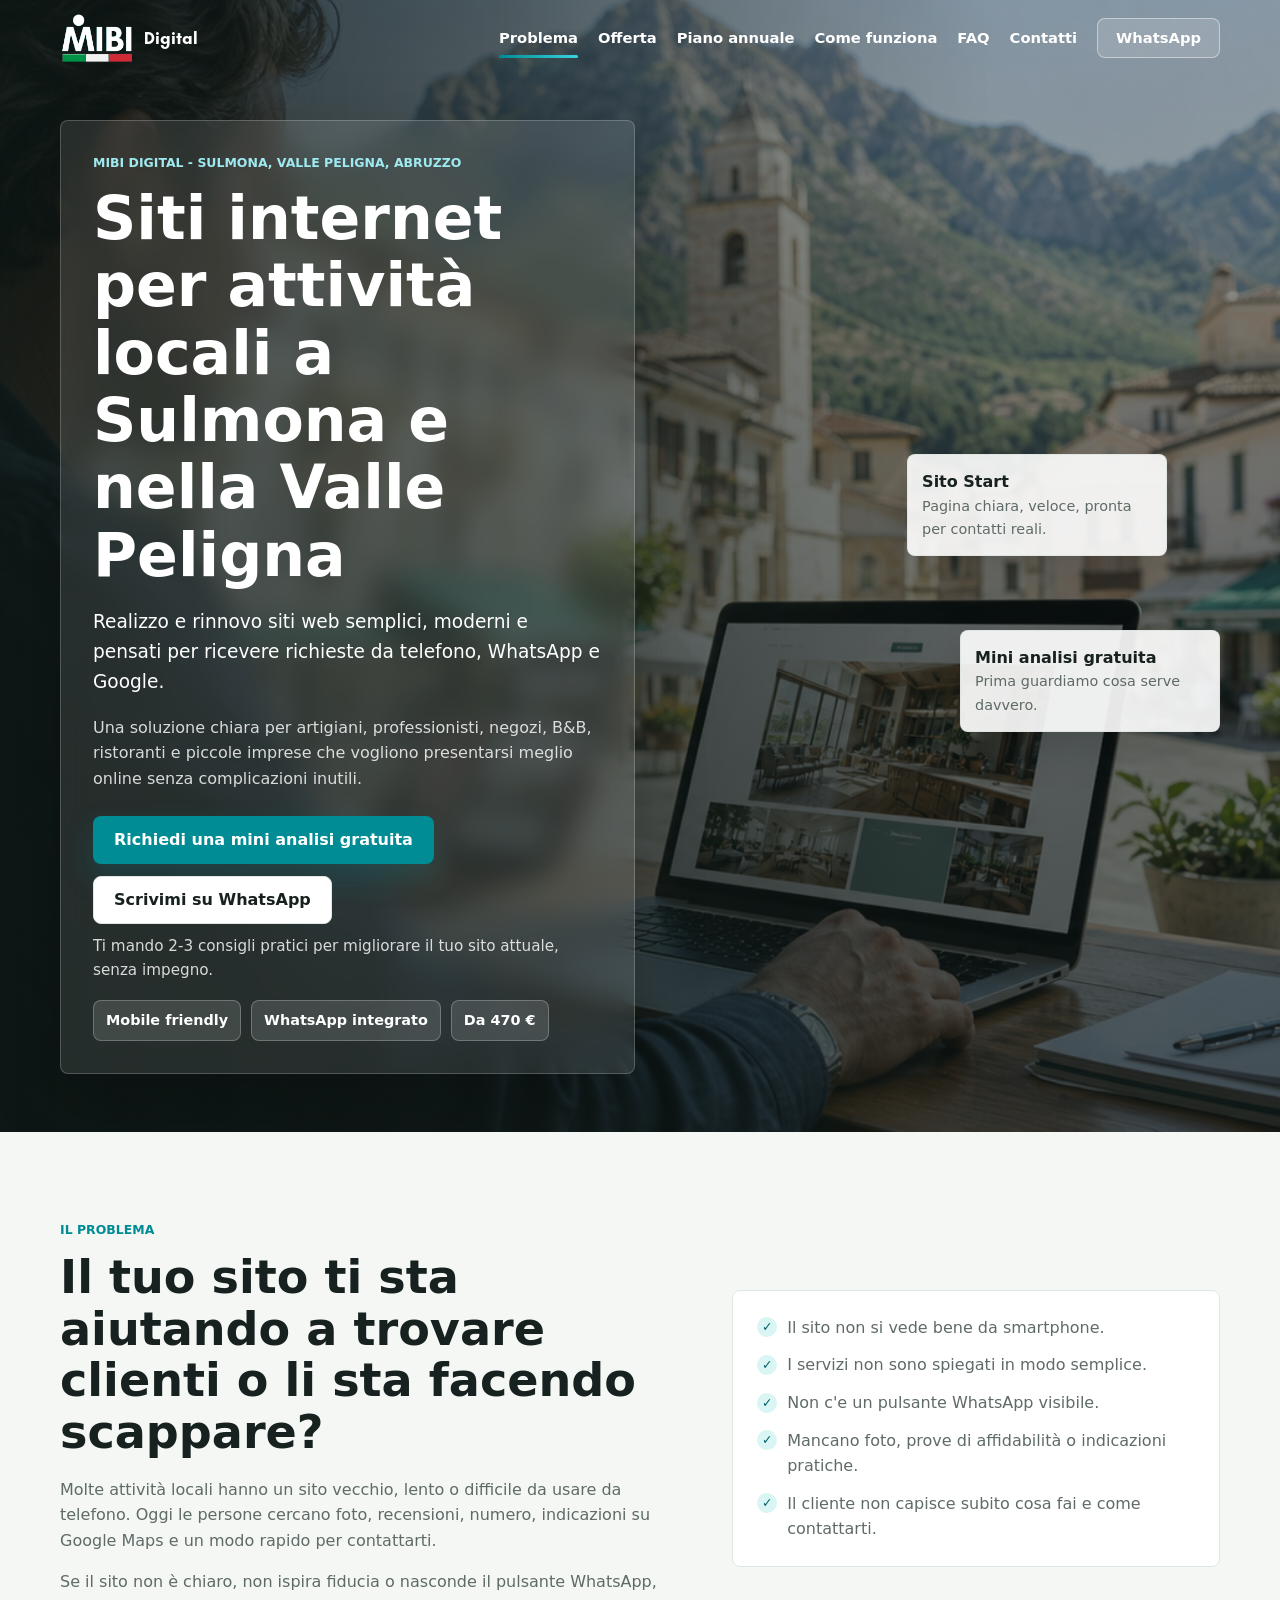
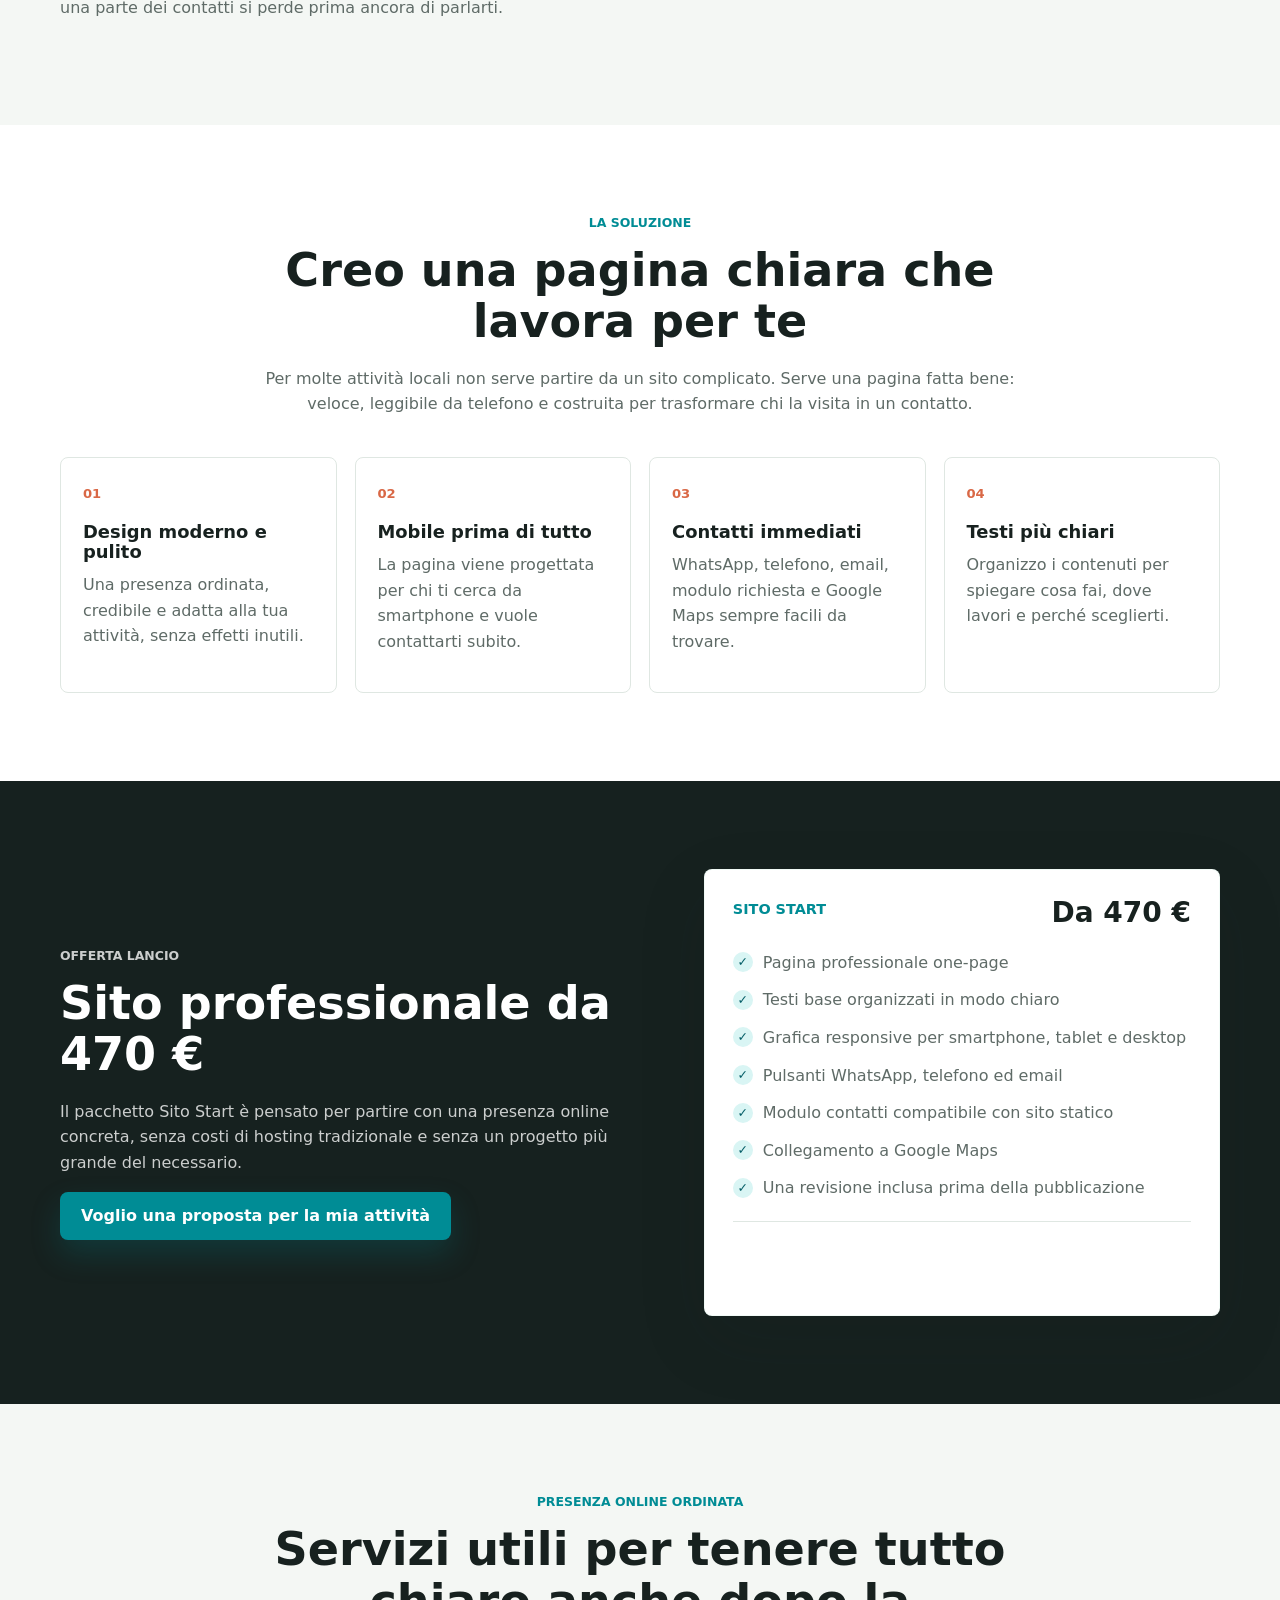
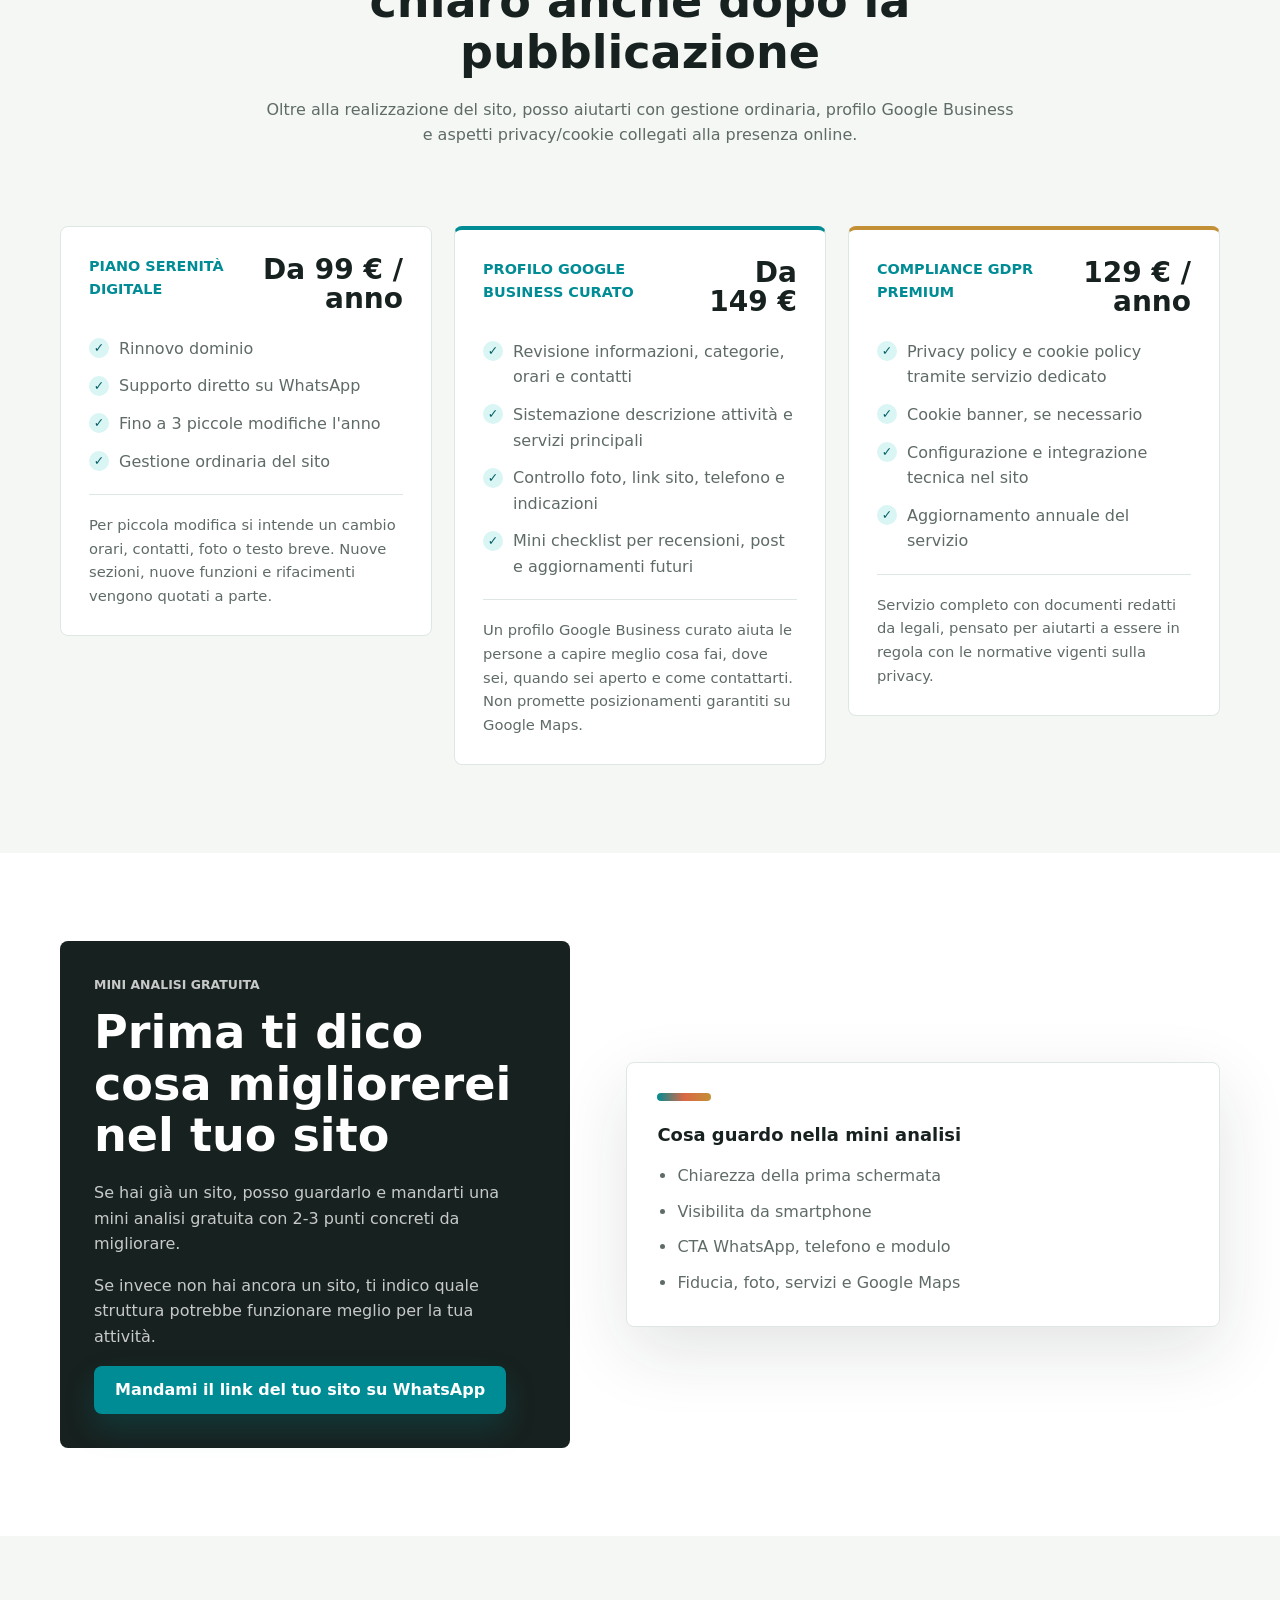
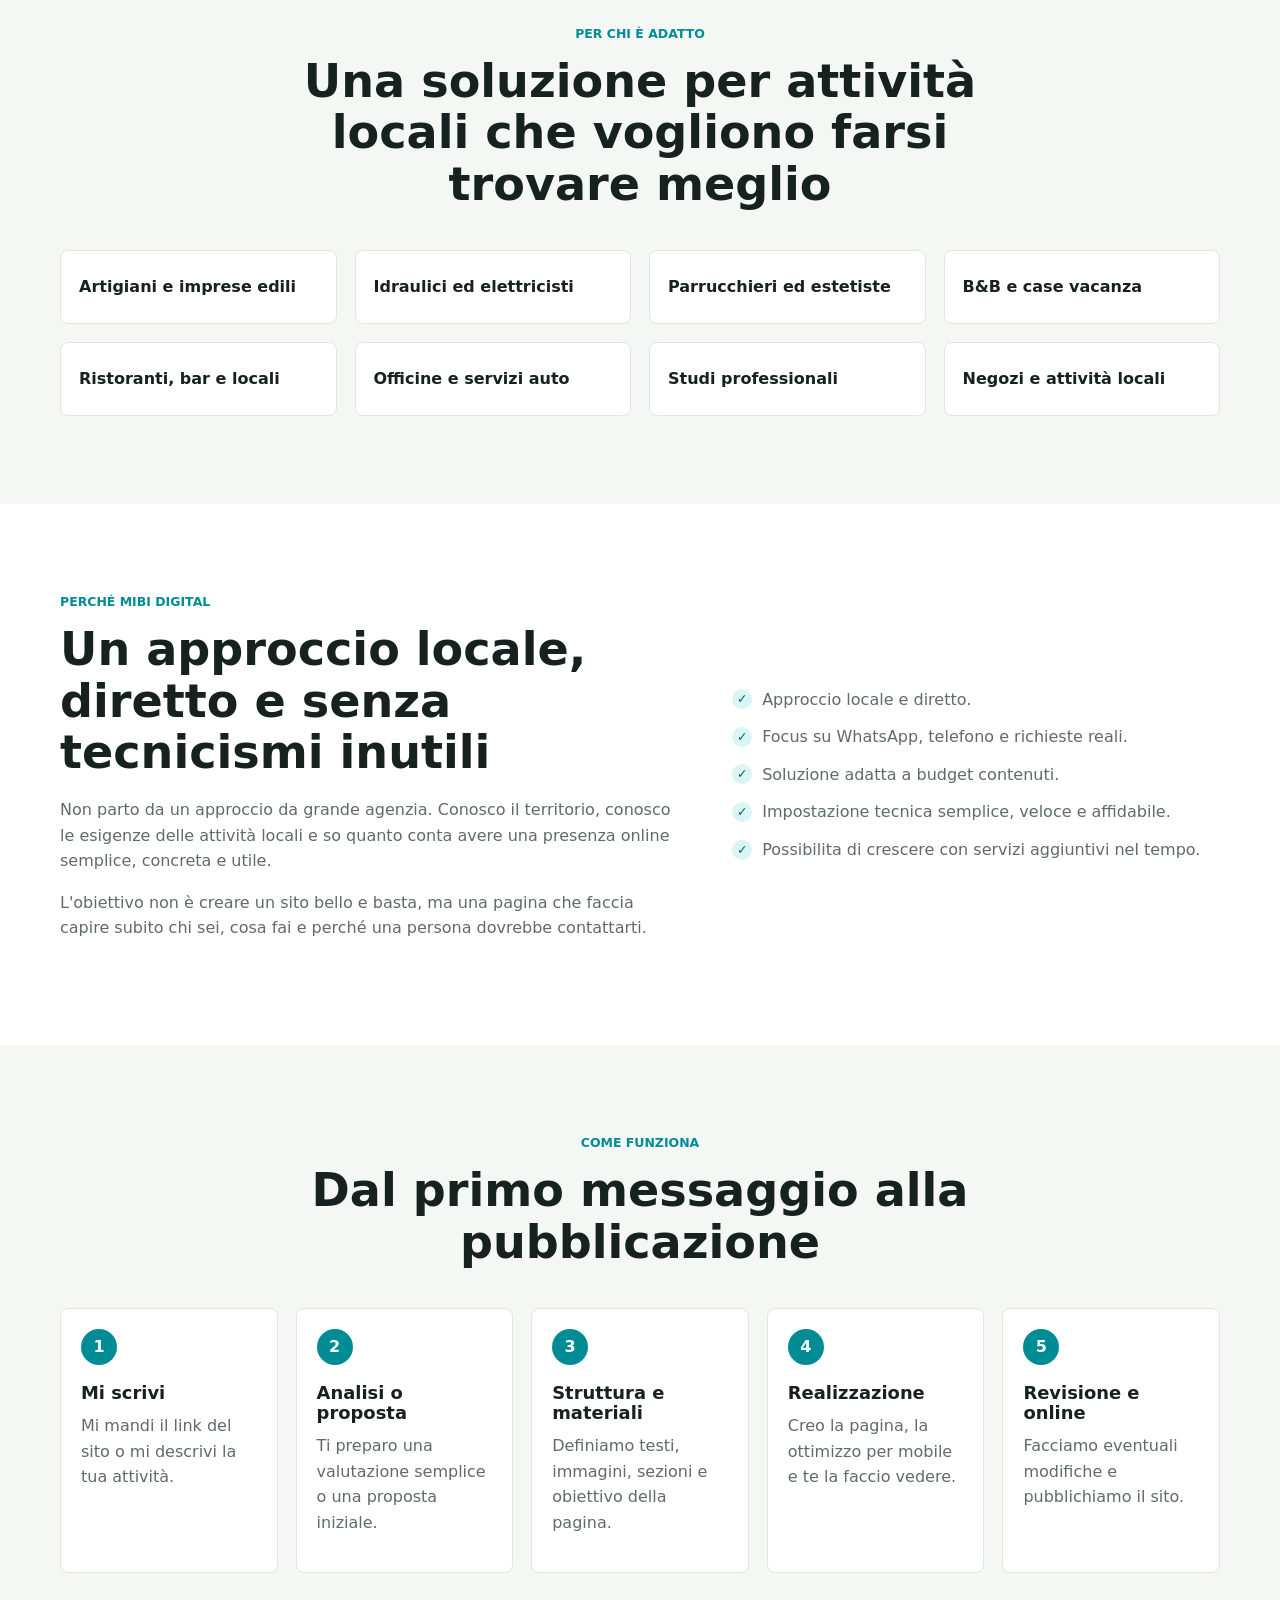
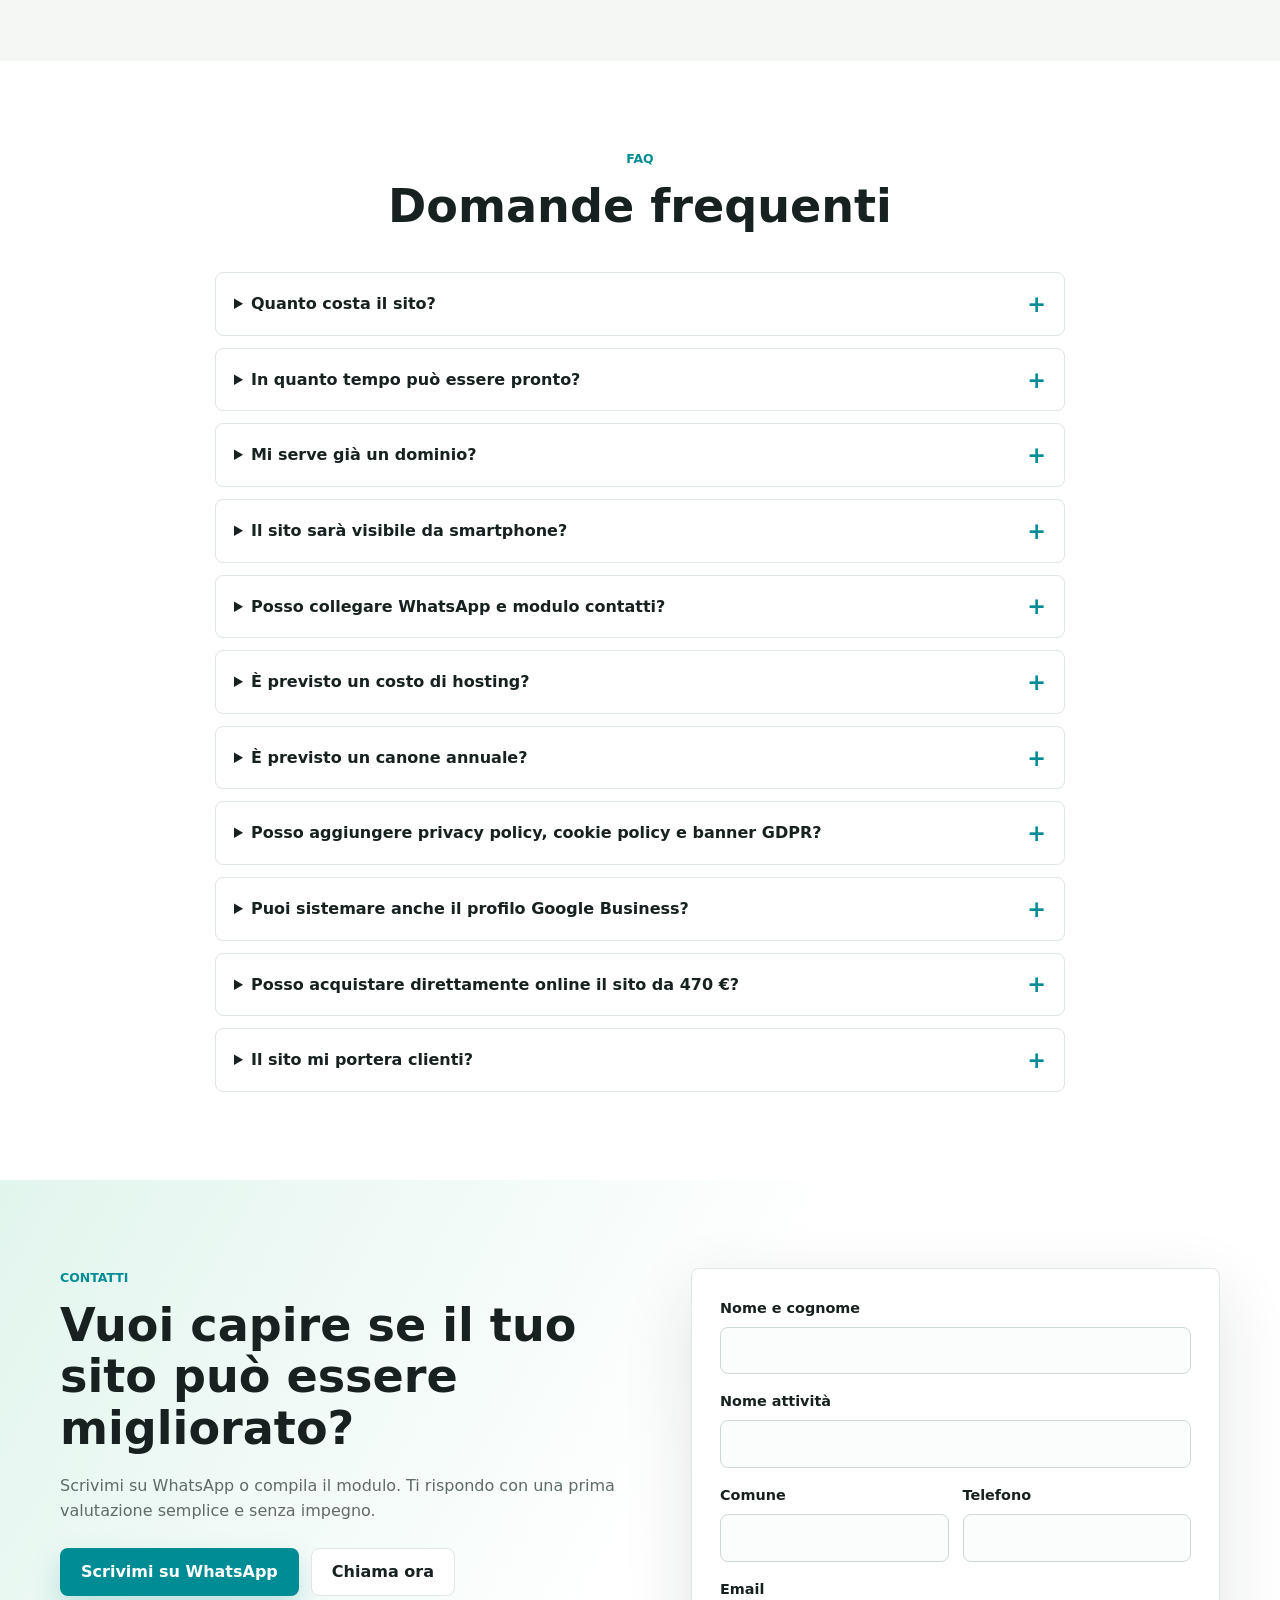
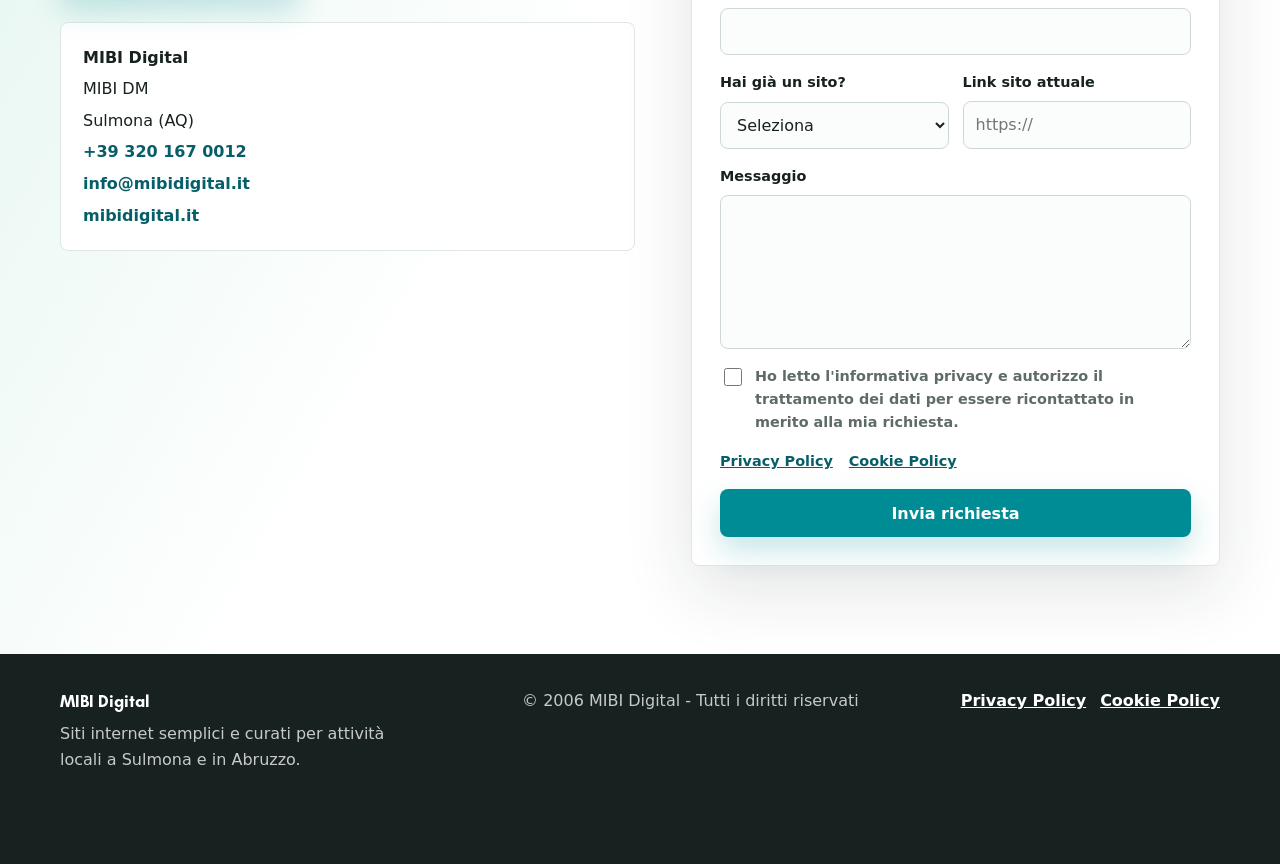
==== index.html @ d188ff08 "Initial MIBI Digital landing" ====
<!doctype html>
<html lang="it">
<head>
  <meta charset="utf-8">
  <meta name="viewport" content="width=device-width, initial-scale=1">
  <title>Siti Internet per Attività Locali a Sulmona | MIBI Digital</title>
  <meta name="description" content="Realizzazione e rinnovo siti internet per attività locali a Sulmona e nella Valle Peligna. Siti semplici, veloci, mobile friendly e pensati per ricevere contatti da WhatsApp e Google. Offerta da 470 €.">
  <link rel="icon" href="assets/img/favicon.ico" sizes="any">
  <link rel="icon" href="assets/img/favicon.png" type="image/png">
  <link rel="apple-touch-icon" href="assets/img/favicon.png">
  <link rel="preload" href="assets/img/hero-siti-locali-mibi.png" as="image">
  <link rel="stylesheet" href="assets/css/siti-locali.css">
  <script defer src="assets/js/siti-locali.js"></script>
  <script type="application/ld+json">
  {
    "@context": "https://schema.org",
    "@type": "LocalBusiness",
    "name": "MIBI Digital",
    "description": "Realizzazione e rinnovo siti internet per attività locali a Sulmona e nella Valle Peligna.",
    "address": {
      "@type": "PostalAddress",
      "streetAddress": "Via Padre Pio da Pietrelcina, 40A",
      "postalCode": "67039",
      "addressLocality": "Sulmona",
      "addressRegion": "AQ",
      "addressCountry": "IT"
    },
    "telephone": "+393201670012",
    "email": "info@mibidigital.it",
    "areaServed": ["Sulmona", "Valle Peligna", "Abruzzo"],
    "url": "https://www.mibidigital.it/"
  }
  </script>
</head>
<body class="landing-page">
  <header class="site-header" data-header>
    <a class="brand" href="#top" aria-label="MIBI Digital">
      <span class="brand-mark">
        <img class="brand-logo brand-logo-default" src="assets/img/mibi-digital-logo-navbar.png" alt="MIBI">
        <img class="brand-logo brand-logo-hero" src="assets/img/mibi-digital-logo-navbar-white.png" alt="">
      </span>
      <span class="brand-suffix">Digital</span>
    </a>

    <button class="menu-toggle hamburger" type="button" aria-label="Apri menu" aria-expanded="false" aria-controls="primary-nav" data-menu-toggle>
      <svg viewBox="0 0 32 32" aria-hidden="true" focusable="false">
        <path class="line line-top-bottom" d="M27 10H13C10.8 10 9 8.2 9 6S10.8 2 13 2 17 3.8 17 6V26C17 28.2 15.2 30 13 30S9 28.2 9 26 10.8 22 13 22H27"></path>
        <path class="line" d="M7 16H27"></path>
      </svg>
    </button>

    <nav class="primary-nav" id="primary-nav" data-nav>
      <span class="nav-indicator" aria-hidden="true" data-nav-indicator></span>
      <a href="#problema">Problema</a>
      <a href="#offerta">Offerta</a>
      <a href="#piano">Piano annuale</a>
      <a href="#processo">Come funziona</a>
      <a href="#faq">FAQ</a>
      <a href="#contatti">Contatti</a>
      <a class="nav-cta" href="https://wa.me/393201670012?text=Ciao%2C%20vorrei%20informazioni%20sull%27offerta%20per%20siti%20internet%20per%20attivit%C3%A0%20locali.">WhatsApp</a>
    </nav>
  </header>

  <main id="top">
    <section class="hero section">
      <div class="hero-visual" aria-label="Anteprima di un sito per attività locale su laptop e telefono">
        <img src="assets/img/hero-siti-locali-mibi.png" alt="Titolare di un'attività locale che controlla un sito moderno su laptop e smartphone" width="1536" height="1024">
      </div>

      <div class="container hero-grid">
        <div class="hero-copy">
          <p class="eyebrow">MIBI Digital - Sulmona, Valle Peligna, Abruzzo</p>
          <h1>Siti internet per attività locali a Sulmona e nella Valle Peligna</h1>
          <p class="lead">Realizzo e rinnovo siti web semplici, moderni e pensati per ricevere richieste da telefono, WhatsApp e Google.</p>
          <p>Una soluzione chiara per artigiani, professionisti, negozi, B&amp;B, ristoranti e piccole imprese che vogliono presentarsi meglio online senza complicazioni inutili.</p>

          <div class="hero-actions">
            <a class="button button-primary" href="#analisi">Richiedi una mini analisi gratuita</a>
            <a class="button button-secondary" href="https://wa.me/393201670012?text=Ciao%2C%20vorrei%20informazioni%20sull%27offerta%20per%20siti%20internet%20per%20attivit%C3%A0%20locali.">Scrivimi su WhatsApp</a>
          </div>

          <p class="microcopy">Ti mando 2-3 consigli pratici per migliorare il tuo sito attuale, senza impegno.</p>

          <div class="trust-row" aria-label="Punti chiave del servizio">
            <span>Mobile friendly</span>
            <span>WhatsApp integrato</span>
            <span>Da 470 €</span>
          </div>
        </div>

        <div class="hero-side-notes" aria-label="Punti di sintesi dell'offerta">
          <div class="floating-card floating-card-top">
            <strong>Sito Start</strong>
            <span>Pagina chiara, veloce, pronta per contatti reali.</span>
          </div>
          <div class="floating-card floating-card-bottom">
            <strong>Mini analisi gratuita</strong>
            <span>Prima guardiamo cosa serve davvero.</span>
          </div>
        </div>
      </div>
    </section>

    <section class="section section-muted" id="problema">
      <div class="container split">
        <div>
          <p class="eyebrow">Il problema</p>
          <h2>Il tuo sito ti sta aiutando a trovare clienti o li sta facendo scappare?</h2>
          <p>Molte attività locali hanno un sito vecchio, lento o difficile da usare da telefono. Oggi le persone cercano foto, recensioni, numero, indicazioni su Google Maps e un modo rapido per contattarti.</p>
          <p>Se il sito non è chiaro, non ispira fiducia o nasconde il pulsante WhatsApp, una parte dei contatti si perde prima ancora di parlarti.</p>
        </div>
        <ul class="check-list problem-list">
          <li>Il sito non si vede bene da smartphone.</li>
          <li>I servizi non sono spiegati in modo semplice.</li>
          <li>Non c'e un pulsante WhatsApp visibile.</li>
          <li>Mancano foto, prove di affidabilità o indicazioni pratiche.</li>
          <li>Il cliente non capisce subito cosa fai e come contattarti.</li>
        </ul>
      </div>
    </section>

    <section class="section" id="soluzione">
      <div class="container">
        <div class="section-heading">
          <p class="eyebrow">La soluzione</p>
          <h2>Creo una pagina chiara che lavora per te</h2>
          <p>Per molte attività locali non serve partire da un sito complicato. Serve una pagina fatta bene: veloce, leggibile da telefono e costruita per trasformare chi la visita in un contatto.</p>
        </div>

        <div class="feature-grid">
          <article class="feature-card">
            <span class="card-icon" aria-hidden="true">01</span>
            <h3>Design moderno e pulito</h3>
          <p>Una presenza ordinata, credibile e adatta alla tua attività, senza effetti inutili.</p>
          </article>
          <article class="feature-card">
            <span class="card-icon" aria-hidden="true">02</span>
            <h3>Mobile prima di tutto</h3>
            <p>La pagina viene progettata per chi ti cerca da smartphone e vuole contattarti subito.</p>
          </article>
          <article class="feature-card">
            <span class="card-icon" aria-hidden="true">03</span>
            <h3>Contatti immediati</h3>
            <p>WhatsApp, telefono, email, modulo richiesta e Google Maps sempre facili da trovare.</p>
          </article>
          <article class="feature-card">
            <span class="card-icon" aria-hidden="true">04</span>
            <h3>Testi più chiari</h3>
            <p>Organizzo i contenuti per spiegare cosa fai, dove lavori e perché sceglierti.</p>
          </article>
        </div>
      </div>
    </section>

    <section class="section price-band" id="offerta">
      <div class="container pricing-layout">
        <div>
          <p class="eyebrow">Offerta lancio</p>
          <h2>Sito professionale da 470 €</h2>
          <p>Il pacchetto Sito Start è pensato per partire con una presenza online concreta, senza costi di hosting tradizionale e senza un progetto più grande del necessario.</p>
          <a class="button button-primary" href="#contatti">Voglio una proposta per la mia attività</a>
        </div>

        <article class="price-card featured">
          <div class="price-card-head">
            <span>Sito Start</span>
            <strong>Da 470 €</strong>
          </div>
          <ul class="check-list">
            <li>Pagina professionale one-page</li>
            <li>Testi base organizzati in modo chiaro</li>
            <li>Grafica responsive per smartphone, tablet e desktop</li>
            <li>Pulsanti WhatsApp, telefono ed email</li>
            <li>Modulo contatti compatibile con sito statico</li>
            <li>Collegamento a Google Maps</li>
            <li>Una revisione inclusa prima della pubblicazione</li>
          </ul>
          <p class="note">Il prezzo può variare in base a numero di pagine, testi, foto, funzionalità, privacy/cookie, dominio e integrazioni richieste.</p>
        </article>
      </div>
    </section>

    <section class="section section-muted" id="piano">
      <div class="container service-pair">
        <div class="section-heading">
          <p class="eyebrow">Presenza online ordinata</p>
          <h2>Servizi utili per tenere tutto chiaro anche dopo la pubblicazione</h2>
          <p>Oltre alla realizzazione del sito, posso aiutarti con gestione ordinaria, profilo Google Business e aspetti privacy/cookie collegati alla presenza online.</p>
        </div>

        <article class="price-card">
          <div class="price-card-head">
            <span>Piano Serenità Digitale</span>
            <strong>Da 99 € / anno</strong>
          </div>
          <ul class="check-list">
            <li>Rinnovo dominio</li>
            <li>Supporto diretto su WhatsApp</li>
            <li>Fino a 3 piccole modifiche l'anno</li>
            <li>Gestione ordinaria del sito</li>
          </ul>
          <p class="note">Per piccola modifica si intende un cambio orari, contatti, foto o testo breve. Nuove sezioni, nuove funzioni e rifacimenti vengono quotati a parte.</p>
        </article>

        <article class="price-card local-service">
          <div class="price-card-head">
            <span>Profilo Google Business Curato</span>
            <strong>Da 149 €</strong>
          </div>
          <ul class="check-list">
            <li>Revisione informazioni, categorie, orari e contatti</li>
            <li>Sistemazione descrizione attività e servizi principali</li>
            <li>Controllo foto, link sito, telefono e indicazioni</li>
            <li>Mini checklist per recensioni, post e aggiornamenti futuri</li>
          </ul>
          <p class="note">Un profilo Google Business curato aiuta le persone a capire meglio cosa fai, dove sei, quando sei aperto e come contattarti. Non promette posizionamenti garantiti su Google Maps.</p>
        </article>

        <article class="price-card accent">
          <div class="price-card-head">
            <span>Compliance GDPR Premium</span>
            <strong>129 € / anno</strong>
          </div>
          <ul class="check-list">
            <li>Privacy policy e cookie policy tramite servizio dedicato</li>
            <li>Cookie banner, se necessario</li>
            <li>Configurazione e integrazione tecnica nel sito</li>
            <li>Aggiornamento annuale del servizio</li>
          </ul>
          <p class="note">Servizio completo con documenti redatti da legali, pensato per aiutarti a essere in regola con le normative vigenti sulla privacy.</p>
        </article>

      </div>
    </section>

    <section class="section" id="analisi">
      <div class="container split reverse">
        <div class="callout">
          <p class="eyebrow">Mini analisi gratuita</p>
          <h2>Prima ti dico cosa migliorerei nel tuo sito</h2>
          <p>Se hai già un sito, posso guardarlo e mandarti una mini analisi gratuita con 2-3 punti concreti da migliorare.</p>
          <p>Se invece non hai ancora un sito, ti indico quale struttura potrebbe funzionare meglio per la tua attività.</p>
          <a class="button button-primary" href="https://wa.me/393201670012?text=Ciao%2C%20ti%20mando%20il%20link%20del%20mio%20sito%20per%20una%20mini%20analisi%20gratuita.">Mandami il link del tuo sito su WhatsApp</a>
        </div>

        <div class="mini-report" aria-label="Esempio di mini analisi">
          <span class="report-dot"></span>
          <h3>Cosa guardo nella mini analisi</h3>
          <ul>
            <li>Chiarezza della prima schermata</li>
            <li>Visibilita da smartphone</li>
            <li>CTA WhatsApp, telefono e modulo</li>
            <li>Fiducia, foto, servizi e Google Maps</li>
          </ul>
        </div>
      </div>
    </section>

    <section class="section section-muted" id="attivita">
      <div class="container">
        <div class="section-heading">
          <p class="eyebrow">Per chi è adatto</p>
          <h2>Una soluzione per attività locali che vogliono farsi trovare meglio</h2>
        </div>
        <div class="category-grid">
          <span>Artigiani e imprese edili</span>
          <span>Idraulici ed elettricisti</span>
          <span>Parrucchieri ed estetiste</span>
          <span>B&amp;B e case vacanza</span>
          <span>Ristoranti, bar e locali</span>
          <span>Officine e servizi auto</span>
          <span>Studi professionali</span>
          <span>Negozi e attività locali</span>
        </div>
      </div>
    </section>

    <section class="section">
      <div class="container split">
        <div>
          <p class="eyebrow">Perché MIBI Digital</p>
          <h2>Un approccio locale, diretto e senza tecnicismi inutili</h2>
          <p>Non parto da un approccio da grande agenzia. Conosco il territorio, conosco le esigenze delle attività locali e so quanto conta avere una presenza online semplice, concreta e utile.</p>
          <p>L'obiettivo non è creare un sito bello e basta, ma una pagina che faccia capire subito chi sei, cosa fai e perché una persona dovrebbe contattarti.</p>
        </div>
        <ul class="check-list">
          <li>Approccio locale e diretto.</li>
          <li>Focus su WhatsApp, telefono e richieste reali.</li>
          <li>Soluzione adatta a budget contenuti.</li>
          <li>Impostazione tecnica semplice, veloce e affidabile.</li>
          <li>Possibilita di crescere con servizi aggiuntivi nel tempo.</li>
        </ul>
      </div>
    </section>

    <section class="section section-muted" id="processo">
      <div class="container">
        <div class="section-heading">
          <p class="eyebrow">Come funziona</p>
          <h2>Dal primo messaggio alla pubblicazione</h2>
        </div>
        <div class="steps">
          <article>
            <span>1</span>
            <h3>Mi scrivi</h3>
            <p>Mi mandi il link del sito o mi descrivi la tua attività.</p>
          </article>
          <article>
            <span>2</span>
            <h3>Analisi o proposta</h3>
            <p>Ti preparo una valutazione semplice o una proposta iniziale.</p>
          </article>
          <article>
            <span>3</span>
            <h3>Struttura e materiali</h3>
            <p>Definiamo testi, immagini, sezioni e obiettivo della pagina.</p>
          </article>
          <article>
            <span>4</span>
            <h3>Realizzazione</h3>
            <p>Creo la pagina, la ottimizzo per mobile e te la faccio vedere.</p>
          </article>
          <article>
            <span>5</span>
            <h3>Revisione e online</h3>
            <p>Facciamo eventuali modifiche e pubblichiamo il sito.</p>
          </article>
        </div>
      </div>
    </section>

    <section class="section" id="faq">
      <div class="container narrow">
        <div class="section-heading">
          <p class="eyebrow">FAQ</p>
          <h2>Domande frequenti</h2>
        </div>

        <div class="faq-list">
          <details>
            <summary>Quanto costa il sito?</summary>
            <p>Il pacchetto base parte da 470 €. Il prezzo finale dipende da numero di pagine, contenuti, foto, funzionalità e servizi extra richiesti.</p>
          </details>
          <details>
            <summary>In quanto tempo può essere pronto?</summary>
            <p>Per una pagina semplice, se testi e materiali sono disponibili, il lavoro può essere completato in pochi giorni lavorativi.</p>
          </details>
          <details>
            <summary>Mi serve già un dominio?</summary>
            <p>No. Se hai già un dominio posso lavorare su quello. Se non ce l'hai, posso aiutarti a capire cosa serve.</p>
          </details>
          <details>
            <summary>Il sito sarà visibile da smartphone?</summary>
            <p>Sì. La pagina viene progettata prima di tutto per smartphone.</p>
          </details>
          <details>
            <summary>Posso collegare WhatsApp e modulo contatti?</summary>
            <p>Sì. Il sito può avere pulsanti WhatsApp, telefono, email e un modulo contatti collegato a un servizio compatibile con siti statici.</p>
          </details>
          <details>
            <summary>È previsto un costo di hosting?</summary>
            <p>Per il pacchetto base no. Il sito viene pubblicato su infrastruttura leggera e moderna, senza costi di hosting tradizionale. L'unico costo ricorrente è il dominio.</p>
          </details>
          <details>
            <summary>È previsto un canone annuale?</summary>
            <p>È opzionale. Il Piano Serenità Digitale da 99 €/anno include dominio, supporto e 3 piccole modifiche l'anno.</p>
          </details>
          <details>
            <summary>Posso aggiungere privacy policy, cookie policy e banner GDPR?</summary>
            <p>Sì. È disponibile come servizio aggiuntivo annuale con configurazione dedicata, servizio professionale e integrazione tecnica nel sito.</p>
          </details>
          <details>
            <summary>Puoi sistemare anche il profilo Google Business?</summary>
            <p>Sì. Posso rivedere e ottimizzare le informazioni principali del profilo, come orari, contatti, categorie, descrizione, servizi, foto e collegamento al sito. Senza promesse di posizionamento garantito.</p>
          </details>
          <details>
            <summary>Posso acquistare direttamente online il sito da 470 €?</summary>
            <p>No. Il servizio viene attivato dopo contatto diretto e proposta semplice, perché va adattato alla situazione reale dell'attività.</p>
          </details>
          <details>
            <summary>Il sito mi portera clienti?</summary>
            <p>Un sito fatto bene aiuta a presentarti meglio e a rendere più facile il contatto. I risultati dipendono anche da settore, zona, concorrenza, reputazione e promozione.</p>
          </details>
        </div>
      </div>
    </section>

    <section class="section contact-section" id="contatti">
      <div class="container contact-grid">
        <div>
          <p class="eyebrow">Contatti</p>
          <h2>Vuoi capire se il tuo sito può essere migliorato?</h2>
          <p>Scrivimi su WhatsApp o compila il modulo. Ti rispondo con una prima valutazione semplice e senza impegno.</p>

          <div class="contact-actions">
            <a class="button button-primary" href="https://wa.me/393201670012?text=Ciao%2C%20vorrei%20informazioni%20sull%27offerta%20per%20siti%20internet%20per%20attivit%C3%A0%20locali.">Scrivimi su WhatsApp</a>
            <a class="button button-secondary" href="tel:+393201670012">Chiama ora</a>
          </div>

          <address class="business-card">
            <strong>MIBI Digital</strong>
            <span>MIBI DM</span>
            <span>Sulmona (AQ)</span>
            <a href="tel:+393201670012">+39 320 167 0012</a>
            <a href="mailto:info@mibidigital.it">info@mibidigital.it</a>
            <a href="https://www.mibidigital.it">mibidigital.it</a>
          </address>
        </div>

        <form class="contact-form" action="#" method="post">
          <!-- TODO: collegare action e access key a Web3Forms o Formspree prima della pubblicazione. -->
          <!-- Form collegato a servizio esterno compatibile con sito statico (Web3Forms / Formspree). Nessun backend necessario. -->
          <div class="form-row">
            <label for="nome">Nome e cognome</label>
            <input id="nome" name="nome" type="text" autocomplete="name" required>
          </div>
          <div class="form-row">
            <label for="attivita">Nome attività</label>
            <input id="attivita" name="attivita" type="text" required>
          </div>
          <div class="form-two">
            <div class="form-row">
              <label for="comune">Comune</label>
              <input id="comune" name="comune" type="text" autocomplete="address-level2" required>
            </div>
            <div class="form-row">
              <label for="telefono">Telefono</label>
              <input id="telefono" name="telefono" type="tel" autocomplete="tel" required>
            </div>
          </div>
          <div class="form-row">
            <label for="email">Email</label>
            <input id="email" name="email" type="email" autocomplete="email" required>
          </div>
          <div class="form-two">
            <div class="form-row">
              <label for="sito-esistente">Hai già un sito?</label>
              <select id="sito-esistente" name="sito_esistente" required>
                <option value="">Seleziona</option>
                <option value="si">Sì</option>
                <option value="no">No</option>
              </select>
            </div>
            <div class="form-row">
              <label for="link-sito">Link sito attuale</label>
              <input id="link-sito" name="link_sito" type="url" placeholder="https://">
            </div>
          </div>
          <div class="form-row">
            <label for="messaggio">Messaggio</label>
            <textarea id="messaggio" name="messaggio" rows="5" required></textarea>
          </div>
          <label class="privacy-check">
            <input type="checkbox" name="privacy" required>
            <span>Ho letto l'informativa privacy e autorizzo il trattamento dei dati per essere ricontattato in merito alla mia richiesta.</span>
          </label>
          <p class="privacy-links">
            <a href="privacy-policy.html">Privacy Policy</a>
            <a href="cookie-policy.html">Cookie Policy</a>
          </p>
          <button class="button button-primary form-submit" type="submit">Invia richiesta</button>
        </form>
      </div>
    </section>
  </main>

  <footer class="site-footer">
    <div class="container footer-inner">
      <div class="footer-brand">
        <strong>MIBI Digital</strong>
        <p>Siti internet semplici e curati per attività locali a Sulmona e in Abruzzo.</p>
      </div>
      <p>&copy; 2006 MIBI Digital - Tutti i diritti riservati</p>
      <div class="footer-links">
        <a href="privacy-policy.html">Privacy Policy</a>
        <a href="cookie-policy.html">Cookie Policy</a>
      </div>
    </div>
  </footer>

  <a class="mobile-sticky-cta" href="https://wa.me/393201670012?text=Ciao%2C%20vorrei%20informazioni%20sull%27offerta%20per%20siti%20internet%20per%20attivit%C3%A0%20locali.">Scrivimi su WhatsApp</a>
</body>
</html>
---- assets/css/siti-locali.css ----
@font-face {
  font-family: "Glacial Indifference";
  src: url("../fonts/glacial-indifference/GlacialIndifference-Bold.otf") format("opentype");
  font-weight: 700;
  font-style: normal;
  font-display: swap;
}

:root {
  --ink: #17211f;
  --muted: #5f6b67;
  --line: #dfe7e2;
  --paper: #ffffff;
  --soft: #f4f7f4;
  --teal: #008c95;
  --teal-dark: #065f68;
  --mint: #d9f5f4;
  --coral: #d96846;
  --gold: #c49035;
  --shadow: 0 24px 70px rgba(23, 33, 31, 0.12);
  --radius: 8px;
  --container: 1160px;
  --header-offset: 76px;
  --header-current-height: 76px;
}

* {
  box-sizing: border-box;
}

html {
  scroll-behavior: smooth;
  scroll-padding-top: var(--header-offset);
}

body {
  margin: 0;
  background: var(--paper);
  color: var(--ink);
  font-family: Inter, ui-sans-serif, system-ui, -apple-system, BlinkMacSystemFont, "Segoe UI", sans-serif;
  line-height: 1.6;
}

body.nav-open {
  overflow: hidden;
}

img {
  display: block;
  max-width: 100%;
}

a {
  color: inherit;
}

button,
input,
select,
textarea {
  font: inherit;
}

.container {
  width: min(100% - 40px, var(--container));
  margin: 0 auto;
}

.narrow {
  width: min(100% - 40px, 850px);
}

.section {
  padding: 88px 0;
}

.section-muted {
  background: var(--soft);
}

.site-header {
  position: sticky;
  top: 0;
  z-index: 20;
  display: flex;
  align-items: center;
  justify-content: space-between;
  gap: 24px;
  min-height: 76px;
  padding: 14px max(20px, calc((100vw - var(--container)) / 2));
  background: rgba(255, 255, 255, var(--header-bg-alpha, 0.78));
  border-bottom: 1px solid rgba(255, 255, 255, var(--header-border-alpha, 0.46));
  box-shadow: 0 12px 34px rgba(23, 33, 31, var(--header-shadow-alpha, 0.06));
  backdrop-filter: blur(var(--header-blur, 22px)) saturate(var(--header-saturate, 150%));
  -webkit-backdrop-filter: blur(var(--header-blur, 22px)) saturate(var(--header-saturate, 150%));
  transition: background 180ms ease, border-color 180ms ease, box-shadow 180ms ease, backdrop-filter 180ms ease;
}

.landing-page .site-header {
  position: fixed;
  right: 0;
  left: 0;
}

.brand {
  display: inline-flex;
  align-items: center;
  gap: 10px;
  text-decoration: none;
}

.brand-mark {
  display: grid;
  align-items: center;
}

.brand-logo {
  grid-area: 1 / 1;
  width: auto;
  height: 48px;
  transition: opacity 180ms ease;
}

.brand-logo-default {
  opacity: var(--default-logo-opacity, 1);
}

.brand-logo-hero {
  opacity: var(--hero-logo-opacity, 0);
}

.brand-suffix {
  color: var(--brand-suffix-color, var(--teal));
  font-family: "Glacial Indifference", Inter, ui-sans-serif, system-ui, sans-serif;
  font-size: 1.08rem;
  font-weight: 700;
  line-height: 1;
  transform: translateY(1px);
  transition: color 180ms ease;
}

.primary-nav {
  position: relative;
  display: flex;
  align-items: center;
  gap: 20px;
  color: var(--nav-link-color, var(--muted));
  font-size: 0.92rem;
  font-weight: 700;
  transition: color 180ms ease;
}

.primary-nav a {
  position: relative;
  z-index: 1;
  padding: 8px 0;
  text-decoration: none;
  transition: color 180ms ease;
}

.primary-nav a:hover,
.primary-nav a.is-active {
  color: var(--nav-link-active-color, var(--teal));
}

.nav-indicator {
  position: absolute;
  left: 0;
  bottom: 0;
  z-index: 0;
  width: var(--nav-indicator-width, 0);
  height: 3px;
  border-radius: 999px;
  background: linear-gradient(90deg, var(--teal), #38d4df);
  opacity: var(--nav-indicator-opacity, 0);
  transform: translateX(var(--nav-indicator-x, 0));
  transition: transform 420ms cubic-bezier(0.22, 1, 0.36, 1), width 420ms cubic-bezier(0.22, 1, 0.36, 1), opacity 180ms ease;
  box-shadow: 0 7px 18px rgba(0, 140, 149, 0.28);
  pointer-events: none;
}

.nav-cta {
  display: inline-flex;
  align-items: center;
  justify-content: center;
  min-height: 40px;
  padding: 10px 18px !important;
  border-radius: var(--radius);
  background: var(--nav-cta-bg, var(--teal));
  border: 1px solid var(--nav-cta-border, transparent);
  color: var(--paper) !important;
  line-height: 1.1;
  white-space: nowrap;
  transition: background 180ms ease, border-color 180ms ease, color 180ms ease;
}

.menu-toggle {
  display: none;
  width: 42px;
  height: 42px;
  border: 0;
  border-radius: 0;
  background: transparent;
  cursor: pointer;
  padding: 0;
}

.menu-toggle svg {
  display: block;
  width: 38px;
  height: 38px;
  transition: transform 600ms cubic-bezier(0.4, 0, 0.2, 1);
}

.line {
  fill: none;
  stroke: var(--menu-line-color, var(--teal));
  stroke-linecap: round;
  stroke-linejoin: round;
  stroke-width: 3px;
  transition: stroke 220ms ease, stroke-dasharray 600ms cubic-bezier(0.4, 0, 0.2, 1), stroke-dashoffset 600ms cubic-bezier(0.4, 0, 0.2, 1);
}

.line-top-bottom {
  stroke-dasharray: 12 63;
}

body.nav-open .menu-toggle svg {
  transform: rotate(-45deg);
}

body.nav-open .menu-toggle .line {
  stroke: var(--teal-dark);
}

body.nav-open .site-header {
  background: rgba(255, 255, 255, 0.96);
  border-bottom-color: var(--line);
  box-shadow: 0 22px 44px rgba(23, 33, 31, 0.12);
  backdrop-filter: blur(22px) saturate(150%);
  -webkit-backdrop-filter: blur(22px) saturate(150%);
}

body.nav-open .brand-logo-default {
  opacity: 1;
}

body.nav-open .brand-logo-hero {
  opacity: 0;
}

body.nav-open .brand-suffix {
  color: var(--teal);
}

body.nav-open .primary-nav {
  color: var(--muted);
}

body.nav-open .menu-toggle .line-top-bottom {
  stroke-dasharray: 20 300;
  stroke-dashoffset: -32.42;
}

.hero {
  position: relative;
  overflow: hidden;
  min-height: 100svh;
  padding: calc(76px + clamp(18px, 4vw, 44px)) 0 clamp(24px, 5vw, 58px);
  background: #16211f;
}

.hero::after {
  position: absolute;
  inset: 0;
  z-index: 1;
  background:
    linear-gradient(90deg, rgba(14, 24, 22, 0.82) 0%, rgba(14, 24, 22, 0.58) 40%, rgba(14, 24, 22, 0.18) 78%),
    linear-gradient(180deg, rgba(14, 24, 22, 0.2) 0%, rgba(14, 24, 22, 0.62) 100%);
  content: "";
  pointer-events: none;
}

.hero-grid,
.split,
.pricing-layout,
.contact-grid {
  display: grid;
  grid-template-columns: minmax(0, 1fr) minmax(320px, 0.92fr);
  gap: 56px;
  align-items: center;
}

.hero-grid {
  position: relative;
  z-index: 2;
  min-height: calc(100svh - 76px - clamp(18px, 4vw, 44px) - clamp(24px, 5vw, 58px));
}

.hero-copy {
  padding: clamp(22px, 3vw, 32px);
  border: 1px solid rgba(255, 255, 255, 0.2);
  border-radius: var(--radius);
  background: rgba(255, 255, 255, 0.1);
  box-shadow: 0 24px 70px rgba(0, 0, 0, 0.22);
  backdrop-filter: blur(14px);
  max-width: 610px;
}

.hero-copy h1,
.hero-copy .lead,
.hero-copy p {
  color: var(--paper);
}

.hero-copy p {
  color: rgba(255, 255, 255, 0.82);
}

.hero-copy .eyebrow {
  color: #9eeaf0;
}

.eyebrow {
  margin: 0 0 12px;
  color: var(--teal);
  font-size: 0.78rem;
  font-weight: 800;
  letter-spacing: 0;
  text-transform: uppercase;
}

h1,
h2,
h3,
p {
  margin-top: 0;
}

h1,
h2,
h3 {
  line-height: 1.12;
  letter-spacing: 0;
}

h1 {
  max-width: 680px;
  margin-bottom: 22px;
  font-size: clamp(2.45rem, 6vw, 4.8rem);
}

.hero h1 {
  margin-bottom: 18px;
  font-size: clamp(2.25rem, 4.7vw, 4.15rem);
}

h2 {
  margin-bottom: 18px;
  font-size: clamp(2rem, 3.6vw, 3.25rem);
}

h3 {
  margin-bottom: 10px;
  font-size: 1.12rem;
}

p {
  color: var(--muted);
}

.lead {
  color: var(--ink);
  font-size: 1.25rem;
}

.hero .lead {
  font-size: clamp(1.05rem, 1.45vw, 1.18rem);
}

.hero-actions,
.contact-actions {
  display: flex;
  flex-wrap: wrap;
  gap: 12px;
  margin: 24px 0 10px;
}

.button {
  display: inline-flex;
  align-items: center;
  justify-content: center;
  min-height: 48px;
  padding: 13px 20px;
  border: 1px solid transparent;
  border-radius: var(--radius);
  font-weight: 800;
  line-height: 1.2;
  text-align: center;
  text-decoration: none;
  cursor: pointer;
  transition: transform 180ms ease, box-shadow 180ms ease, background 180ms ease;
}

.button:hover {
  transform: translateY(-1px);
}

.button:focus-visible,
a:focus-visible,
summary:focus-visible,
input:focus-visible,
select:focus-visible,
textarea:focus-visible {
  outline: 3px solid rgba(0, 140, 149, 0.28);
  outline-offset: 3px;
}

.button-primary {
  background: var(--teal);
  color: var(--paper);
  box-shadow: 0 14px 30px rgba(0, 140, 149, 0.22);
}

.button-primary:hover {
  background: var(--teal-dark);
}

.button-secondary {
  border-color: var(--line);
  background: var(--paper);
  color: var(--ink);
}

.microcopy {
  margin-bottom: 18px;
  font-size: 0.95rem;
}

.trust-row {
  display: flex;
  flex-wrap: wrap;
  gap: 10px;
}

.trust-row span {
  padding: 8px 12px;
  border: 1px solid rgba(255, 255, 255, 0.24);
  border-radius: var(--radius);
  background: rgba(255, 255, 255, 0.13);
  color: var(--paper);
  font-size: 0.9rem;
  font-weight: 800;
}

.hero-visual {
  position: absolute;
  inset: 0;
  z-index: 0;
}

.hero-visual img {
  width: 100%;
  height: 100%;
  object-fit: cover;
  object-position: center top;
}

.hero-side-notes {
  position: relative;
  min-height: min(420px, 48vh);
}

.floating-card {
  position: absolute;
  width: min(260px, 72%);
  padding: 14px;
  border: 1px solid rgba(223, 231, 226, 0.9);
  border-radius: var(--radius);
  background: rgba(255, 255, 255, 0.9);
  box-shadow: 0 16px 42px rgba(0, 0, 0, 0.18);
}

.floating-card strong,
.floating-card span {
  display: block;
}

.floating-card span {
  color: var(--muted);
  font-size: 0.9rem;
}

.floating-card-top {
  top: 16%;
  right: 10%;
  left: auto;
}

.floating-card-bottom {
  right: 0;
  bottom: 18%;
}

.section-heading {
  max-width: 760px;
  margin: 0 auto 40px;
  text-align: center;
}

.section-heading.align-left {
  margin-left: 0;
  text-align: left;
}

.split {
  grid-template-columns: minmax(0, 0.96fr) minmax(300px, 0.76fr);
}

.split.reverse {
  grid-template-columns: minmax(300px, 0.86fr) minmax(0, 1fr);
}

.check-list {
  display: grid;
  gap: 12px;
  margin: 0;
  padding: 0;
  list-style: none;
}

.check-list li {
  position: relative;
  padding-left: 30px;
  color: var(--muted);
}

.check-list li::before {
  position: absolute;
  left: 0;
  top: 0.2em;
  display: grid;
  place-items: center;
  width: 20px;
  height: 20px;
  border-radius: 50%;
  background: var(--mint);
  color: var(--teal-dark);
  content: "✓";
  font-size: 0.78rem;
  font-weight: 900;
}

.problem-list {
  padding: 24px;
  border: 1px solid var(--line);
  border-radius: var(--radius);
  background: var(--paper);
}

.feature-grid,
.category-grid,
.steps {
  display: grid;
  gap: 18px;
}

.feature-grid {
  grid-template-columns: repeat(4, minmax(0, 1fr));
}

.feature-card,
.price-card,
.mini-report,
.steps article,
.contact-form,
.business-card {
  border: 1px solid var(--line);
  border-radius: var(--radius);
  background: var(--paper);
}

.feature-card {
  padding: 22px;
}

.card-icon {
  display: inline-block;
  margin-bottom: 18px;
  color: var(--coral);
  font-size: 0.82rem;
  font-weight: 900;
}

.price-band {
  background: #16211f;
  color: var(--paper);
}

.price-band p {
  color: rgba(255, 255, 255, 0.78);
}

.pricing-layout {
  grid-template-columns: minmax(0, 0.82fr) minmax(320px, 0.72fr);
}

.price-card {
  padding: 28px;
}

.price-card.featured {
  border-color: rgba(217, 242, 232, 0.38);
  background: var(--paper);
  color: var(--ink);
  box-shadow: var(--shadow);
}

.price-card.accent {
  border-top: 4px solid var(--gold);
}

.price-card.local-service {
  border-top: 4px solid var(--teal);
}

.price-card-head {
  display: flex;
  align-items: flex-start;
  justify-content: space-between;
  gap: 18px;
  margin-bottom: 22px;
}

.price-card-head span {
  color: var(--teal);
  font-size: 0.9rem;
  font-weight: 900;
  text-transform: uppercase;
}

.price-card-head strong {
  max-width: 190px;
  font-size: 1.75rem;
  line-height: 1.05;
  text-align: right;
}

.note {
  margin: 20px 0 0;
  padding-top: 18px;
  border-top: 1px solid var(--line);
  font-size: 0.92rem;
}

.service-pair {
  display: grid;
  grid-template-columns: repeat(3, minmax(0, 1fr));
  gap: 22px;
  align-items: start;
}

.service-pair .section-heading {
  grid-column: 1 / -1;
}

.callout {
  padding: 34px;
  border-radius: var(--radius);
  background: var(--ink);
}

.callout h2,
.callout p {
  color: var(--paper);
}

.callout p {
  color: rgba(255, 255, 255, 0.76);
}

.mini-report {
  position: relative;
  padding: 30px;
  box-shadow: var(--shadow);
}

.mini-report ul {
  display: grid;
  gap: 10px;
  margin: 18px 0 0;
  padding-left: 20px;
  color: var(--muted);
}

.report-dot {
  display: block;
  width: 54px;
  height: 8px;
  margin-bottom: 24px;
  border-radius: 999px;
  background: linear-gradient(90deg, var(--teal), var(--coral), var(--gold));
}

.category-grid {
  grid-template-columns: repeat(4, minmax(0, 1fr));
}

.category-grid span {
  min-height: 74px;
  display: flex;
  align-items: center;
  padding: 18px;
  border: 1px solid var(--line);
  border-radius: var(--radius);
  background: var(--paper);
  font-weight: 800;
}

.steps {
  grid-template-columns: repeat(5, minmax(0, 1fr));
}

.steps article {
  padding: 20px;
}

.steps span {
  display: grid;
  place-items: center;
  width: 36px;
  height: 36px;
  margin-bottom: 18px;
  border-radius: 50%;
  background: var(--teal);
  color: var(--paper);
  font-weight: 900;
}

.faq-list {
  display: grid;
  gap: 12px;
}

details {
  border: 1px solid var(--line);
  border-radius: var(--radius);
  background: var(--paper);
}

summary {
  position: relative;
  padding: 18px 48px 18px 18px;
  font-weight: 900;
  cursor: pointer;
}

summary::after {
  position: absolute;
  right: 18px;
  top: 50%;
  color: var(--teal);
  content: "+";
  font-size: 1.4rem;
  line-height: 1;
  transform: translateY(-50%);
}

details[open] summary::after {
  content: "−";
}

details p {
  margin: 0;
  padding: 0 18px 20px;
}

.contact-section {
  background:
    linear-gradient(120deg, rgba(217, 242, 232, 0.78), rgba(255, 255, 255, 0) 45%),
    var(--paper);
}

.contact-grid {
  align-items: start;
}

.business-card {
  display: grid;
  gap: 6px;
  margin-top: 26px;
  padding: 22px;
  font-style: normal;
}

.business-card a {
  color: var(--teal-dark);
  font-weight: 800;
  text-decoration: none;
}

.contact-form {
  display: grid;
  gap: 16px;
  padding: 28px;
  box-shadow: var(--shadow);
}

.form-two {
  display: grid;
  grid-template-columns: repeat(2, minmax(0, 1fr));
  gap: 14px;
}

.form-row {
  display: grid;
  gap: 7px;
}

label {
  color: var(--ink);
  font-size: 0.9rem;
  font-weight: 800;
}

input,
select,
textarea {
  width: 100%;
  border: 1px solid #cfd9d3;
  border-radius: var(--radius);
  background: #fbfdfc;
  color: var(--ink);
}

input,
select {
  min-height: 46px;
  padding: 10px 12px;
}

textarea {
  resize: vertical;
  padding: 12px;
}

.privacy-check {
  display: flex;
  gap: 10px;
  align-items: flex-start;
  color: var(--muted);
  font-weight: 600;
}

.privacy-check input {
  width: 18px;
  min-width: 18px;
  height: 18px;
  min-height: 18px;
  margin-top: 3px;
}

.privacy-links {
  display: flex;
  gap: 16px;
  margin: 0;
  font-size: 0.9rem;
}

.privacy-links a,
.site-footer a {
  color: var(--teal-dark);
  font-weight: 800;
}

.form-submit {
  width: 100%;
}

.site-footer {
  padding: 34px 0 92px;
  background: var(--ink);
  color: var(--paper);
}

.footer-inner {
  display: flex;
  align-items: flex-start;
  justify-content: space-between;
  gap: 24px;
}

.footer-inner p {
  margin: 0;
  color: rgba(255, 255, 255, 0.76);
}

.footer-brand {
  max-width: 360px;
}

.footer-brand strong {
  display: block;
  margin-bottom: 6px;
  color: var(--paper);
  font-family: "Glacial Indifference", Inter, ui-sans-serif, system-ui, sans-serif;
  font-size: 1.05rem;
}

.footer-links {
  display: flex;
  gap: 14px;
}

.site-footer a {
  color: var(--paper);
}

.legal-hero {
  padding: 86px 0 58px;
  background: var(--soft);
}

.legal-hero h1 {
  margin-bottom: 16px;
}

.legal-updated {
  margin: 22px 0 0;
  color: var(--muted);
  font-size: 0.95rem;
  font-weight: 700;
}

.legal-section {
  padding-top: 58px;
}

.legal-content {
  color: var(--muted);
}

.legal-content h2 {
  margin: 42px 0 12px;
  color: var(--ink);
  font-size: 1.45rem;
}

.legal-content h2:first-child {
  margin-top: 0;
}

.legal-content p,
.legal-content li {
  font-size: 1rem;
}

.legal-content ul {
  margin: 14px 0 0;
  padding-left: 20px;
}

.legal-content a {
  color: var(--teal-dark);
  font-weight: 800;
}

.mobile-sticky-cta {
  position: fixed;
  right: 16px;
  bottom: 16px;
  z-index: 25;
  display: none;
  min-height: 50px;
  align-items: center;
  justify-content: center;
  padding: 12px 18px;
  border-radius: var(--radius);
  background: var(--teal);
  color: var(--paper);
  font-weight: 900;
  text-decoration: none;
  box-shadow: 0 18px 38px rgba(0, 140, 149, 0.32);
  opacity: 0;
  pointer-events: none;
  transform: translateY(14px);
  transition: opacity 180ms ease, transform 180ms ease;
}

body.show-mobile-cta .mobile-sticky-cta {
  opacity: 1;
  pointer-events: auto;
  transform: translateY(0);
}

@media (max-width: 1040px) {
  .primary-nav {
    gap: 12px;
    font-size: 0.84rem;
  }

  .feature-grid,
  .category-grid {
    grid-template-columns: repeat(2, minmax(0, 1fr));
  }

  .steps {
    grid-template-columns: repeat(3, minmax(0, 1fr));
  }

  .service-pair {
    grid-template-columns: repeat(2, minmax(0, 1fr));
  }

}

@media (max-width: 820px) {
  :root {
    --header-offset: 68px;
  }

  .site-header {
    min-height: 68px;
  }

  .menu-toggle {
    display: block;
  }

  .primary-nav {
    position: fixed;
    inset: var(--header-current-height) 0 auto 0;
    display: none;
    flex-direction: column;
    align-items: stretch;
    gap: 0;
    padding: 18px 20px 24px;
    background: var(--paper);
    border-bottom: 1px solid var(--line);
    box-shadow: 0 22px 44px rgba(23, 33, 31, 0.12);
  }

  body.nav-open .primary-nav {
    display: flex;
  }

  .primary-nav a {
    padding: 12px 0;
  }

  .primary-nav a.is-active {
    color: var(--teal-dark);
  }

  .nav-indicator {
    display: none;
  }

  .nav-cta {
    display: none;
  }

  .hero-grid,
  .split,
  .split.reverse,
  .pricing-layout,
  .contact-grid {
    grid-template-columns: 1fr;
  }

  .section {
    padding: 66px 0;
  }

  .hero {
    min-height: 100svh;
    padding: calc(68px + 24px) 0 58px;
  }

  .hero-grid {
    min-height: auto;
  }

  .hero-copy {
    max-width: none;
  }

  .hero-visual {
    opacity: 0.95;
  }

  .hero-visual img {
    object-fit: cover;
  }

  .hero-side-notes {
    display: none;
  }

  .service-pair,
  .steps {
    grid-template-columns: 1fr;
  }

  .price-card-head {
    display: block;
  }

  .price-card-head strong {
    display: block;
    max-width: none;
    margin-top: 8px;
    text-align: left;
  }

  .mobile-sticky-cta {
    display: flex;
    left: 16px;
  }
}

@media (max-width: 560px) {
  .container,
  .narrow {
    width: min(100% - 28px, var(--container));
  }

  h1 {
    font-size: 2.35rem;
  }

  .hero h1 {
    font-size: clamp(2rem, 12vw, 2.7rem);
  }

  .hero-copy {
    padding: 20px;
  }

  .hero .lead {
    font-size: 1rem;
  }

  .hero-actions,
  .contact-actions {
    margin-top: 18px;
  }

  h2 {
    font-size: 1.85rem;
  }

  .lead {
    font-size: 1.08rem;
  }

  .hero-actions,
  .contact-actions {
    display: grid;
  }

  .button {
    width: 100%;
  }

  .feature-grid,
  .category-grid,
  .form-two {
    grid-template-columns: 1fr;
  }

  .price-card,
  .contact-form,
  .callout {
    padding: 22px;
  }

  .footer-inner {
    flex-direction: column;
  }
}
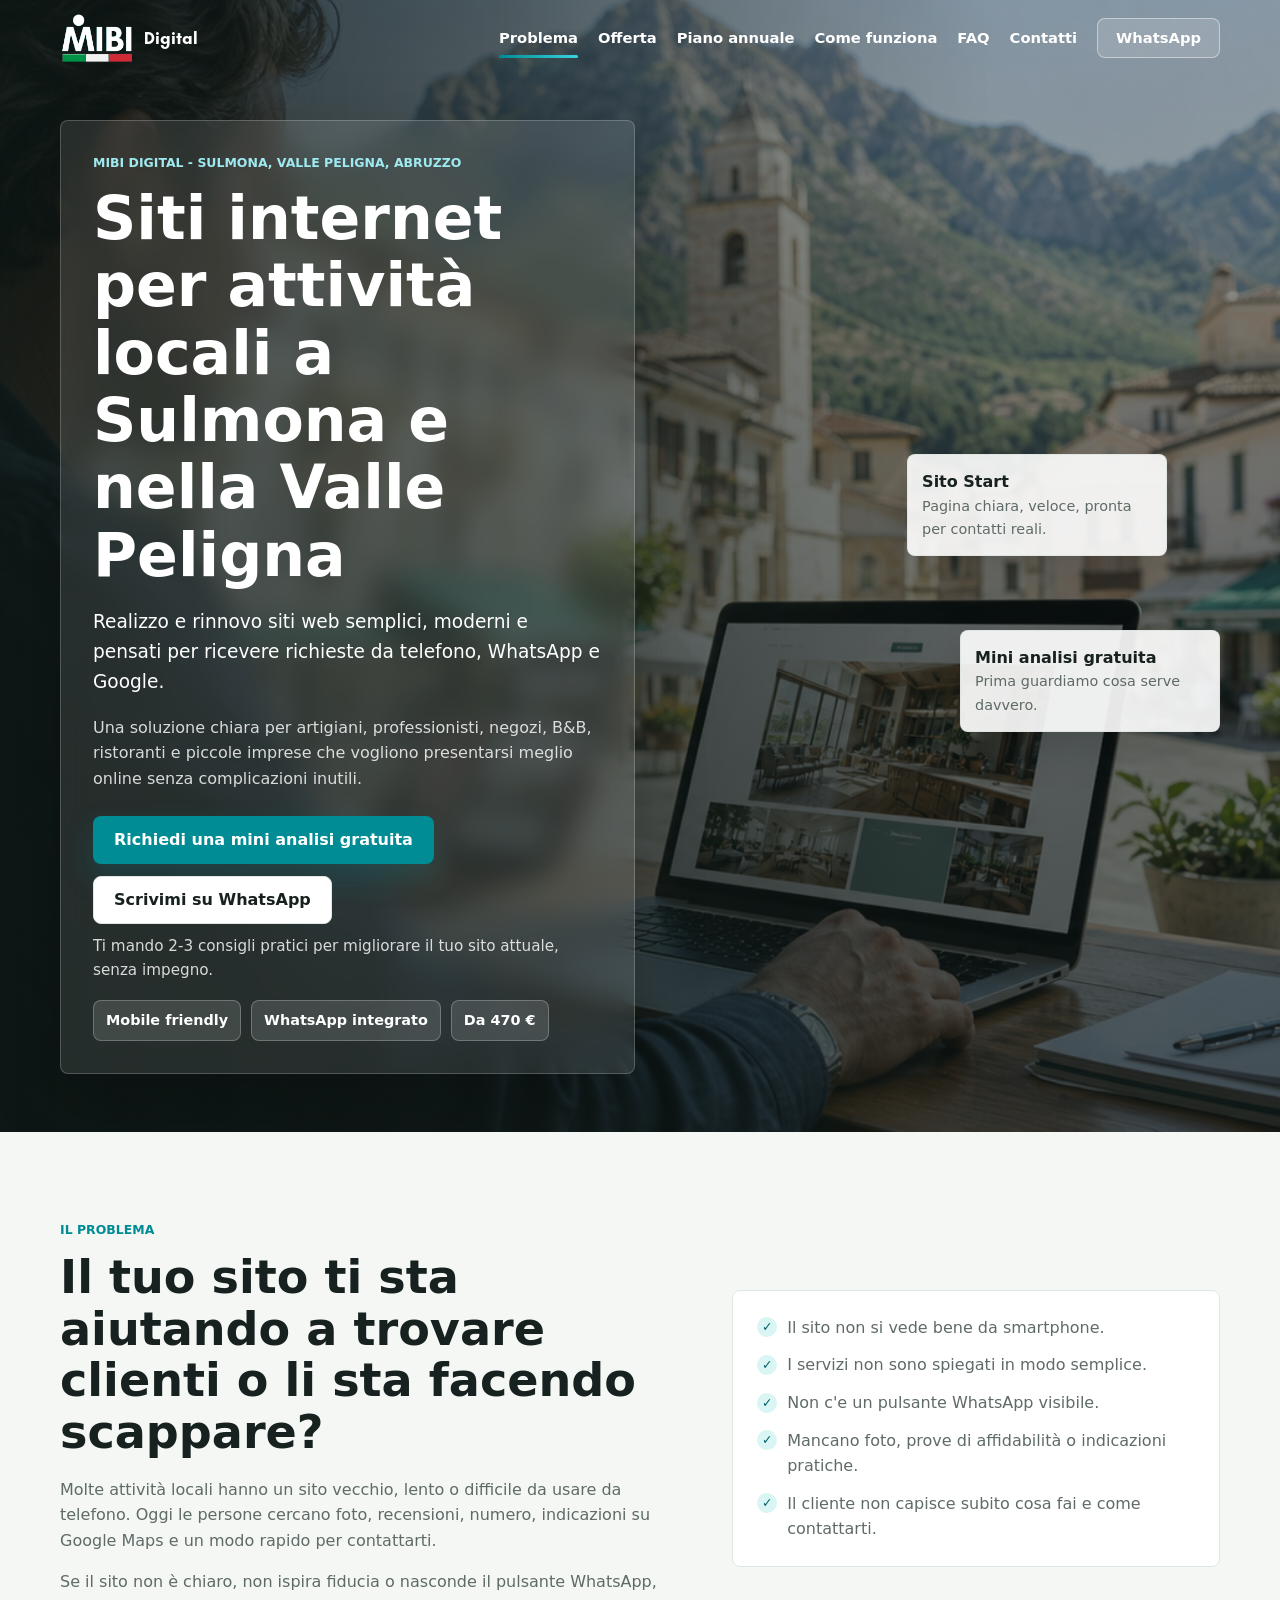
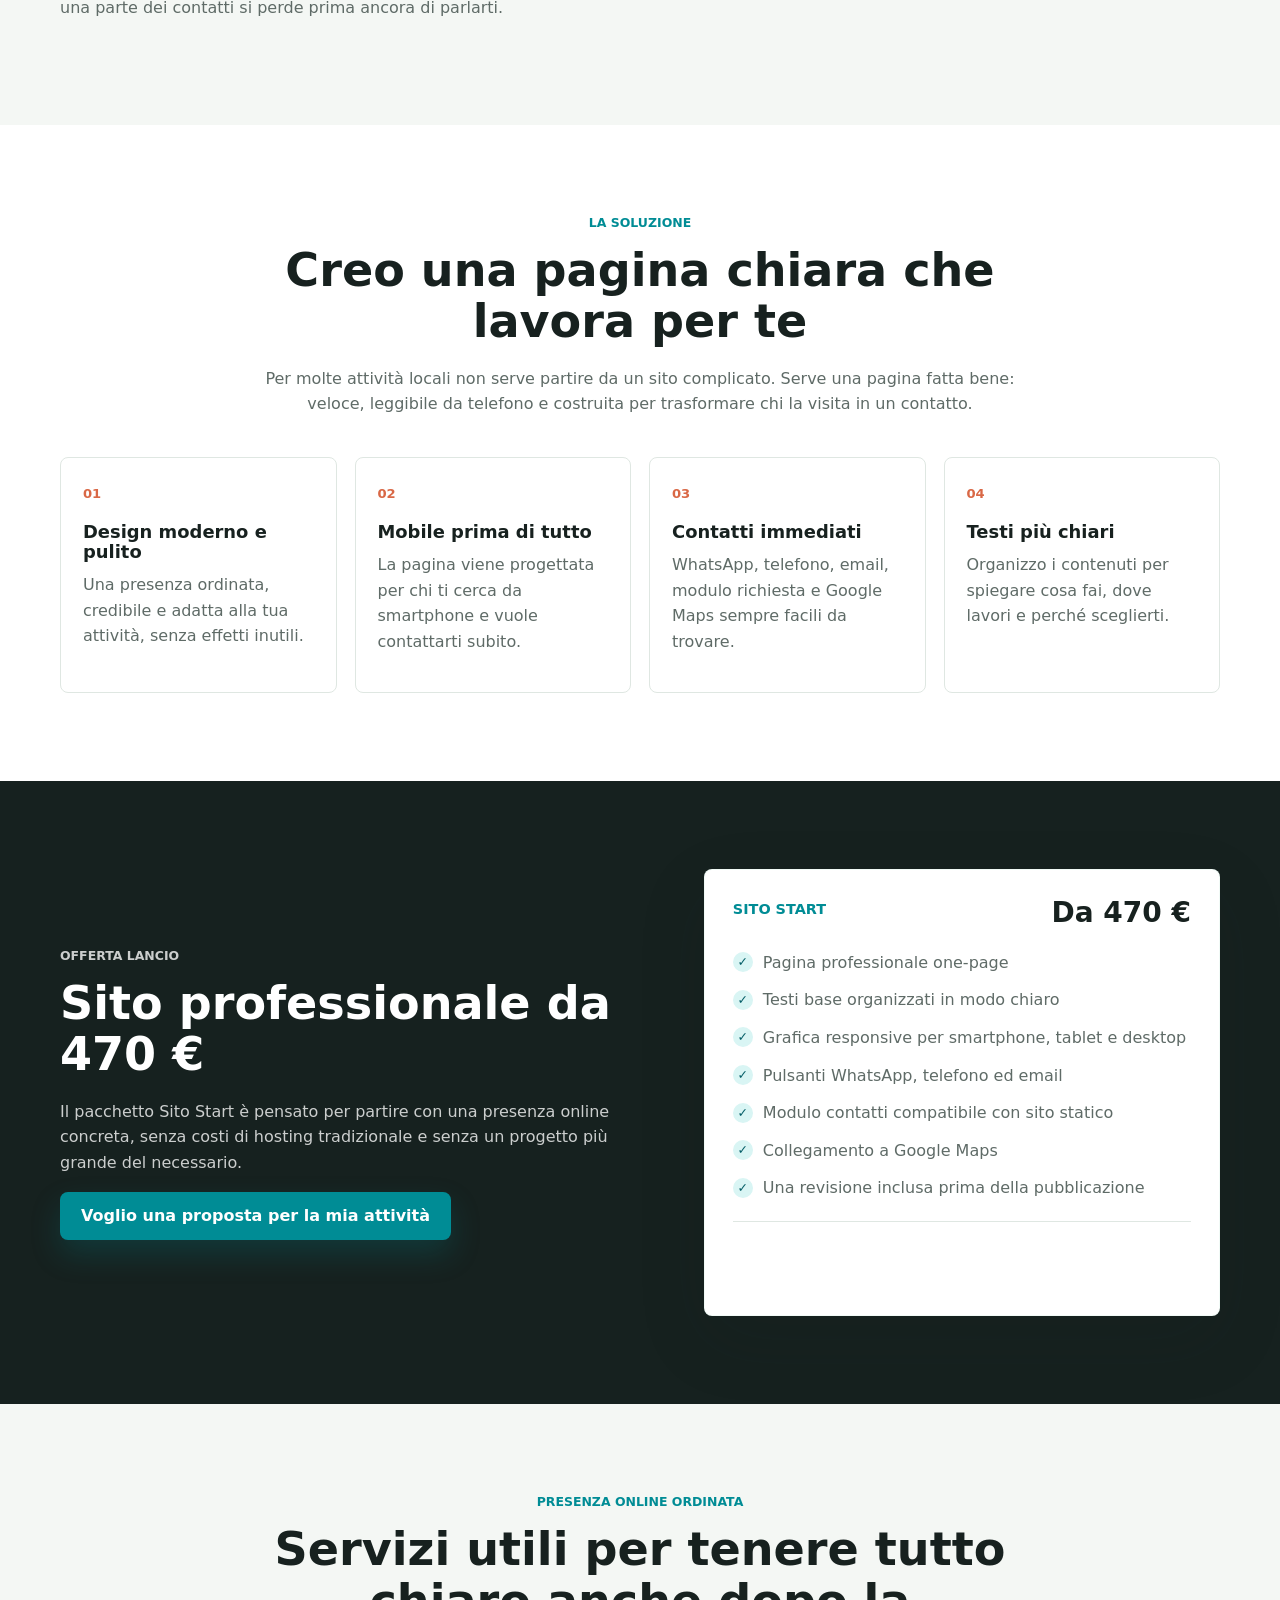
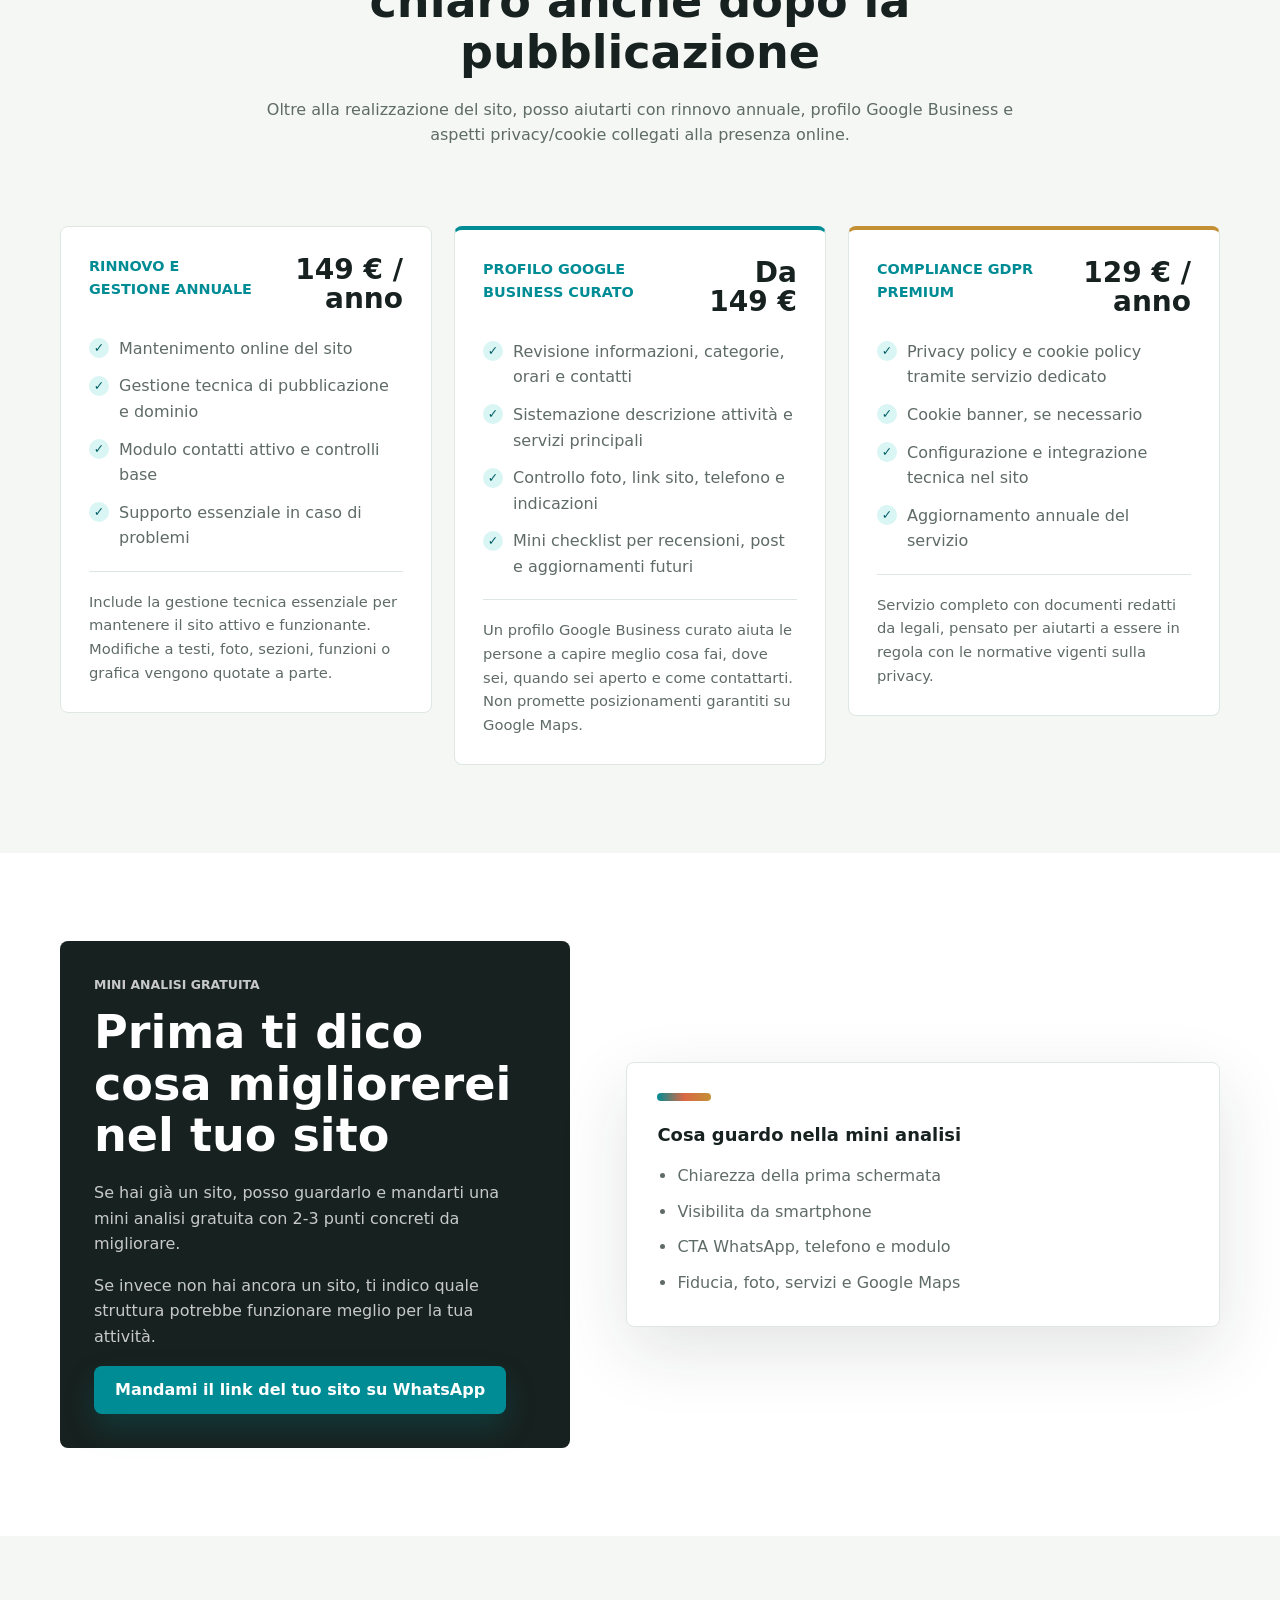
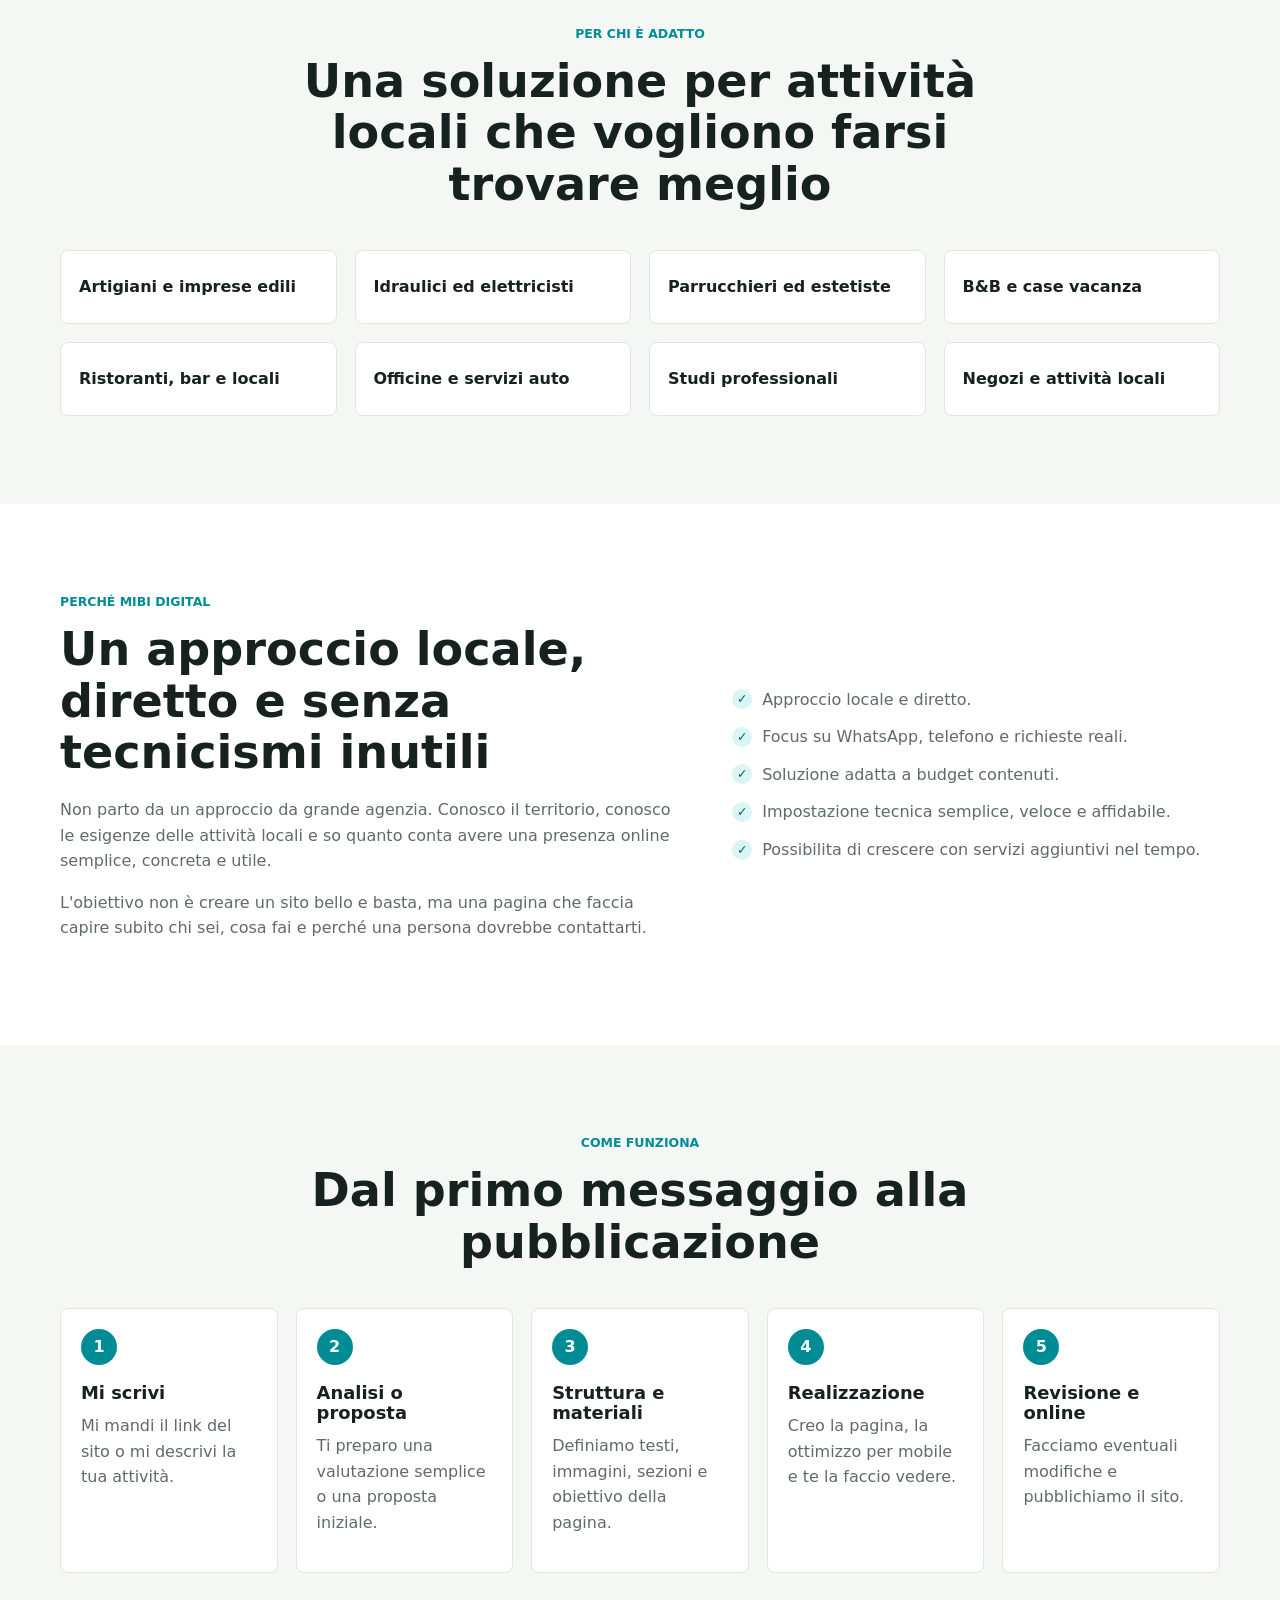
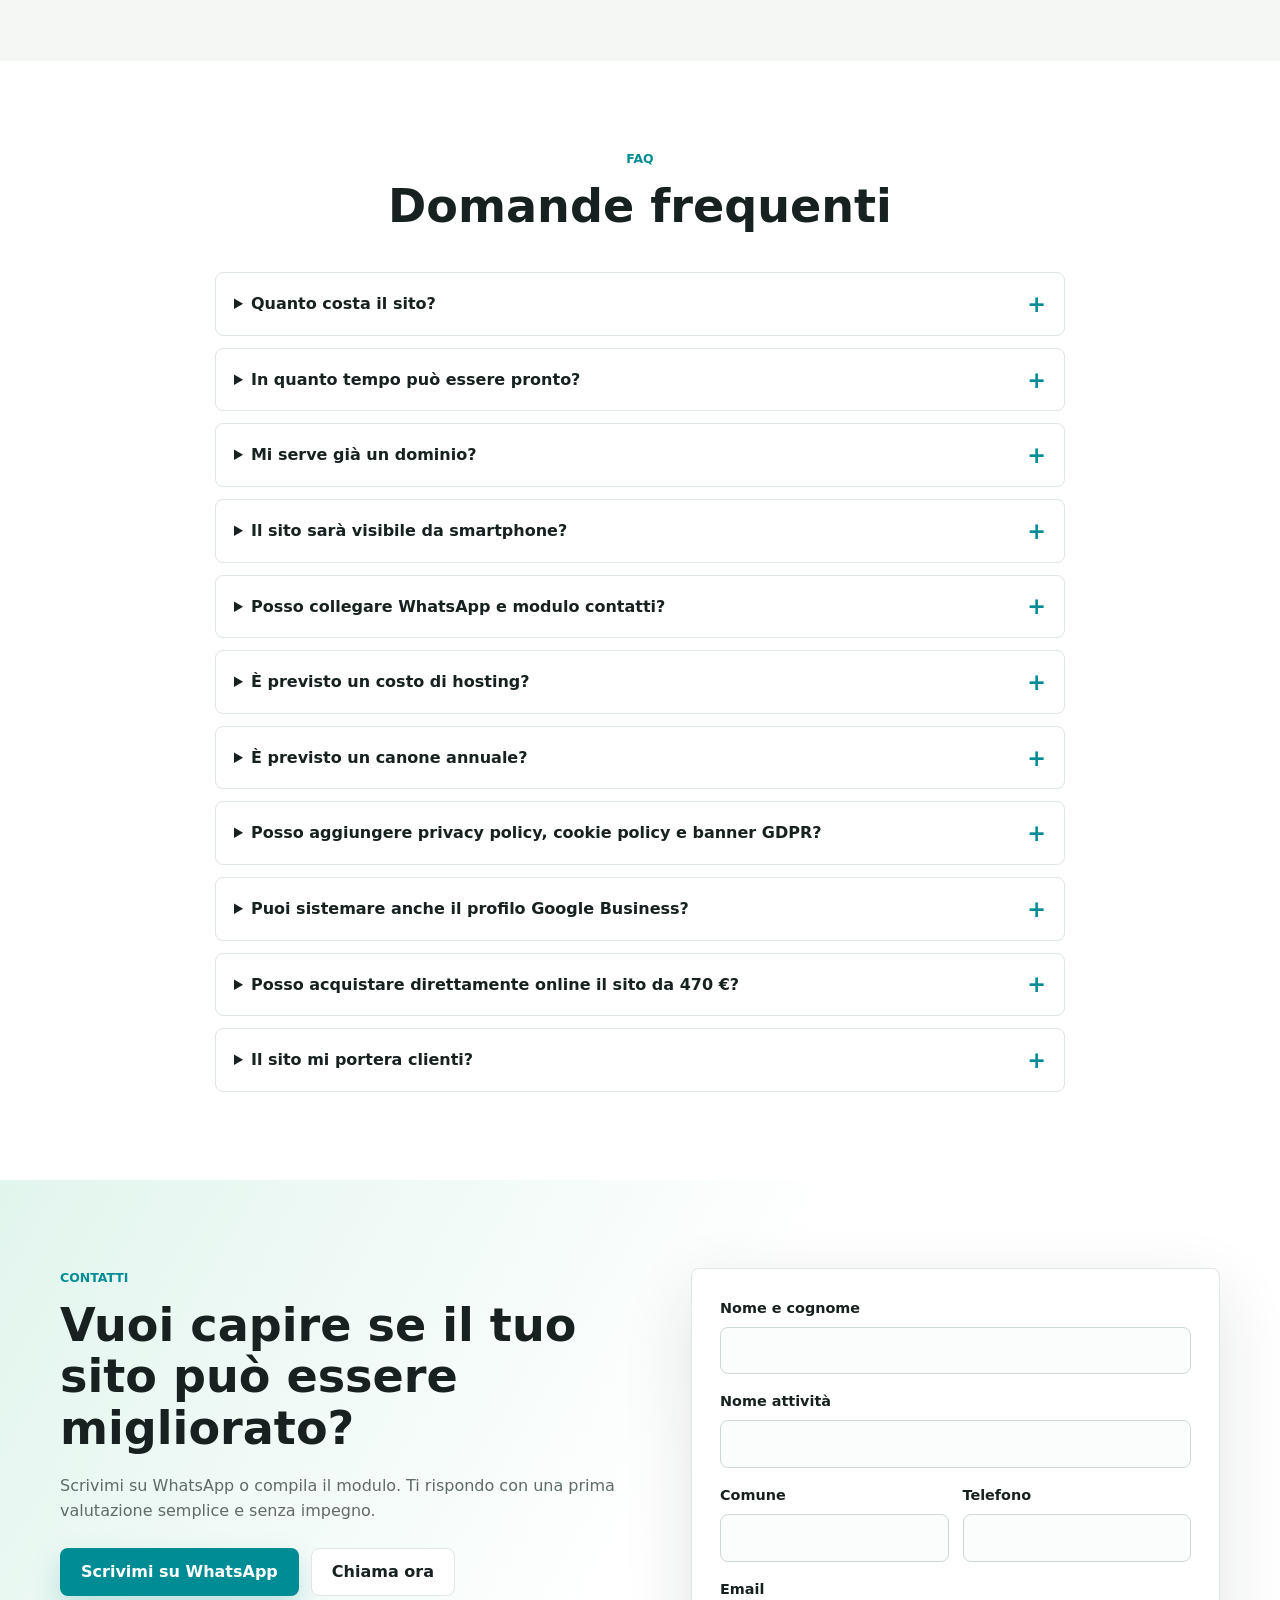
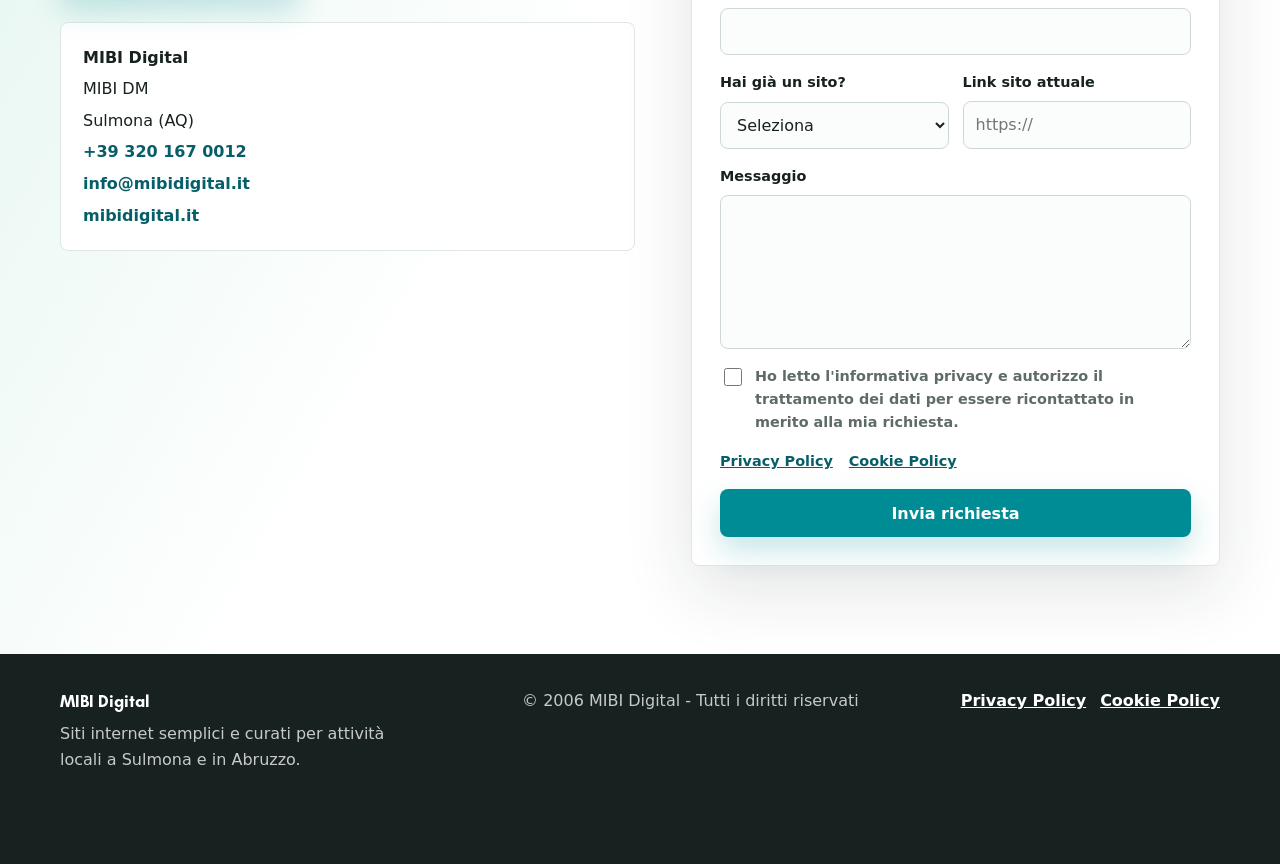
==== commit 33a33fb8: "Update annual renewal pricing" ====
--- a/index.html
+++ b/index.html
@@ -185,21 +185,21 @@
         <div class="section-heading">
           <p class="eyebrow">Presenza online ordinata</p>
           <h2>Servizi utili per tenere tutto chiaro anche dopo la pubblicazione</h2>
-          <p>Oltre alla realizzazione del sito, posso aiutarti con gestione ordinaria, profilo Google Business e aspetti privacy/cookie collegati alla presenza online.</p>
+          <p>Oltre alla realizzazione del sito, posso aiutarti con rinnovo annuale, profilo Google Business e aspetti privacy/cookie collegati alla presenza online.</p>
         </div>
 
         <article class="price-card">
           <div class="price-card-head">
-            <span>Piano Serenità Digitale</span>
-            <strong>Da 99 € / anno</strong>
+            <span>Rinnovo e gestione annuale</span>
+            <strong>149 € / anno</strong>
           </div>
           <ul class="check-list">
-            <li>Rinnovo dominio</li>
-            <li>Supporto diretto su WhatsApp</li>
-            <li>Fino a 3 piccole modifiche l'anno</li>
-            <li>Gestione ordinaria del sito</li>
+            <li>Mantenimento online del sito</li>
+            <li>Gestione tecnica di pubblicazione e dominio</li>
+            <li>Modulo contatti attivo e controlli base</li>
+            <li>Supporto essenziale in caso di problemi</li>
           </ul>
-          <p class="note">Per piccola modifica si intende un cambio orari, contatti, foto o testo breve. Nuove sezioni, nuove funzioni e rifacimenti vengono quotati a parte.</p>
+          <p class="note">Include la gestione tecnica essenziale per mantenere il sito attivo e funzionante. Modifiche a testi, foto, sezioni, funzioni o grafica vengono quotate a parte.</p>
         </article>
 
         <article class="price-card local-service">
@@ -359,11 +359,11 @@
           </details>
           <details>
             <summary>È previsto un costo di hosting?</summary>
-            <p>Per il pacchetto base no. Il sito viene pubblicato su infrastruttura leggera e moderna, senza costi di hosting tradizionale. L'unico costo ricorrente è il dominio.</p>
+            <p>Non è previsto un hosting tradizionale separato. Il sito viene pubblicato su infrastruttura leggera e moderna; la gestione tecnica ordinaria rientra nel rinnovo annuale.</p>
           </details>
           <details>
             <summary>È previsto un canone annuale?</summary>
-            <p>È opzionale. Il Piano Serenità Digitale da 99 €/anno include dominio, supporto e 3 piccole modifiche l'anno.</p>
+            <p>Sì. Il rinnovo e gestione annuale costa 149 €/anno e include mantenimento online del sito, gestione tecnica di pubblicazione e dominio, modulo contatti attivo e supporto essenziale in caso di problemi.</p>
           </details>
           <details>
             <summary>Posso aggiungere privacy policy, cookie policy e banner GDPR?</summary>
@@ -407,9 +407,11 @@
           </address>
         </div>
 
-        <form class="contact-form" action="#" method="post">
-          <!-- TODO: collegare action e access key a Web3Forms o Formspree prima della pubblicazione. -->
-          <!-- Form collegato a servizio esterno compatibile con sito statico (Web3Forms / Formspree). Nessun backend necessario. -->
+        <form class="contact-form" action="https://api.web3forms.com/submit" method="POST">
+          <input type="hidden" name="access_key" value="01fb163b-0ac2-4b77-aae0-7cc3e7b38410">
+          <input type="hidden" name="subject" value="Nuova richiesta dal sito MIBI Digital">
+          <input type="hidden" name="from_name" value="MIBI Digital">
+          <input type="checkbox" name="botcheck" tabindex="-1" autocomplete="off" hidden>
           <div class="form-row">
             <label for="nome">Nome e cognome</label>
             <input id="nome" name="nome" type="text" autocomplete="name" required>
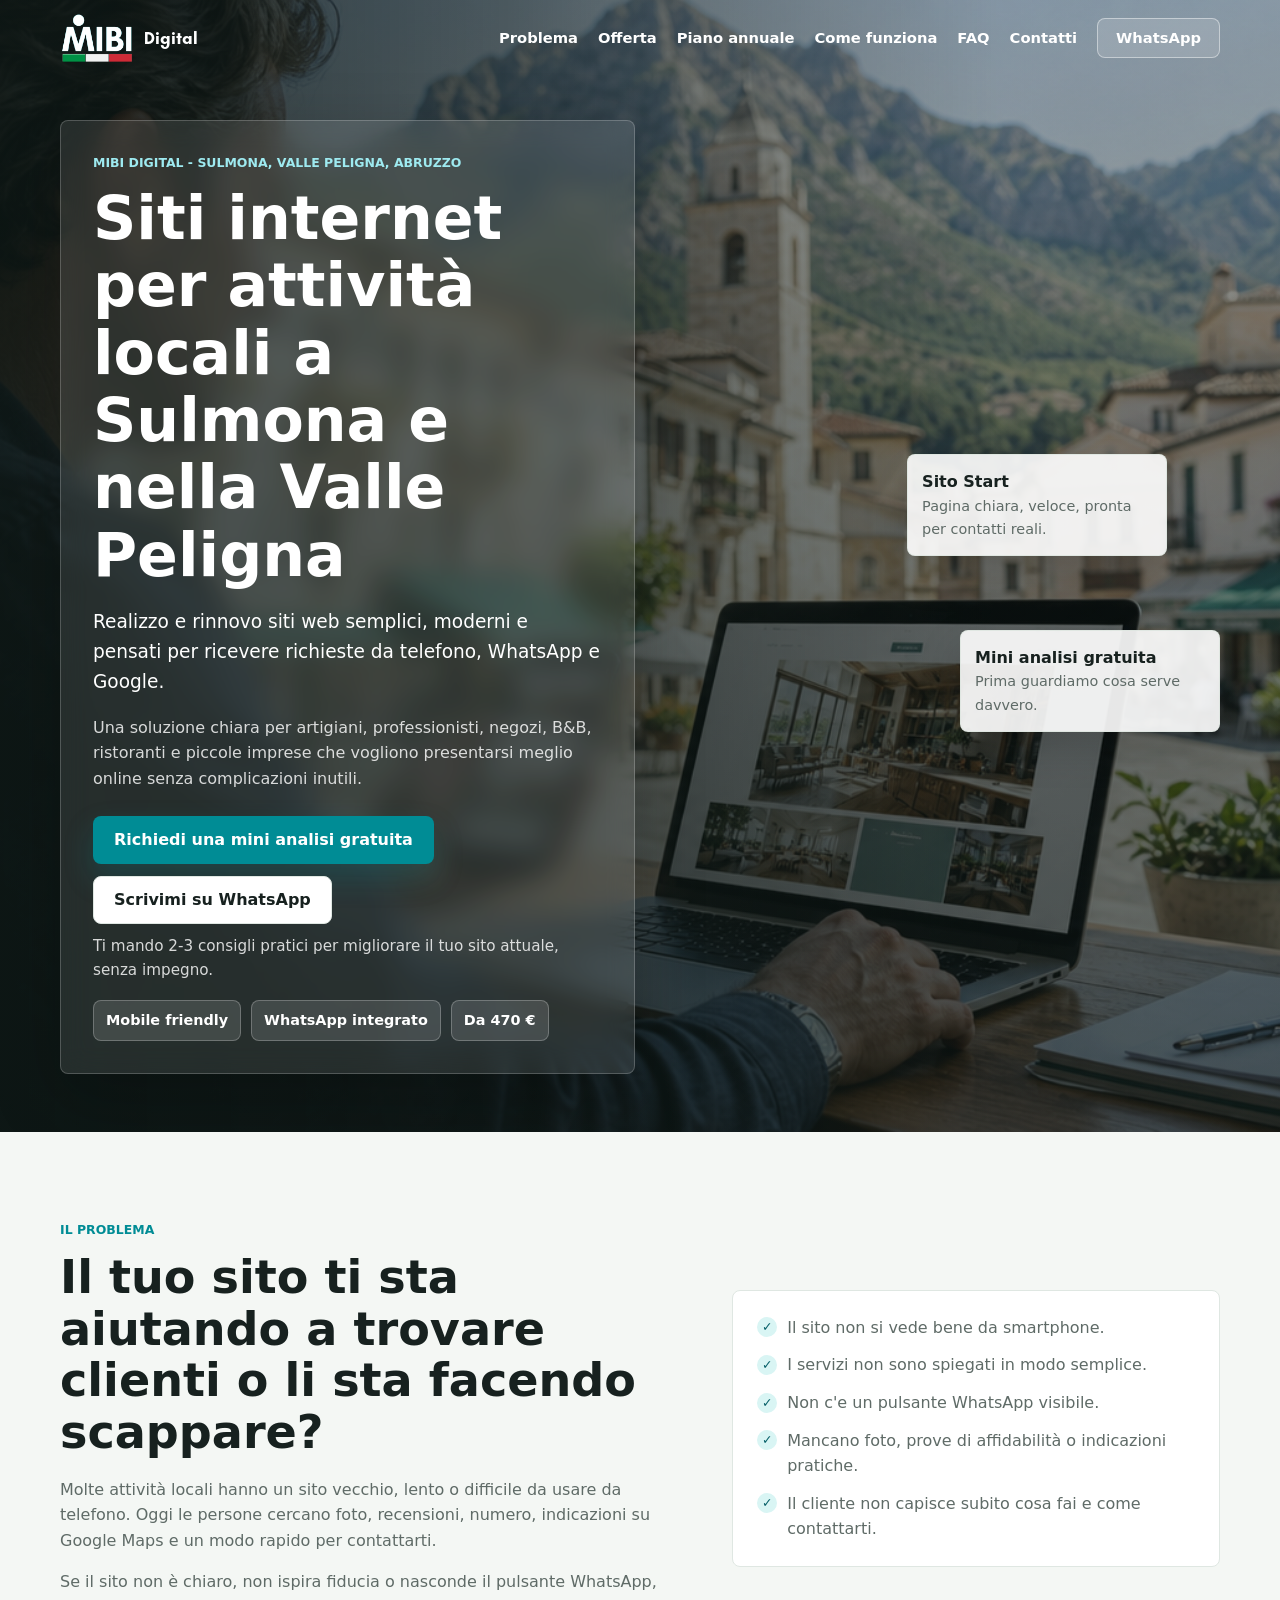
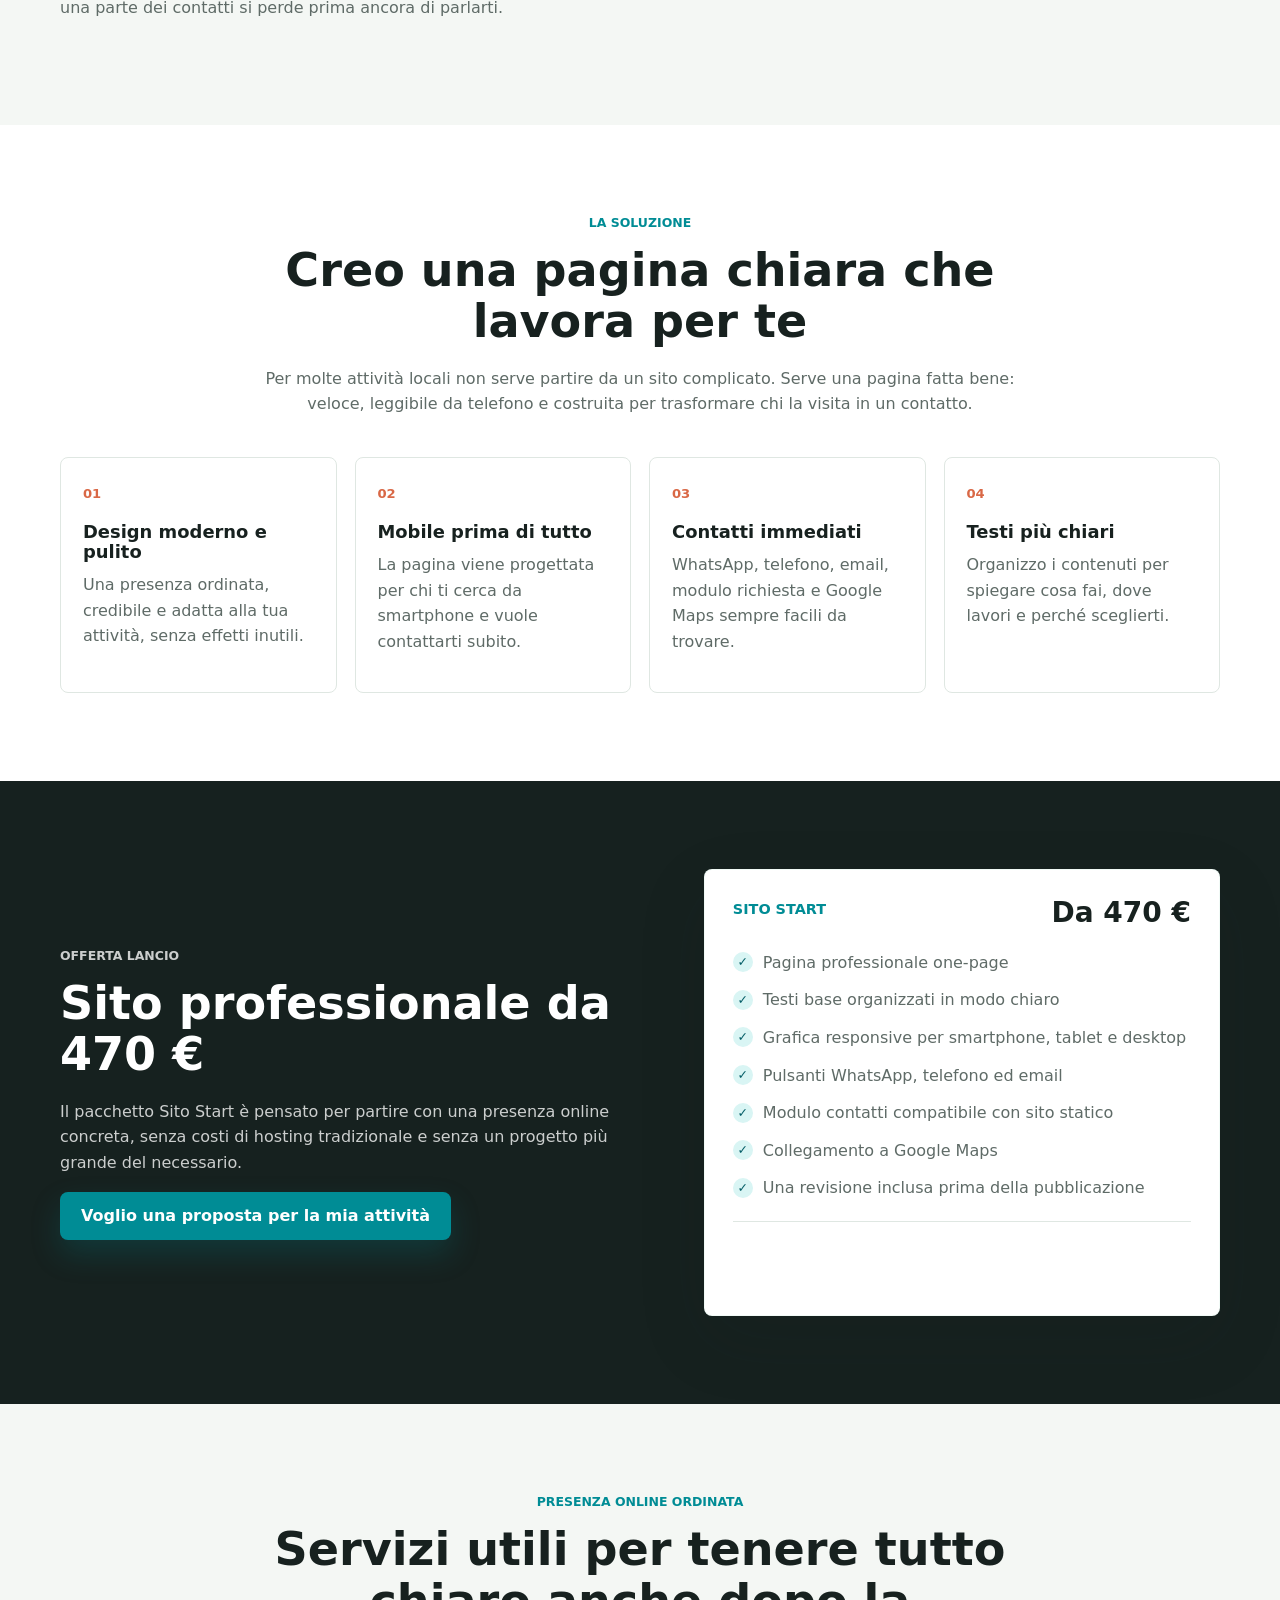
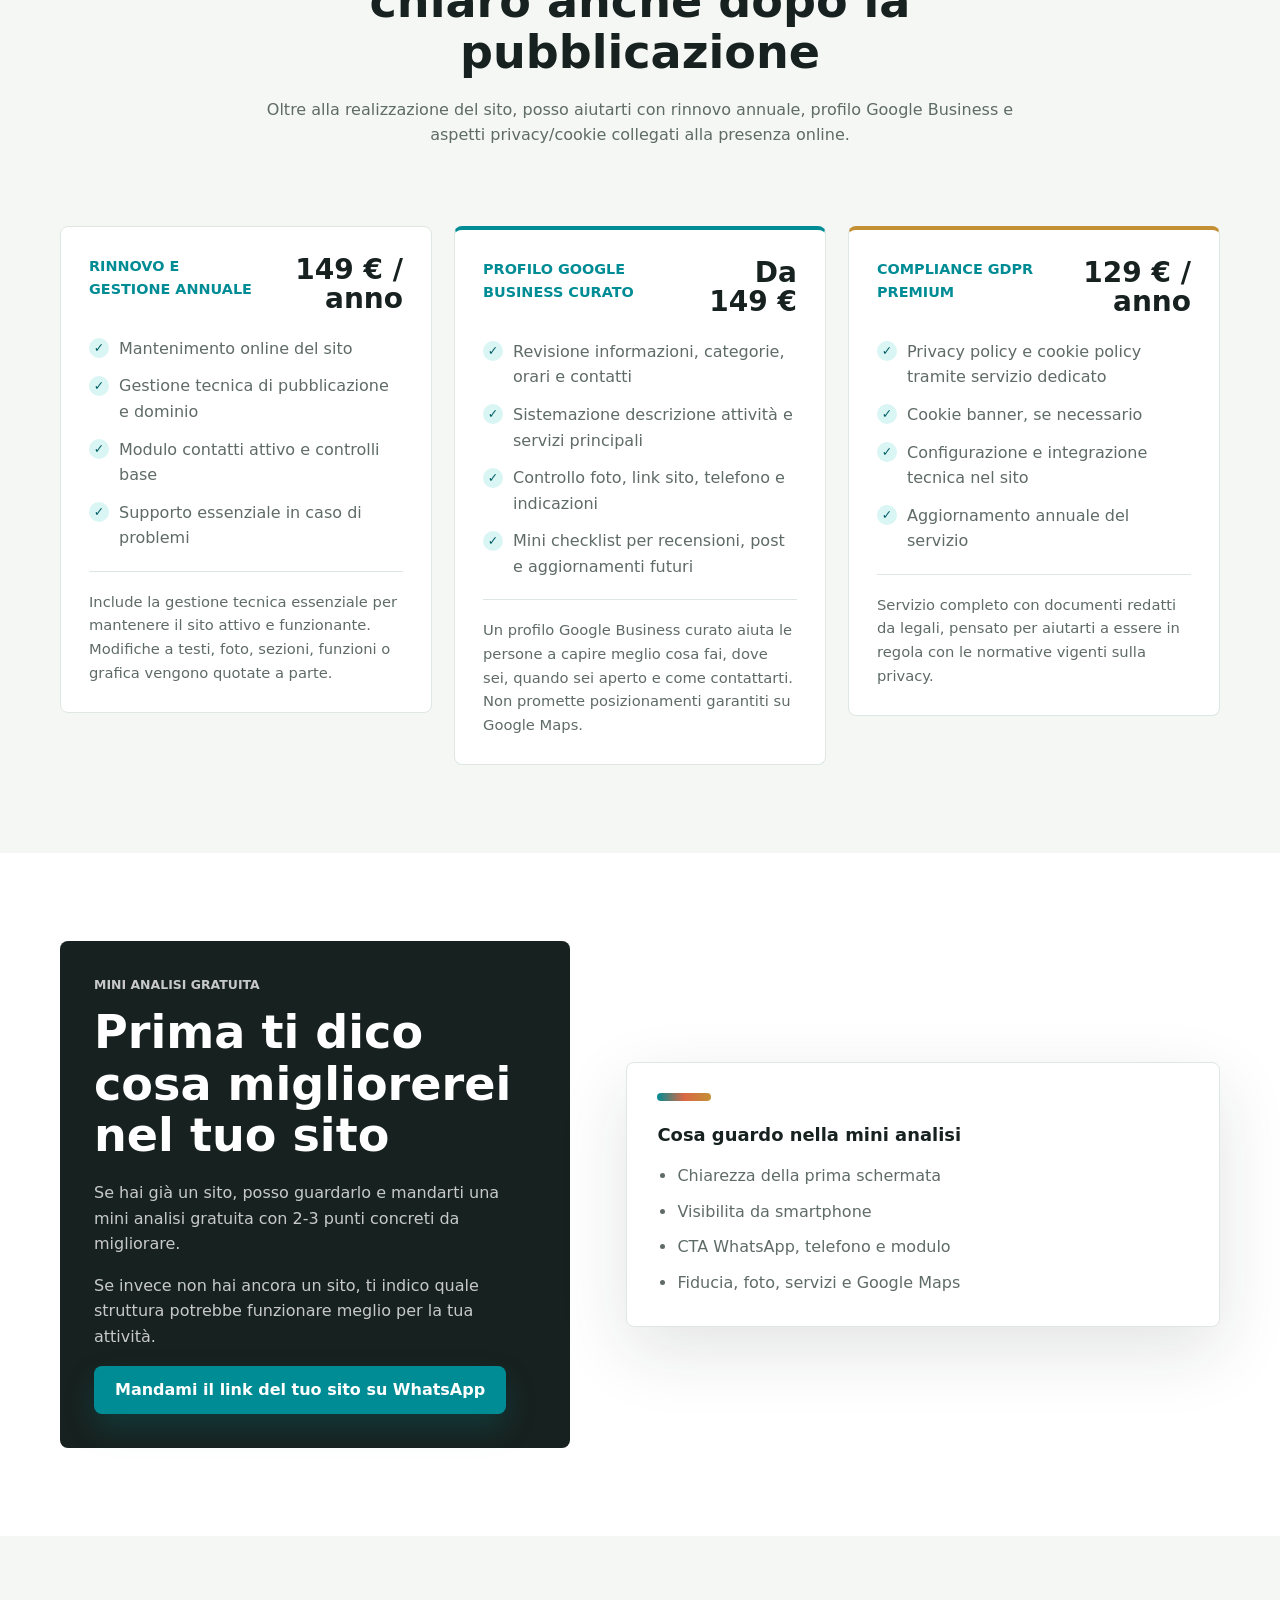
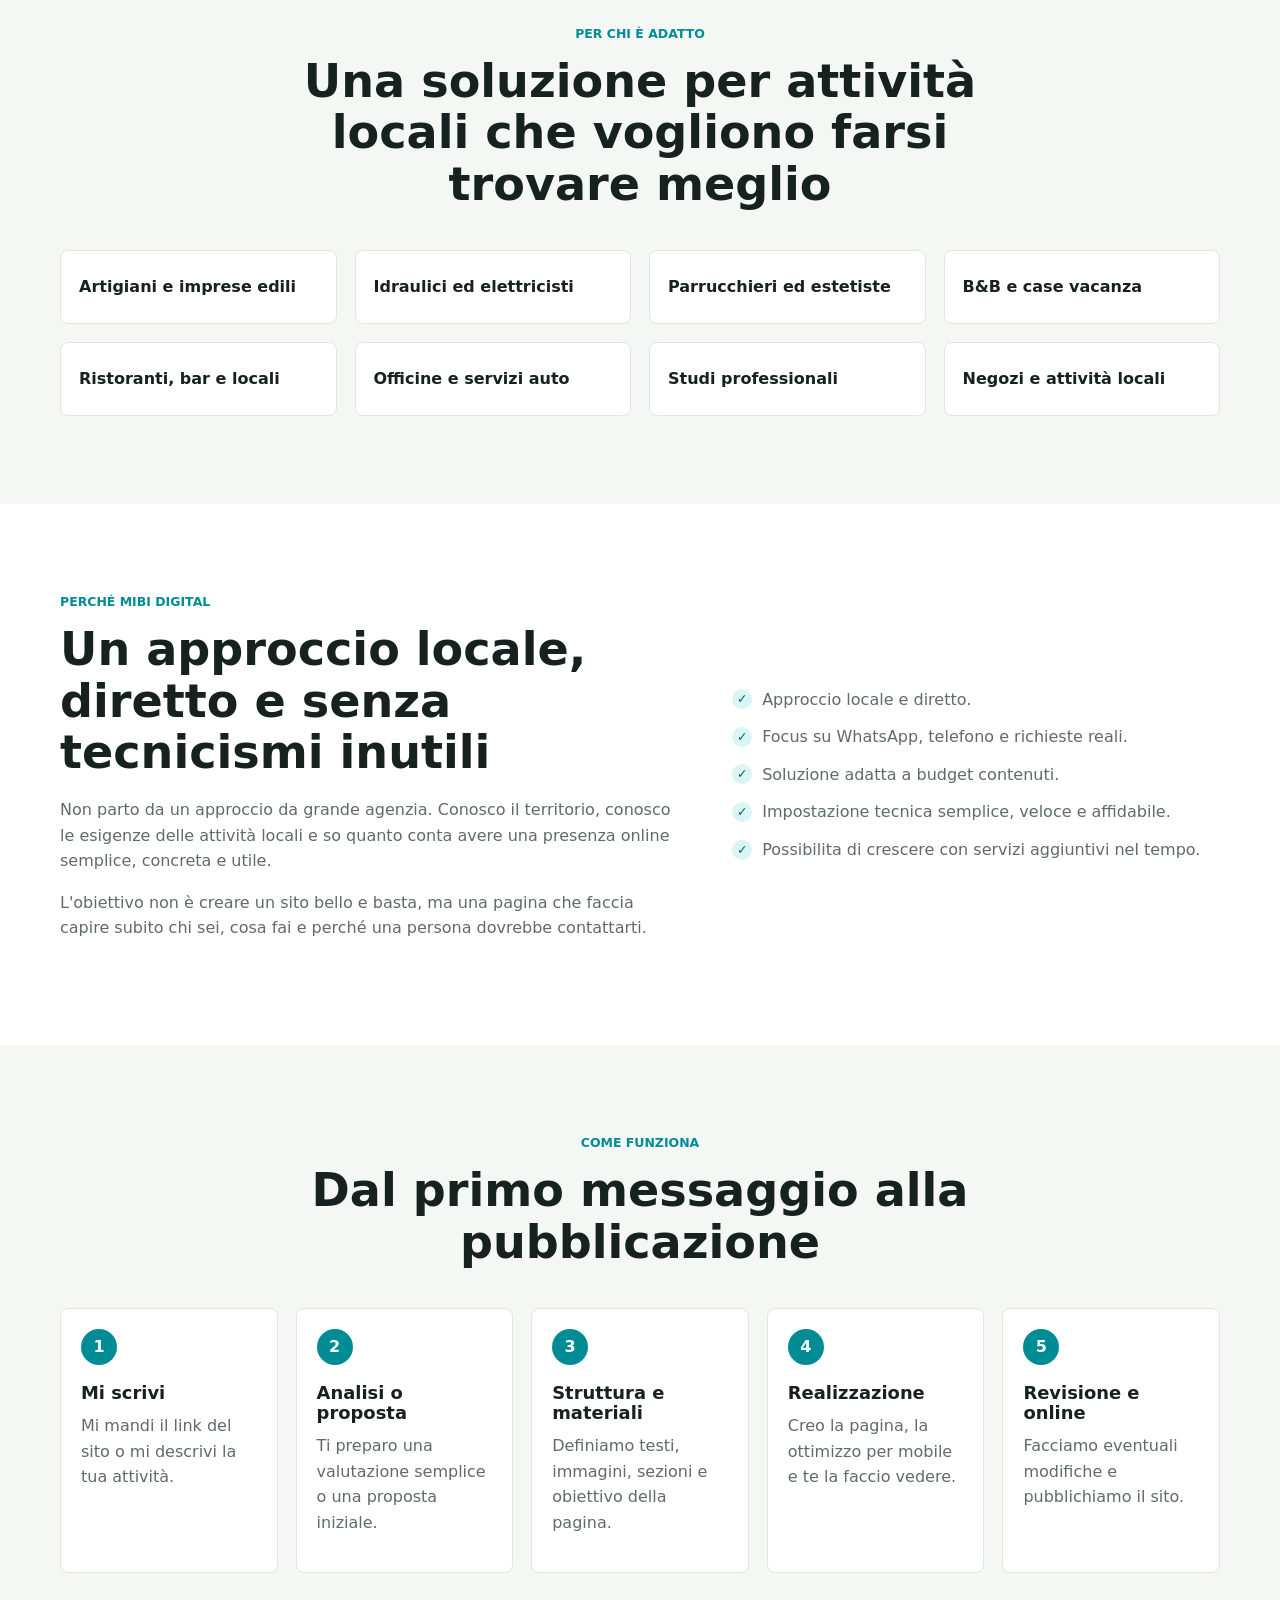
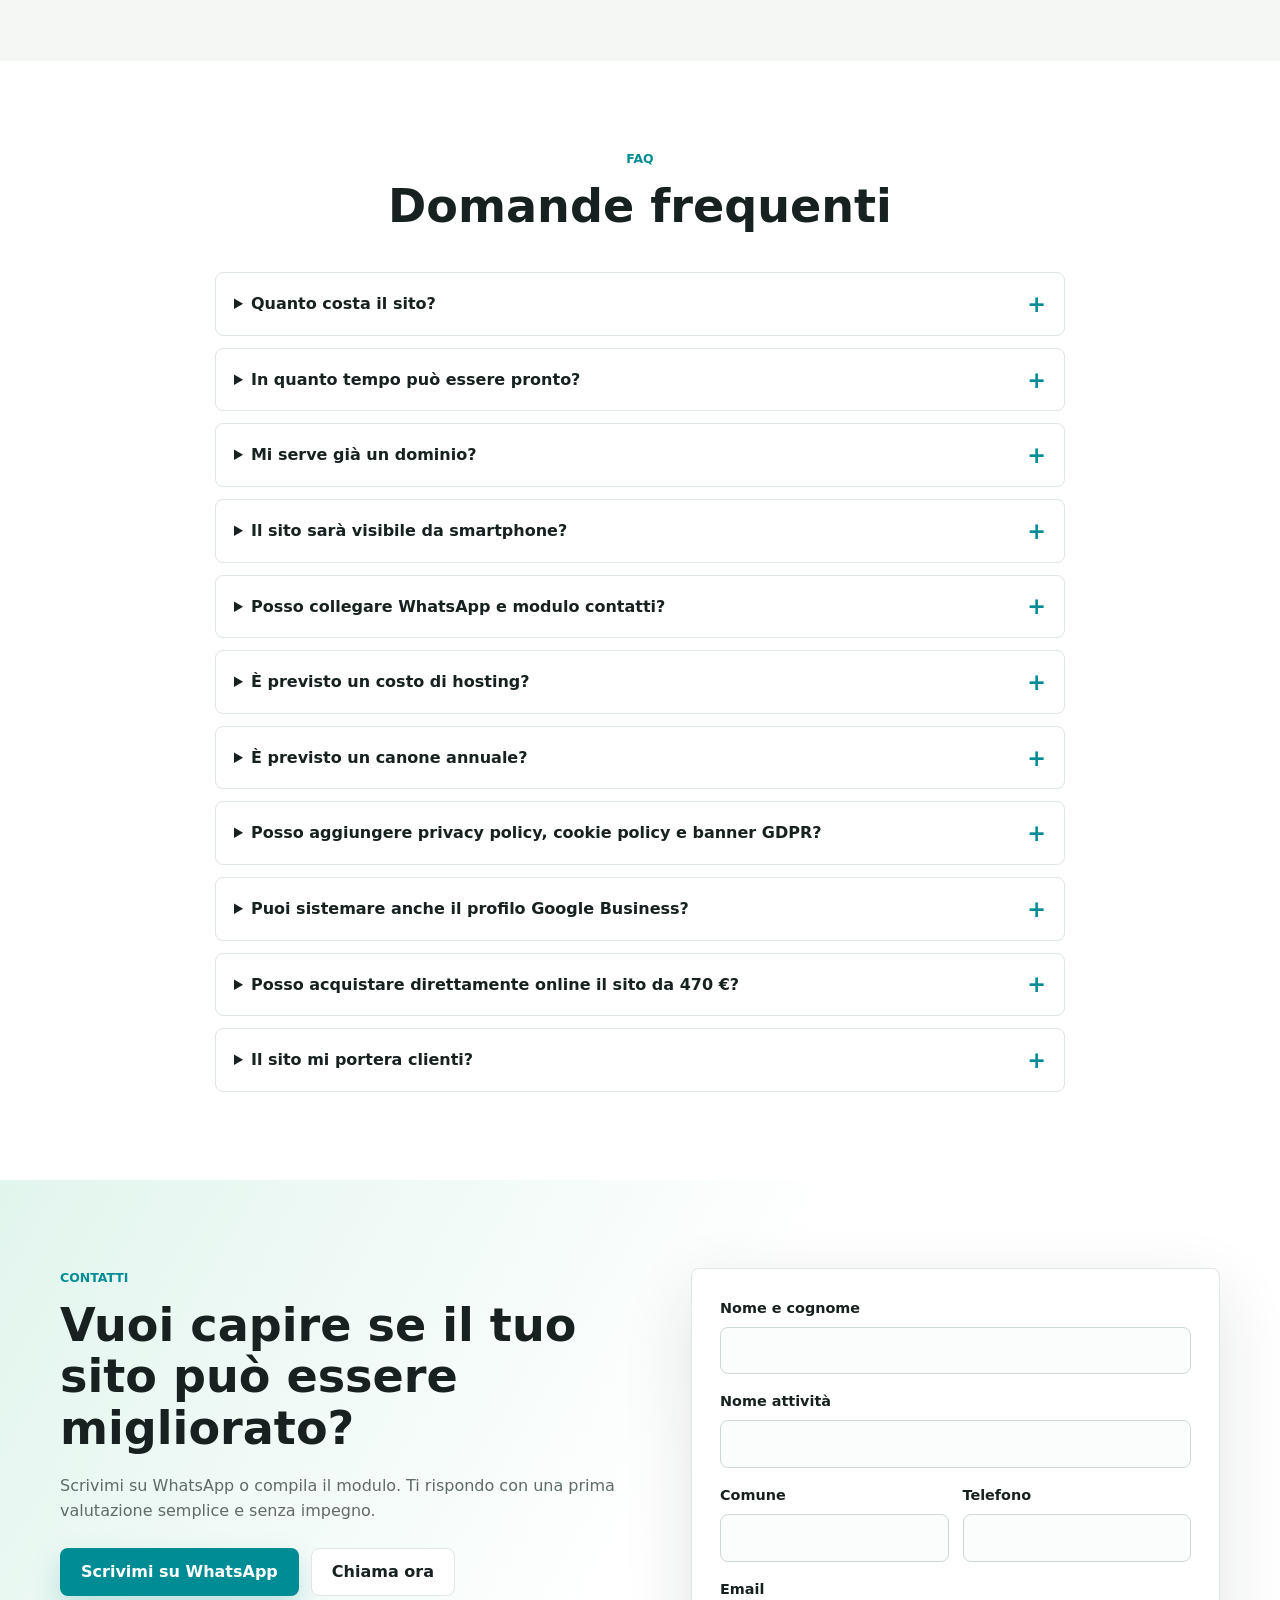
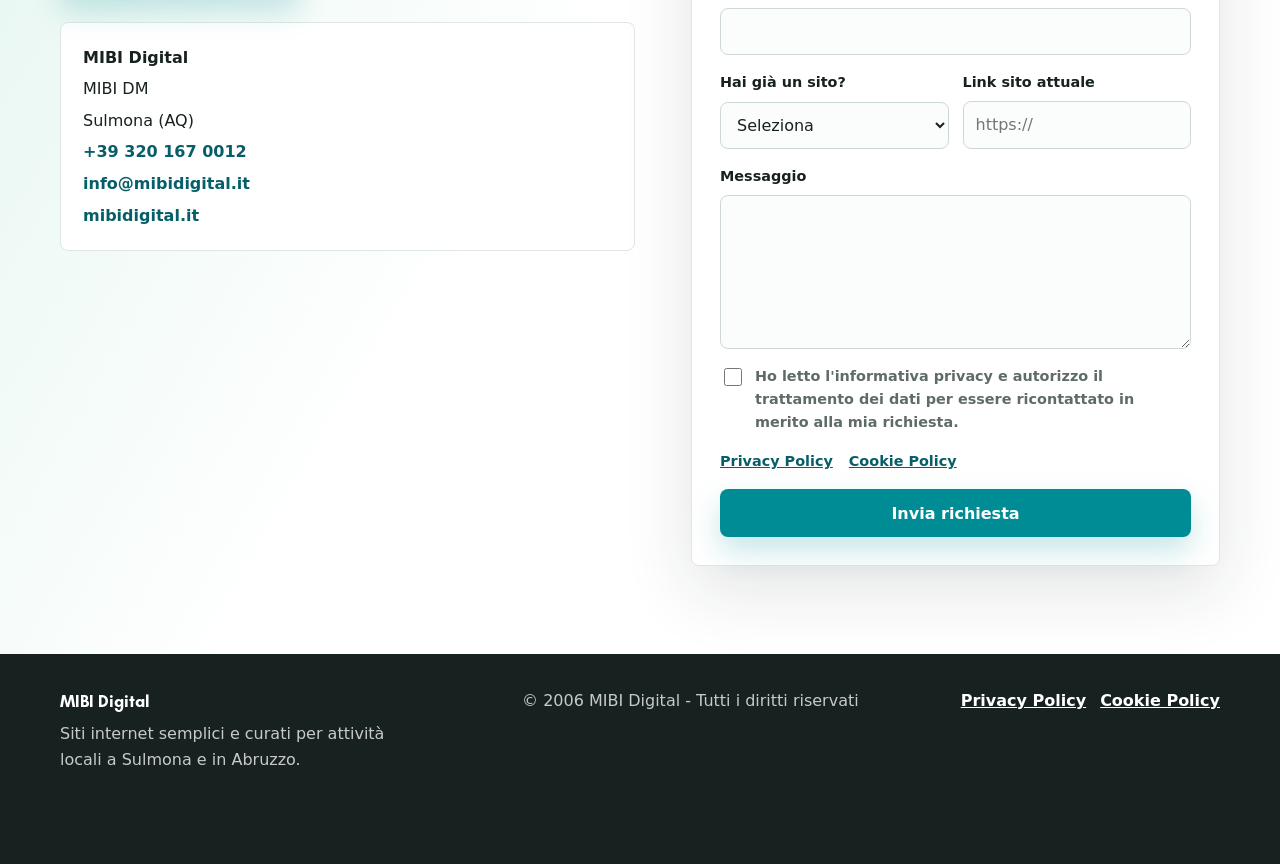
==== commit f885e813: "Bust cached frontend assets" ====
--- a/index.html
+++ b/index.html
@@ -9,8 +9,8 @@
   <link rel="icon" href="assets/img/favicon.png" type="image/png">
   <link rel="apple-touch-icon" href="assets/img/favicon.png">
   <link rel="preload" href="assets/img/hero-siti-locali-mibi.png" as="image">
-  <link rel="stylesheet" href="assets/css/siti-locali.css">
-  <script defer src="assets/js/siti-locali.js"></script>
+  <link rel="stylesheet" href="assets/css/siti-locali.css?v=672b26d">
+  <script defer src="assets/js/siti-locali.js?v=672b26d"></script>
   <script type="application/ld+json">
   {
     "@context": "https://schema.org",
--- a/assets/css/siti-locali.css
+++ b/assets/css/siti-locali.css
@@ -183,6 +183,7 @@
   display: inline-flex;
   align-items: center;
   justify-content: center;
+  overflow: hidden;
   min-height: 40px;
   padding: 10px 18px !important;
   border-radius: var(--radius);
@@ -191,7 +192,16 @@
   color: var(--paper) !important;
   line-height: 1.1;
   white-space: nowrap;
-  transition: background 180ms ease, border-color 180ms ease, color 180ms ease;
+  box-shadow: 0 0 0 rgba(0, 140, 149, 0);
+  transition: transform 180ms ease, background 180ms ease, border-color 180ms ease, color 180ms ease, box-shadow 180ms ease;
+}
+
+.nav-cta:hover {
+  transform: translateY(-1px);
+  background: var(--nav-cta-hover-bg, var(--teal-dark));
+  border-color: var(--nav-cta-hover-border, transparent);
+  color: var(--paper) !important;
+  box-shadow: 0 12px 26px var(--nav-cta-shadow-color, rgba(0, 140, 149, 0.22));
 }
 
 .menu-toggle {
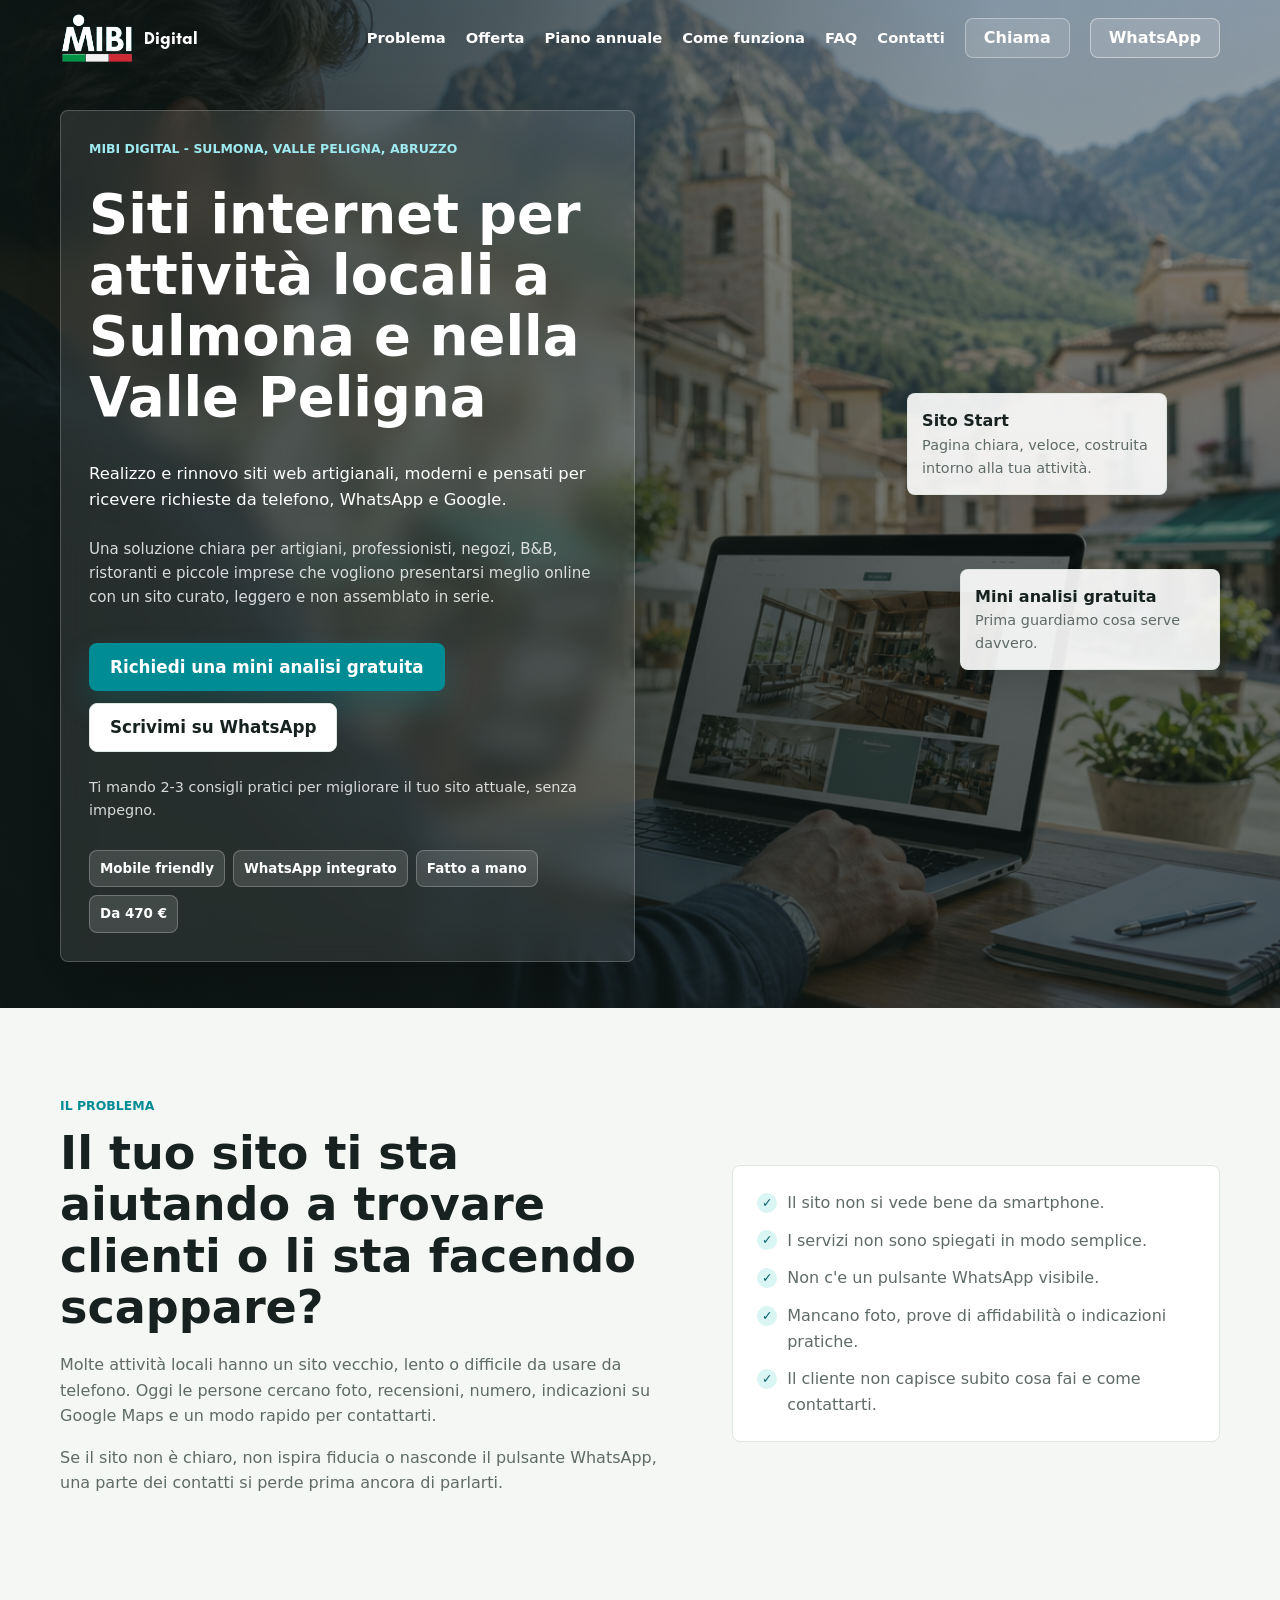
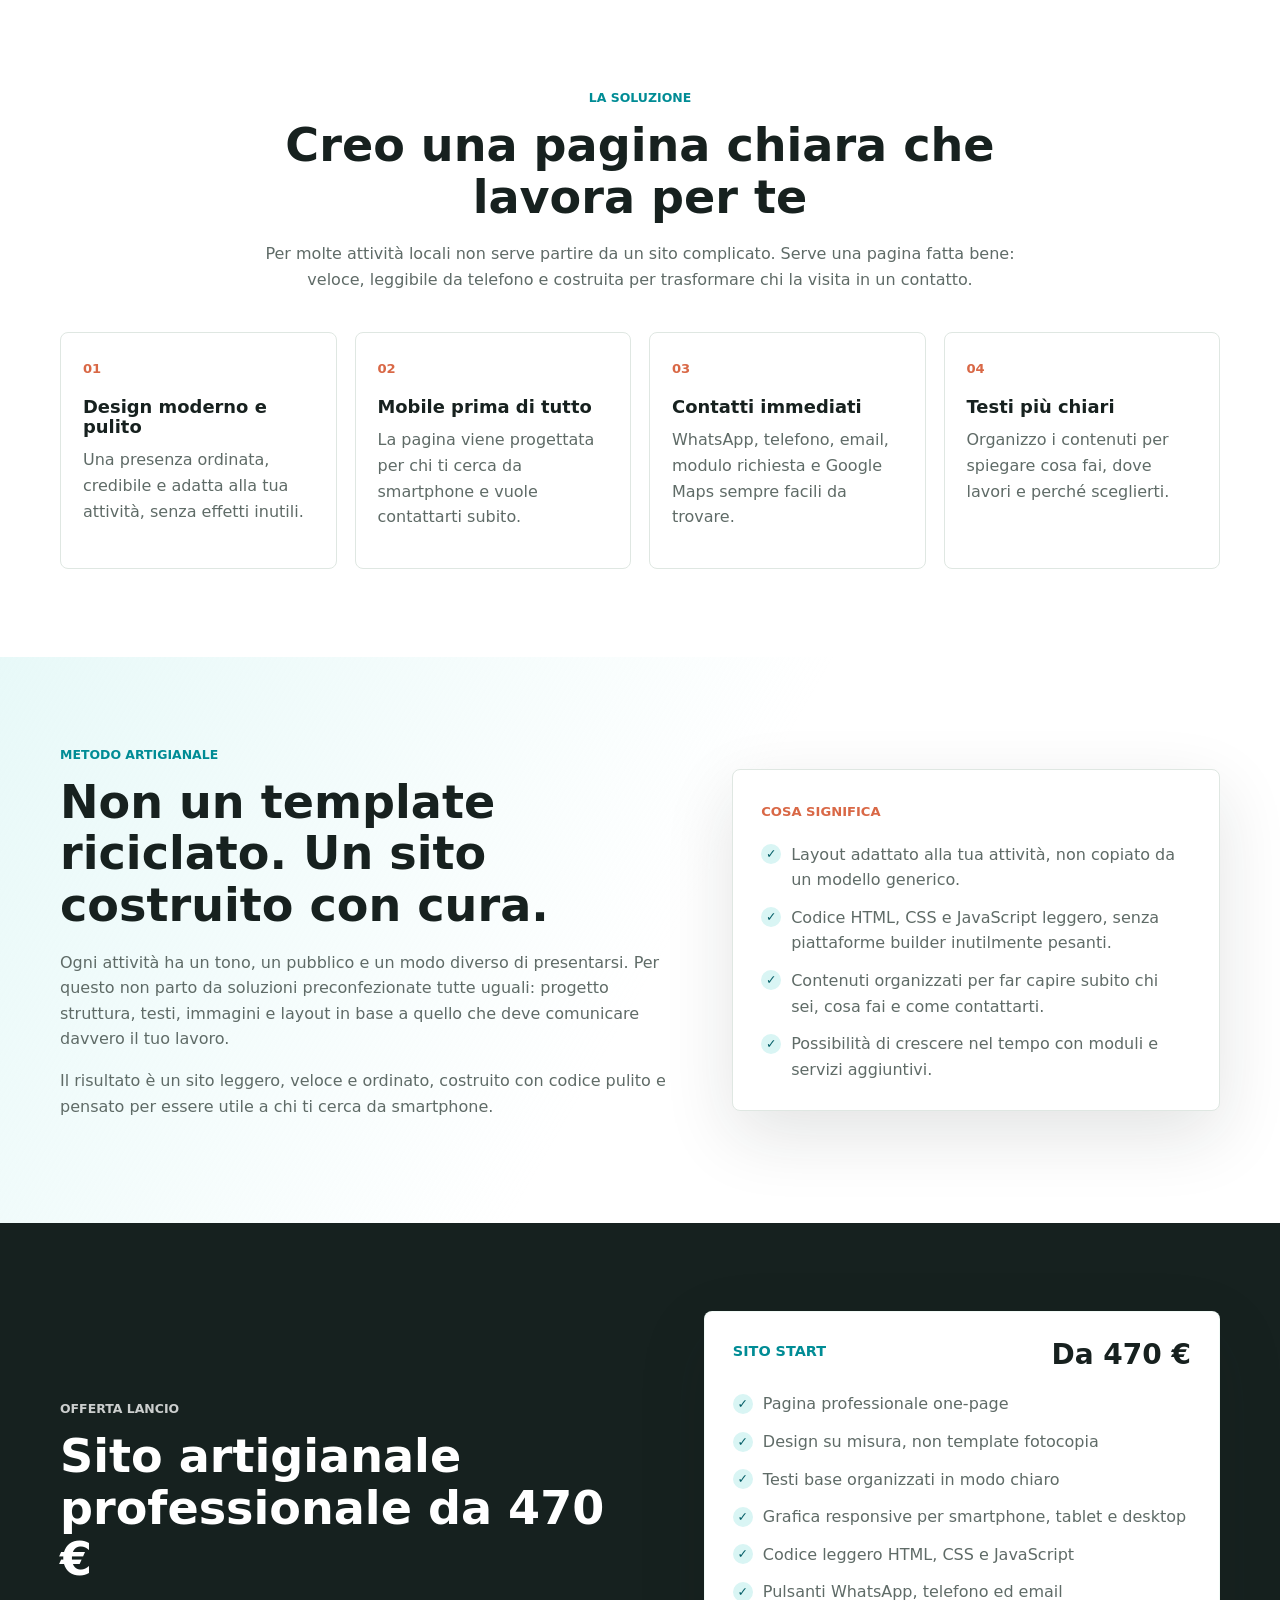
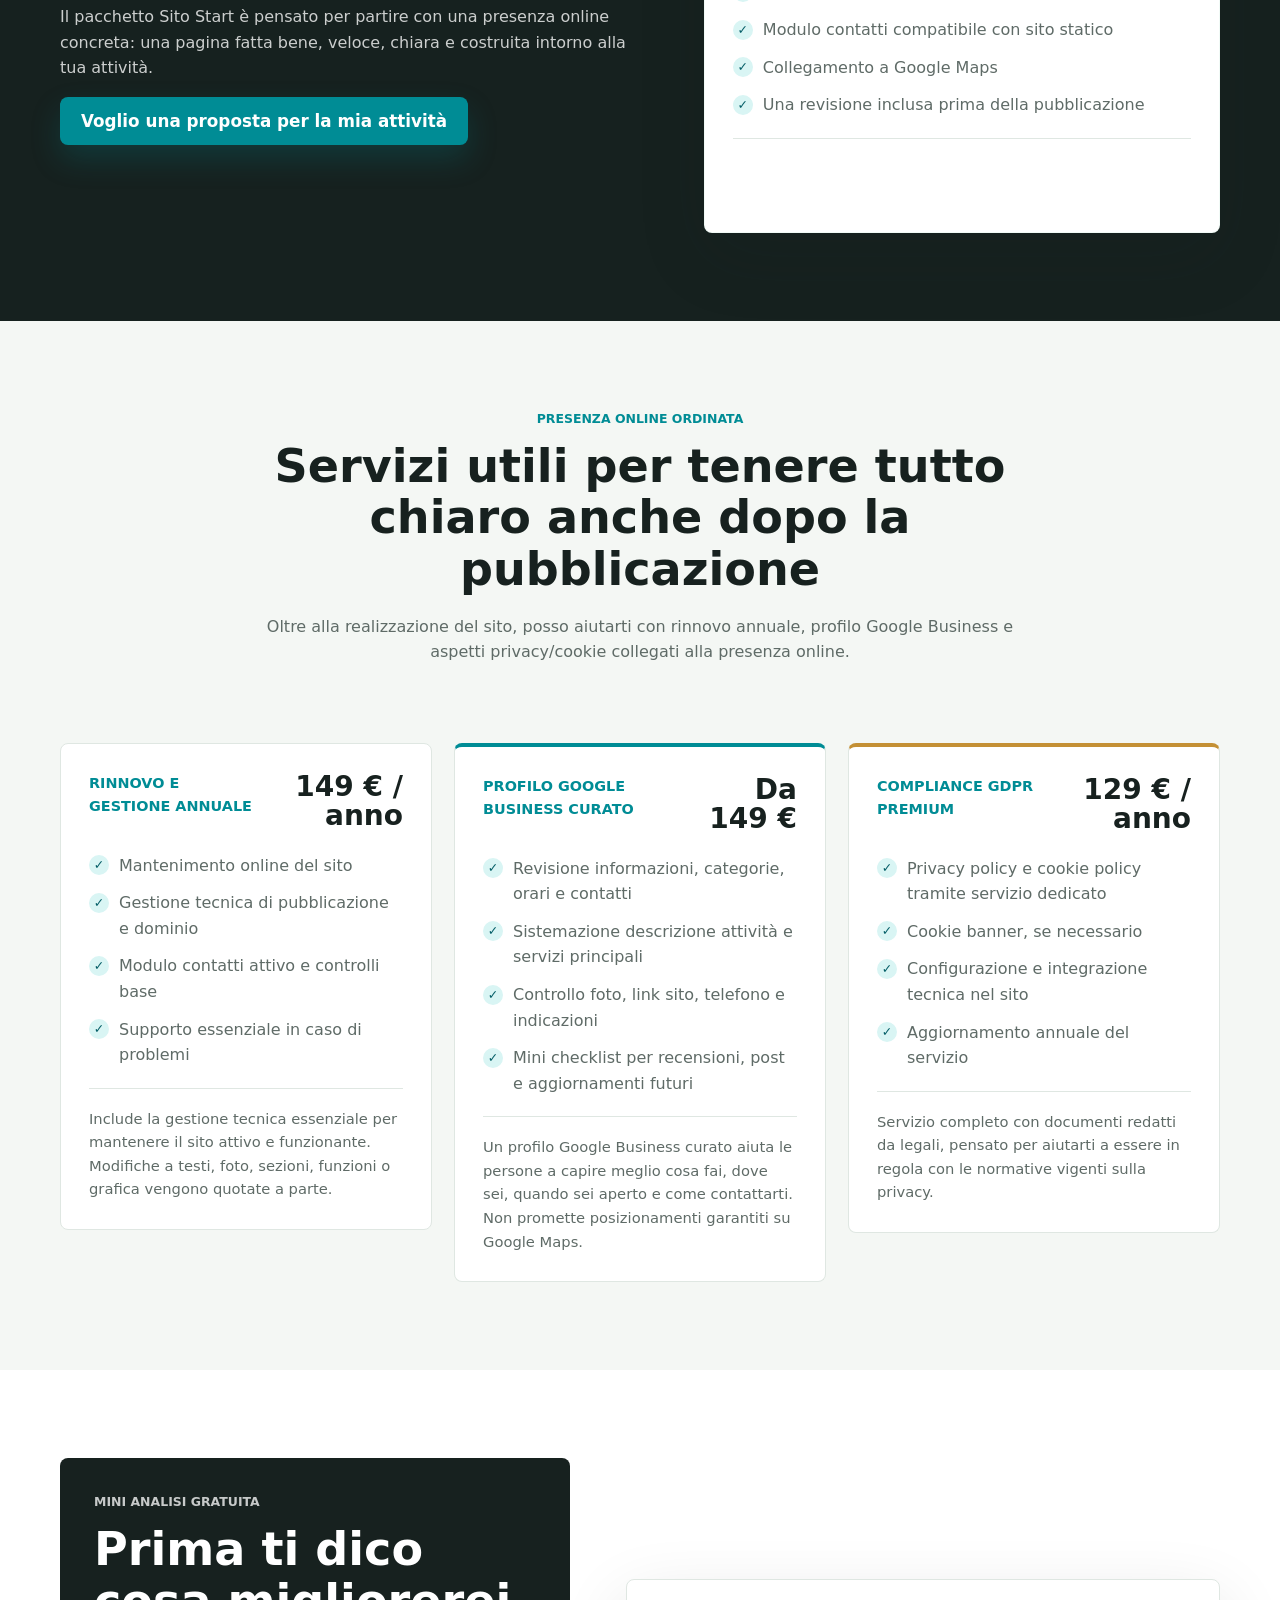
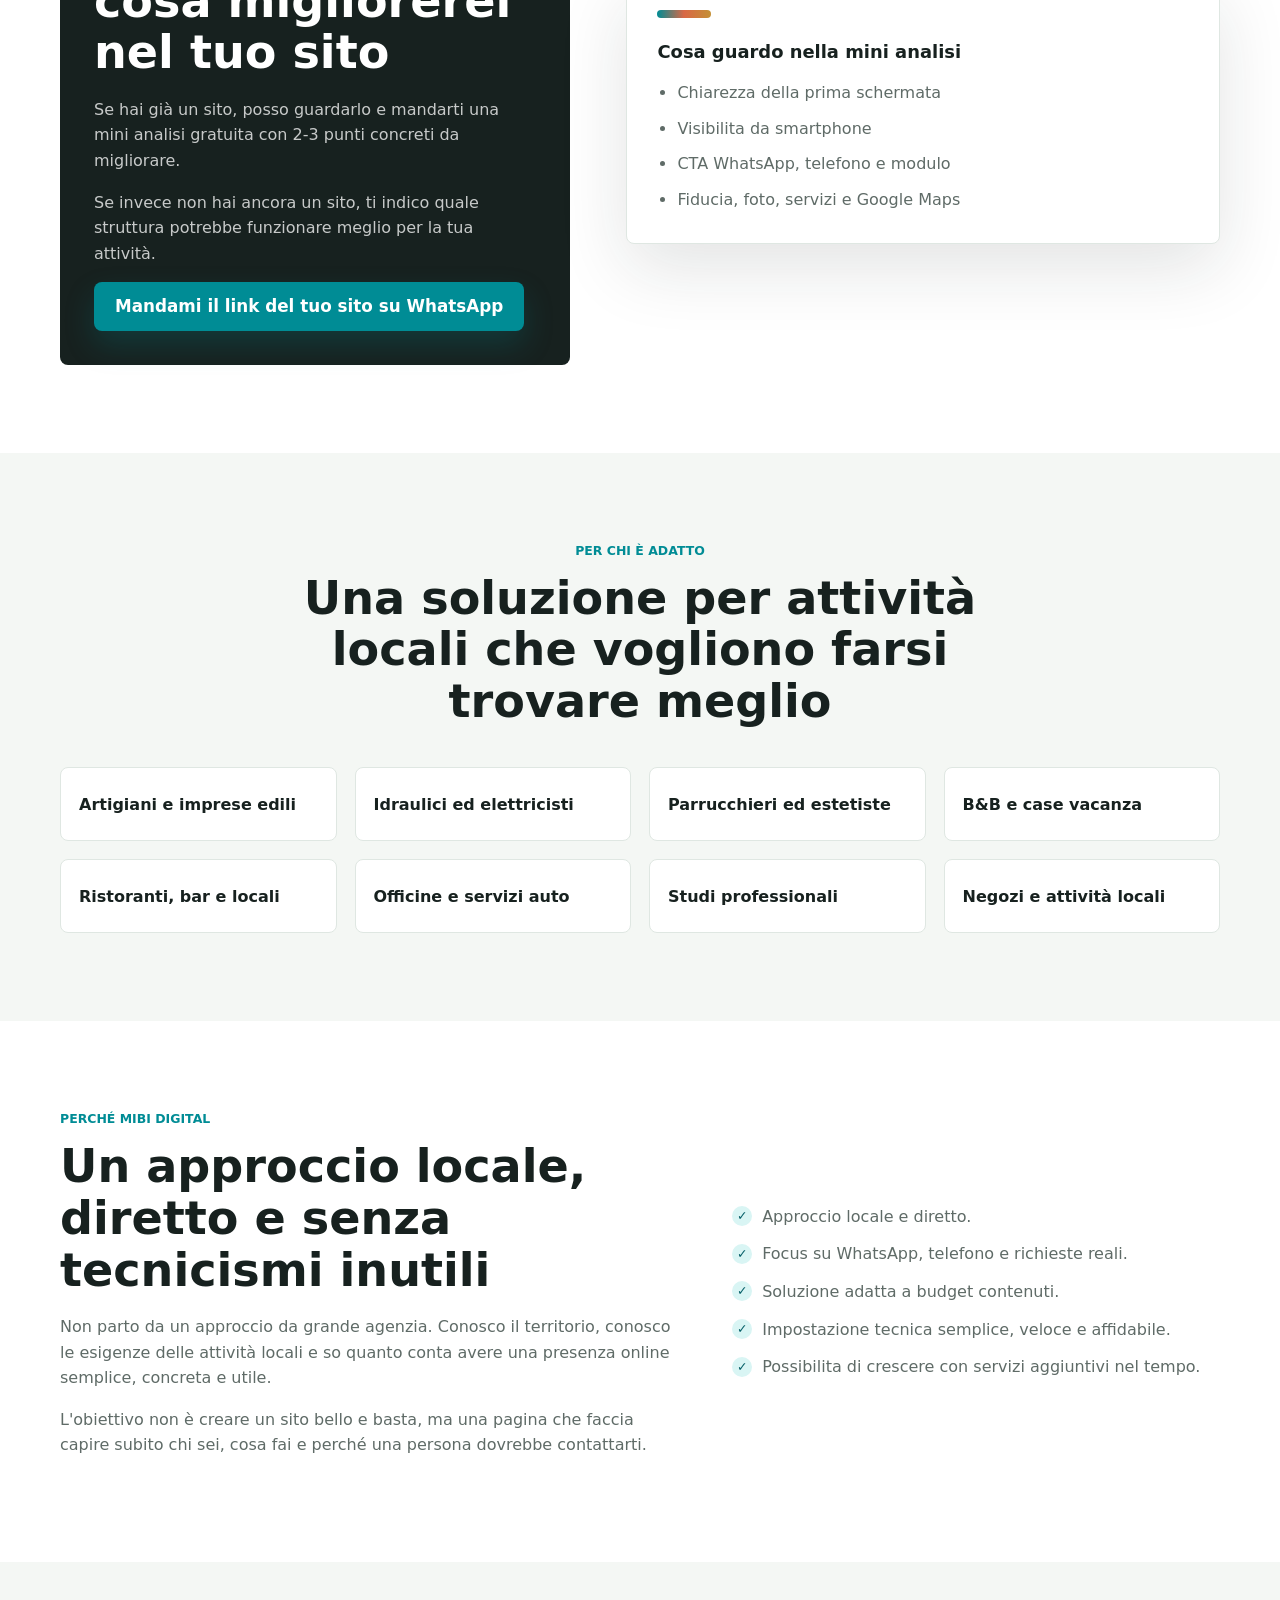
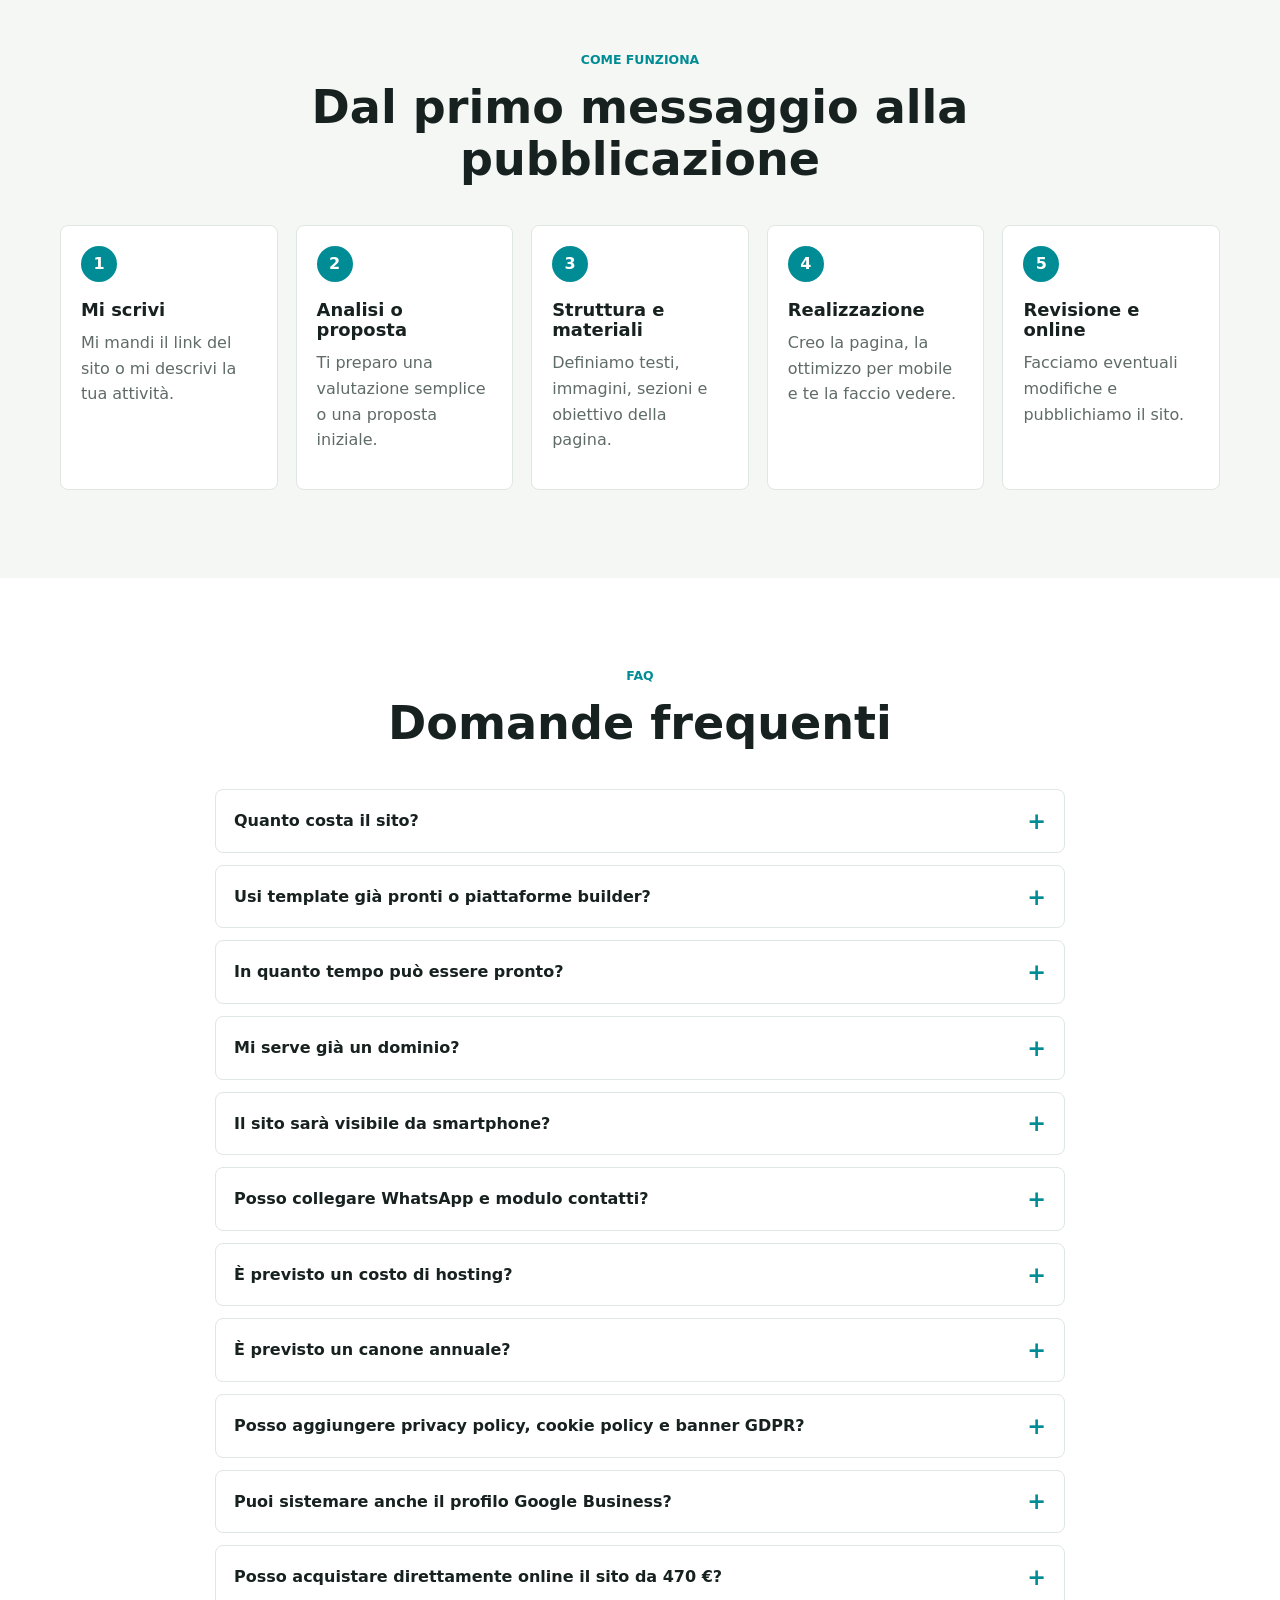
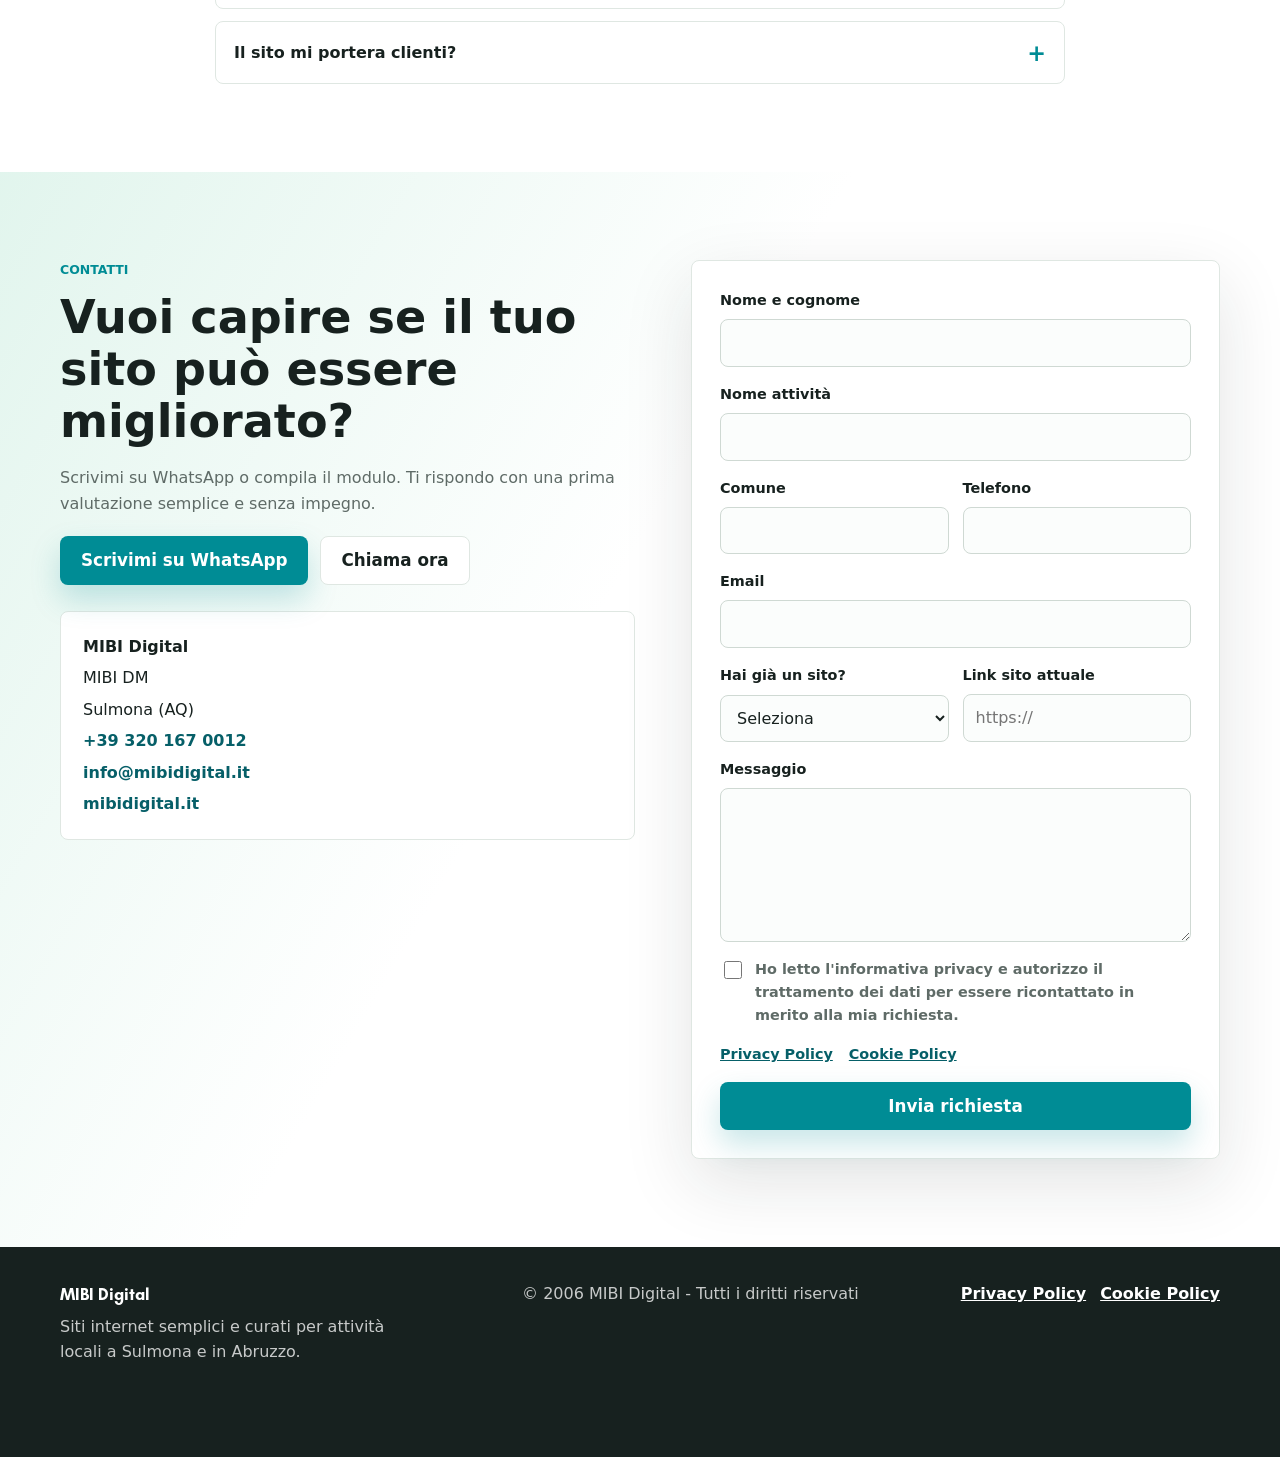
==== commit 1abcec54: "Improve MIBI landing page responsiveness" ====
--- a/index.html
+++ b/index.html
@@ -57,9 +57,11 @@
       <a href="#processo">Come funziona</a>
       <a href="#faq">FAQ</a>
       <a href="#contatti">Contatti</a>
+      <a class="nav-cta nav-call" href="tel:+393201670012">Chiama</a>
       <a class="nav-cta" href="https://wa.me/393201670012?text=Ciao%2C%20vorrei%20informazioni%20sull%27offerta%20per%20siti%20internet%20per%20attivit%C3%A0%20locali.">WhatsApp</a>
     </nav>
   </header>
+  <button class="nav-overlay" type="button" aria-label="Chiudi menu" data-nav-overlay></button>
 
   <main id="top">
     <section class="hero section">
@@ -69,29 +71,49 @@
 
       <div class="container hero-grid">
         <div class="hero-copy">
-          <p class="eyebrow">MIBI Digital - Sulmona, Valle Peligna, Abruzzo</p>
-          <h1>Siti internet per attività locali a Sulmona e nella Valle Peligna</h1>
-          <p class="lead">Realizzo e rinnovo siti web semplici, moderni e pensati per ricevere richieste da telefono, WhatsApp e Google.</p>
-          <p>Una soluzione chiara per artigiani, professionisti, negozi, B&amp;B, ristoranti e piccole imprese che vogliono presentarsi meglio online senza complicazioni inutili.</p>
-
-          <div class="hero-actions">
-            <a class="button button-primary" href="#analisi">Richiedi una mini analisi gratuita</a>
-            <a class="button button-secondary" href="https://wa.me/393201670012?text=Ciao%2C%20vorrei%20informazioni%20sull%27offerta%20per%20siti%20internet%20per%20attivit%C3%A0%20locali.">Scrivimi su WhatsApp</a>
-          </div>
-
-          <p class="microcopy">Ti mando 2-3 consigli pratici per migliorare il tuo sito attuale, senza impegno.</p>
-
-          <div class="trust-row" aria-label="Punti chiave del servizio">
-            <span>Mobile friendly</span>
-            <span>WhatsApp integrato</span>
-            <span>Da 470 €</span>
+          <div class="hero-copy-inner">
+            <div class="hero-block hero-kicker">
+              <p class="eyebrow">MIBI Digital - Sulmona, Valle Peligna, Abruzzo</p>
+            </div>
+
+            <div class="hero-block hero-title">
+              <h1>Siti internet per attività locali a Sulmona e nella Valle Peligna</h1>
+            </div>
+
+            <div class="hero-block hero-lead">
+              <p class="lead">Realizzo e rinnovo siti web artigianali, moderni e pensati per ricevere richieste da telefono, WhatsApp e Google.</p>
+            </div>
+
+            <div class="hero-block hero-description">
+              <p>Una soluzione chiara per artigiani, professionisti, negozi, B&amp;B, ristoranti e piccole imprese che vogliono presentarsi meglio online con un sito curato, leggero e non assemblato in serie.</p>
+            </div>
+
+            <div class="hero-block hero-action-block">
+              <div class="hero-actions">
+                <a class="button button-primary" href="#contatti">Richiedi una mini analisi gratuita</a>
+                <a class="button button-secondary" href="https://wa.me/393201670012?text=Ciao%2C%20vorrei%20informazioni%20sull%27offerta%20per%20siti%20internet%20per%20attivit%C3%A0%20locali.">Scrivimi su WhatsApp</a>
+              </div>
+            </div>
+
+            <div class="hero-block hero-micro">
+              <p class="microcopy">Ti mando 2-3 consigli pratici per migliorare il tuo sito attuale, senza impegno.</p>
+            </div>
+
+            <div class="hero-block hero-trust">
+              <div class="trust-row" aria-label="Punti chiave del servizio">
+                <span>Mobile friendly</span>
+                <span>WhatsApp integrato</span>
+                <span>Fatto a mano</span>
+                <span>Da 470 €</span>
+              </div>
+            </div>
           </div>
         </div>
 
         <div class="hero-side-notes" aria-label="Punti di sintesi dell'offerta">
           <div class="floating-card floating-card-top">
             <strong>Sito Start</strong>
-            <span>Pagina chiara, veloce, pronta per contatti reali.</span>
+            <span>Pagina chiara, veloce, costruita intorno alla tua attività.</span>
           </div>
           <div class="floating-card floating-card-bottom">
             <strong>Mini analisi gratuita</strong>
@@ -152,12 +174,33 @@
       </div>
     </section>
 
+    <section class="section craft-section">
+      <div class="container split">
+        <div>
+          <p class="eyebrow">Metodo artigianale</p>
+          <h2>Non un template riciclato. Un sito costruito con cura.</h2>
+          <p>Ogni attività ha un tono, un pubblico e un modo diverso di presentarsi. Per questo non parto da soluzioni preconfezionate tutte uguali: progetto struttura, testi, immagini e layout in base a quello che deve comunicare davvero il tuo lavoro.</p>
+          <p>Il risultato è un sito leggero, veloce e ordinato, costruito con codice pulito e pensato per essere utile a chi ti cerca da smartphone.</p>
+        </div>
+
+        <div class="craft-card">
+          <span class="craft-label">Cosa significa</span>
+          <ul class="check-list">
+            <li>Layout adattato alla tua attività, non copiato da un modello generico.</li>
+            <li>Codice HTML, CSS e JavaScript leggero, senza piattaforme builder inutilmente pesanti.</li>
+            <li>Contenuti organizzati per far capire subito chi sei, cosa fai e come contattarti.</li>
+            <li>Possibilità di crescere nel tempo con moduli e servizi aggiuntivi.</li>
+          </ul>
+        </div>
+      </div>
+    </section>
+
     <section class="section price-band" id="offerta">
       <div class="container pricing-layout">
         <div>
           <p class="eyebrow">Offerta lancio</p>
-          <h2>Sito professionale da 470 €</h2>
-          <p>Il pacchetto Sito Start è pensato per partire con una presenza online concreta, senza costi di hosting tradizionale e senza un progetto più grande del necessario.</p>
+          <h2>Sito artigianale professionale da 470 €</h2>
+          <p>Il pacchetto Sito Start è pensato per partire con una presenza online concreta: una pagina fatta bene, veloce, chiara e costruita intorno alla tua attività.</p>
           <a class="button button-primary" href="#contatti">Voglio una proposta per la mia attività</a>
         </div>
 
@@ -168,8 +211,10 @@
           </div>
           <ul class="check-list">
             <li>Pagina professionale one-page</li>
+            <li>Design su misura, non template fotocopia</li>
             <li>Testi base organizzati in modo chiaro</li>
             <li>Grafica responsive per smartphone, tablet e desktop</li>
+            <li>Codice leggero HTML, CSS e JavaScript</li>
             <li>Pulsanti WhatsApp, telefono ed email</li>
             <li>Modulo contatti compatibile con sito statico</li>
             <li>Collegamento a Google Maps</li>
@@ -340,6 +385,10 @@
           <details>
             <summary>Quanto costa il sito?</summary>
             <p>Il pacchetto base parte da 470 €. Il prezzo finale dipende da numero di pagine, contenuti, foto, funzionalità e servizi extra richiesti.</p>
+          </details>
+          <details>
+            <summary>Usi template già pronti o piattaforme builder?</summary>
+            <p>No. Il sito viene costruito con un approccio artigianale, usando codice leggero e una struttura pensata per la tua attività. Posso prendere ispirazione da riferimenti utili, ma il risultato non è un template generico riciclato.</p>
           </details>
           <details>
             <summary>In quanto tempo può essere pronto?</summary>
--- a/assets/css/siti-locali.css
+++ b/assets/css/siti-locali.css
@@ -22,6 +22,30 @@
   --container: 1160px;
   --header-offset: 76px;
   --header-current-height: 76px;
+  --header-bg-alpha: 0;
+  --header-border-alpha: 0;
+  --header-shadow-alpha: 0;
+  --header-blur: 0px;
+  --header-saturate: 100%;
+  --default-logo-opacity: 0;
+  --hero-logo-opacity: 1;
+  --brand-suffix-color: #fff;
+  --nav-link-color: #fff;
+  --nav-link-active-color: #fff;
+  --menu-line-color: #fff;
+  --nav-cta-bg: rgba(255, 255, 255, 0.14);
+  --nav-cta-border: rgba(255, 255, 255, 0.44);
+  --nav-cta-hover-bg: rgba(255, 255, 255, 0.24);
+  --nav-cta-hover-border: rgba(255, 255, 255, 0.62);
+  --nav-cta-shadow-color: rgba(0, 140, 149, 0.12);
+  --nav-call-bg: rgba(255, 255, 255, 0.12);
+  --nav-call-border: rgba(255, 255, 255, 0.34);
+  --nav-call-color: #fff;
+  --nav-call-hover-bg: rgba(255, 255, 255, 0.2);
+  --nav-call-hover-border: rgba(255, 255, 255, 0.58);
+  --nav-call-hover-color: #fff;
+  --hero-viewport-height: 100dvh;
+  --mobile-hero-gap: 18px;
 }
 
 * {
@@ -93,13 +117,26 @@
   box-shadow: 0 12px 34px rgba(23, 33, 31, var(--header-shadow-alpha, 0.06));
   backdrop-filter: blur(var(--header-blur, 22px)) saturate(var(--header-saturate, 150%));
   -webkit-backdrop-filter: blur(var(--header-blur, 22px)) saturate(var(--header-saturate, 150%));
-  transition: background 180ms ease, border-color 180ms ease, box-shadow 180ms ease, backdrop-filter 180ms ease;
+  transition: background 220ms ease, border-color 220ms ease, box-shadow 220ms ease, backdrop-filter 220ms ease;
 }
 
 .landing-page .site-header {
   position: fixed;
   right: 0;
   left: 0;
+}
+
+.nav-overlay {
+  position: fixed;
+  inset: 0;
+  z-index: 21;
+  display: none;
+  border: 0;
+  background: rgba(8, 15, 14, 0.34);
+  opacity: 0;
+  pointer-events: none;
+  visibility: hidden;
+  transition: opacity 220ms ease, visibility 0s linear 220ms;
 }
 
 .brand {
@@ -190,6 +227,8 @@
   background: var(--nav-cta-bg, var(--teal));
   border: 1px solid var(--nav-cta-border, transparent);
   color: var(--paper) !important;
+  font-size: 1rem;
+  font-weight: 700;
   line-height: 1.1;
   white-space: nowrap;
   box-shadow: 0 0 0 rgba(0, 140, 149, 0);
@@ -202,6 +241,20 @@
   border-color: var(--nav-cta-hover-border, transparent);
   color: var(--paper) !important;
   box-shadow: 0 12px 26px var(--nav-cta-shadow-color, rgba(0, 140, 149, 0.22));
+}
+
+.nav-call {
+  background: var(--nav-call-bg, var(--mint));
+  border-color: var(--nav-call-border, rgba(0, 140, 149, 0.58));
+  color: var(--nav-call-color, var(--teal-dark)) !important;
+  box-shadow: none;
+}
+
+.nav-call:hover {
+  background: var(--nav-call-hover-bg, var(--teal-dark));
+  border-color: var(--nav-call-hover-border, var(--teal-dark));
+  color: var(--nav-call-hover-color, var(--paper)) !important;
+  box-shadow: none;
 }
 
 .menu-toggle {
@@ -244,11 +297,11 @@
 }
 
 body.nav-open .site-header {
-  background: rgba(255, 255, 255, 0.96);
-  border-bottom-color: var(--line);
-  box-shadow: 0 22px 44px rgba(23, 33, 31, 0.12);
-  backdrop-filter: blur(22px) saturate(150%);
-  -webkit-backdrop-filter: blur(22px) saturate(150%);
+  background: #fff;
+  border-bottom-color: transparent;
+  box-shadow: none;
+  backdrop-filter: none;
+  -webkit-backdrop-filter: none;
 }
 
 body.nav-open .brand-logo-default {
@@ -275,8 +328,8 @@
 .hero {
   position: relative;
   overflow: hidden;
-  min-height: 100svh;
-  padding: calc(76px + clamp(18px, 4vw, 44px)) 0 clamp(24px, 5vw, 58px);
+  min-height: var(--hero-viewport-height);
+  padding: calc(76px + clamp(14px, 3vw, 34px)) 0 clamp(18px, 4vw, 46px);
   background: #16211f;
 }
 
@@ -304,11 +357,11 @@
 .hero-grid {
   position: relative;
   z-index: 2;
-  min-height: calc(100svh - 76px - clamp(18px, 4vw, 44px) - clamp(24px, 5vw, 58px));
+  min-height: calc(var(--hero-viewport-height) - 76px - clamp(14px, 3vw, 34px) - clamp(18px, 4vw, 46px));
 }
 
 .hero-copy {
-  padding: clamp(22px, 3vw, 32px);
+  padding: clamp(18px, 2.4vw, 28px);
   border: 1px solid rgba(255, 255, 255, 0.2);
   border-radius: var(--radius);
   background: rgba(255, 255, 255, 0.1);
@@ -317,6 +370,11 @@
   max-width: 610px;
 }
 
+.hero-copy-inner {
+  display: grid;
+  gap: 14px;
+}
+
 .hero-copy h1,
 .hero-copy .lead,
 .hero-copy p {
@@ -335,7 +393,7 @@
   margin: 0 0 12px;
   color: var(--teal);
   font-size: 0.78rem;
-  font-weight: 800;
+  font-weight: 700;
   letter-spacing: 0;
   text-transform: uppercase;
 }
@@ -361,8 +419,8 @@
 }
 
 .hero h1 {
-  margin-bottom: 18px;
-  font-size: clamp(2.25rem, 4.7vw, 4.15rem);
+  margin-bottom: clamp(12px, 1.8vw, 18px);
+  font-size: clamp(2rem, 4.25vw, 3.85rem);
 }
 
 h2 {
@@ -385,7 +443,13 @@
 }
 
 .hero .lead {
-  font-size: clamp(1.05rem, 1.45vw, 1.18rem);
+  margin-bottom: 10px;
+  font-size: clamp(1rem, 1.28vw, 1.12rem);
+}
+
+.hero-copy p:not(.eyebrow):not(.lead):not(.microcopy) {
+  margin-bottom: 0;
+  font-size: clamp(0.94rem, 1.08vw, 1rem);
 }
 
 .hero-actions,
@@ -393,7 +457,7 @@
   display: flex;
   flex-wrap: wrap;
   gap: 12px;
-  margin: 24px 0 10px;
+  margin: 20px 0 10px;
 }
 
 .button {
@@ -404,7 +468,8 @@
   padding: 13px 20px;
   border: 1px solid transparent;
   border-radius: var(--radius);
-  font-weight: 800;
+  font-size: 1.05rem;
+  font-weight: 700;
   line-height: 1.2;
   text-align: center;
   text-decoration: none;
@@ -443,24 +508,24 @@
 }
 
 .microcopy {
-  margin-bottom: 18px;
-  font-size: 0.95rem;
+  margin-bottom: 14px;
+  font-size: 0.9rem;
 }
 
 .trust-row {
   display: flex;
   flex-wrap: wrap;
-  gap: 10px;
+  gap: 8px;
 }
 
 .trust-row span {
-  padding: 8px 12px;
+  padding: 7px 10px;
   border: 1px solid rgba(255, 255, 255, 0.24);
   border-radius: var(--radius);
   background: rgba(255, 255, 255, 0.13);
   color: var(--paper);
-  font-size: 0.9rem;
-  font-weight: 800;
+  font-size: 0.84rem;
+  font-weight: 700;
 }
 
 .hero-visual {
@@ -594,6 +659,29 @@
   padding: 22px;
 }
 
+.craft-section {
+  background:
+    linear-gradient(120deg, rgba(217, 245, 244, 0.62), rgba(255, 255, 255, 0) 52%),
+    var(--paper);
+}
+
+.craft-card {
+  padding: 28px;
+  border: 1px solid var(--line);
+  border-radius: var(--radius);
+  background: var(--paper);
+  box-shadow: var(--shadow);
+}
+
+.craft-label {
+  display: inline-block;
+  margin-bottom: 20px;
+  color: var(--coral);
+  font-size: 0.82rem;
+  font-weight: 900;
+  text-transform: uppercase;
+}
+
 .card-icon {
   display: inline-block;
   margin-bottom: 18px;
@@ -752,20 +840,35 @@
   gap: 12px;
 }
 
-details {
+.faq-list details {
   border: 1px solid var(--line);
   border-radius: var(--radius);
   background: var(--paper);
-}
-
-summary {
+  overflow: hidden;
+  transition:
+    height 260ms ease,
+    border-color 260ms ease,
+    box-shadow 260ms ease;
+}
+
+.faq-list details[open] {
+  border-color: rgba(0, 140, 149, 0.22);
+  box-shadow: 0 16px 36px rgba(21, 63, 68, 0.08);
+}
+
+.faq-list summary {
   position: relative;
   padding: 18px 48px 18px 18px;
   font-weight: 900;
   cursor: pointer;
-}
-
-summary::after {
+  list-style: none;
+}
+
+.faq-list summary::-webkit-details-marker {
+  display: none;
+}
+
+.faq-list summary::after {
   position: absolute;
   right: 18px;
   top: 50%;
@@ -773,14 +876,16 @@
   content: "+";
   font-size: 1.4rem;
   line-height: 1;
-  transform: translateY(-50%);
-}
-
-details[open] summary::after {
+  transform: translateY(-50%) rotate(0deg);
+  transition: transform 260ms ease, color 260ms ease;
+}
+
+.faq-list details[open] summary::after {
   content: "−";
-}
-
-details p {
+  transform: translateY(-50%) rotate(180deg);
+}
+
+.faq-list details p {
   margin: 0;
   padding: 0 18px 20px;
 }
@@ -979,7 +1084,7 @@
   position: fixed;
   right: 16px;
   bottom: 16px;
-  z-index: 25;
+  z-index: 20;
   display: none;
   min-height: 50px;
   align-items: center;
@@ -988,7 +1093,8 @@
   border-radius: var(--radius);
   background: var(--teal);
   color: var(--paper);
-  font-weight: 900;
+  font-size: 1.05rem;
+  font-weight: 700;
   text-decoration: none;
   box-shadow: 0 18px 38px rgba(0, 140, 149, 0.32);
   opacity: 0;
@@ -1027,6 +1133,7 @@
 @media (max-width: 820px) {
   :root {
     --header-offset: 68px;
+    --mobile-hero-gap: 18px;
   }
 
   .site-header {
@@ -1039,19 +1146,42 @@
 
   .primary-nav {
     position: fixed;
+    z-index: 22;
     inset: var(--header-current-height) 0 auto 0;
-    display: none;
+    display: flex;
     flex-direction: column;
     align-items: stretch;
     gap: 0;
     padding: 18px 20px 24px;
-    background: var(--paper);
-    border-bottom: 1px solid var(--line);
-    box-shadow: 0 22px 44px rgba(23, 33, 31, 0.12);
+    background: #fff;
+    border-bottom: 0;
+    box-shadow: none;
+    opacity: 0;
+    pointer-events: none;
+    visibility: hidden;
+    transition: opacity 220ms ease, visibility 0s linear 220ms;
+  }
+
+  .nav-overlay {
+    display: block;
+  }
+
+  body.nav-open .site-header {
+    z-index: 23;
   }
 
   body.nav-open .primary-nav {
-    display: flex;
+    opacity: 1;
+    pointer-events: auto;
+    visibility: visible;
+    transition: opacity 220ms ease, visibility 0s;
+  }
+
+  body.nav-open .nav-overlay {
+    opacity: 1;
+    pointer-events: auto;
+    visibility: visible;
+    transition: opacity 220ms ease, visibility 0s;
   }
 
   .primary-nav a {
@@ -1083,16 +1213,67 @@
   }
 
   .hero {
-    min-height: 100svh;
-    padding: calc(68px + 24px) 0 58px;
+    min-height: var(--hero-viewport-height);
+    padding: calc(var(--header-current-height) + var(--mobile-hero-gap)) 0 var(--mobile-hero-gap);
   }
 
   .hero-grid {
-    min-height: auto;
+    min-height: calc(var(--hero-viewport-height) - var(--header-current-height) - var(--mobile-hero-gap) - var(--mobile-hero-gap));
+    align-items: stretch;
   }
 
   .hero-copy {
     max-width: none;
+    min-height: 100%;
+    padding: 18px;
+    display: block;
+  }
+
+  .hero-copy-inner {
+    display: grid;
+    grid-template-rows: 4% 24% 13% 18% 17% 7% 17%;
+    gap: 0;
+    height: 100%;
+    width: 100%;
+  }
+
+  .hero-block {
+    display: flex;
+    min-height: 0;
+    align-items: center;
+    overflow: hidden;
+  }
+
+  .hero-kicker,
+  .hero-title,
+  .hero-lead,
+  .hero-description,
+  .hero-micro {
+    justify-content: flex-start;
+  }
+
+  .hero-action-block,
+  .hero-trust {
+    align-items: stretch;
+  }
+
+  .hero-copy .eyebrow,
+  .hero-copy h1,
+  .hero-copy .lead,
+  .hero-copy p,
+  .hero-actions,
+  .trust-row {
+    margin: 0;
+  }
+
+  .hero-copy .eyebrow {
+    font-size: clamp(0.8rem, min(3vw, 2.35dvh), 1rem);
+    line-height: 1.16;
+  }
+
+  .hero-copy .lead,
+  .hero-copy p:not(.eyebrow):not(.lead):not(.microcopy) {
+    line-height: 1.4;
   }
 
   .hero-visual {
@@ -1127,6 +1308,7 @@
     display: flex;
     left: 16px;
   }
+
 }
 
 @media (max-width: 560px) {
@@ -1140,20 +1322,52 @@
   }
 
   .hero h1 {
-    font-size: clamp(2rem, 12vw, 2.7rem);
+    font-size: clamp(1.82rem, min(9.4vw, 5.85dvh), 2.58rem);
+    line-height: 1.01;
+  }
+
+  .hero {
+    --mobile-hero-gap: 14px;
+    min-height: var(--hero-viewport-height);
+    padding-top: calc(var(--header-current-height) + var(--mobile-hero-gap));
+    padding-bottom: var(--mobile-hero-gap);
+  }
+
+  .hero-grid {
+    min-height: calc(var(--hero-viewport-height) - var(--header-current-height) - var(--mobile-hero-gap) - var(--mobile-hero-gap));
   }
 
   .hero-copy {
-    padding: 20px;
+    padding: 16px;
+  }
+
+  .hero-copy-inner {
+    grid-template-rows: 4% 24% 13% 18% 17% 7% 17%;
   }
 
   .hero .lead {
-    font-size: 1rem;
+    font-size: clamp(1.18rem, min(4.45vw, 3.82dvh), 1.54rem);
+    line-height: 1.14;
+  }
+
+  .hero-copy p:not(.eyebrow):not(.lead):not(.microcopy) {
+    font-size: clamp(1.12rem, min(4.08vw, 3.48dvh), 1.42rem);
+    line-height: 1.15;
   }
 
   .hero-actions,
   .contact-actions {
-    margin-top: 18px;
+    margin-top: 0;
+  }
+
+  .microcopy {
+    font-size: clamp(0.76rem, min(2.35vw, 2dvh), 0.86rem);
+    line-height: 1.35;
+  }
+
+  .trust-row span {
+    padding: 6px 8px;
+    font-size: 0.88rem;
   }
 
   h2 {
@@ -1169,8 +1383,39 @@
     display: grid;
   }
 
+  .hero-actions {
+    width: 100%;
+    grid-template-rows: 1fr 1fr;
+    gap: 8px;
+    height: 100%;
+  }
+
   .button {
     width: 100%;
+  }
+
+  .hero-actions .button {
+    min-height: 0;
+    padding: 6px 14px;
+    font-size: clamp(0.96rem, min(3.65vw, 2.75dvh), 1.12rem);
+  }
+
+  .trust-row {
+    display: grid;
+    width: 100%;
+    grid-template-columns: 1fr 1fr;
+    gap: 7px;
+  }
+
+  .trust-row span {
+    display: flex;
+    min-height: 0;
+    align-items: center;
+    justify-content: center;
+    padding: 5px 7px;
+    text-align: center;
+    font-size: clamp(0.78rem, min(2.85vw, 2.15dvh), 0.9rem);
+    line-height: 1.1;
   }
 
   .feature-grid,
@@ -1189,3 +1434,264 @@
     flex-direction: column;
   }
 }
+
+@media (max-height: 760px) and (min-width: 821px) {
+  .hero {
+    padding: calc(76px + 12px) 0 20px;
+  }
+
+  .hero-grid {
+    min-height: calc(var(--hero-viewport-height) - 76px - 32px);
+  }
+
+  .hero h1 {
+    font-size: clamp(1.9rem, 3.8vw, 3.35rem);
+  }
+
+  .hero-copy {
+    padding: 20px;
+  }
+
+  .hero-actions {
+    margin-top: 14px;
+  }
+
+  .microcopy {
+    margin-bottom: 10px;
+  }
+}
+
+@media (max-width: 820px) {
+  .hero-compact .hero {
+    --mobile-hero-gap: 10px;
+  }
+
+  .hero-compact .hero-copy {
+    padding: 14px;
+  }
+
+  .hero-compact .hero-copy-inner {
+    grid-template-rows: 4% 23% 13% 18% 17% 7% 18%;
+  }
+
+  .hero-compact .hero h1 {
+    font-size: clamp(1.58rem, min(8.3vw, 5.3dvh), 2.16rem);
+    line-height: 1.01;
+  }
+
+  .hero-compact .hero .lead,
+  .hero-compact .hero-copy p:not(.eyebrow):not(.lead):not(.microcopy) {
+    font-size: clamp(1.05rem, min(3.85vw, 3.18dvh), 1.25rem);
+    line-height: 1.14;
+  }
+
+  .hero-compact .microcopy {
+    font-size: clamp(0.7rem, min(2.2vw, 1.8dvh), 0.8rem);
+  }
+
+  .hero-compact .trust-row {
+    gap: 6px;
+  }
+
+  .hero-compact .trust-row span {
+    padding: 4px 6px;
+  }
+
+  .hero-tight .hero-copy {
+    padding: 12px;
+  }
+
+  .hero-tight .hero-copy-inner {
+    grid-template-rows: 4% 22% 13% 18% 17% 7% 19%;
+  }
+
+  .hero-tight .hero h1 {
+    font-size: clamp(1.42rem, min(7.45vw, 5.05dvh), 1.94rem);
+    line-height: 1.01;
+  }
+
+  .hero-tight .hero .lead,
+  .hero-tight .hero-copy p:not(.eyebrow):not(.lead):not(.microcopy) {
+    font-size: clamp(0.95rem, min(3.38vw, 2.82dvh), 1.12rem);
+    line-height: 1.14;
+  }
+
+  .hero-tight .microcopy {
+    font-size: clamp(0.66rem, min(2vw, 1.7dvh), 0.76rem);
+  }
+
+  .hero-se .hero {
+    --mobile-hero-gap: 8px;
+  }
+
+  .hero-se .hero .container {
+    width: min(100% - 20px, var(--container));
+  }
+
+  .hero-se .hero-copy {
+    padding: 10px;
+  }
+
+  .hero-se .hero-copy-inner {
+    grid-template-rows: 4% 22% 13% 18% 17% 7% 19%;
+  }
+
+  .hero-se .hero-copy .eyebrow {
+    font-size: 0.72rem;
+    line-height: 1.14;
+  }
+
+  .hero-se .hero h1 {
+    font-size: clamp(1.34rem, min(7.2vw, 4.95dvh), 1.78rem);
+    line-height: 1.01;
+  }
+
+  .hero-se .hero .lead,
+  .hero-se .hero-copy p:not(.eyebrow):not(.lead):not(.microcopy) {
+    font-size: clamp(0.86rem, min(3.05vw, 2.58dvh), 1.02rem);
+    line-height: 1.13;
+  }
+
+  .hero-se .microcopy {
+    font-size: clamp(0.62rem, min(1.9vw, 1.6dvh), 0.7rem);
+    line-height: 1.35;
+  }
+
+  .hero-se .trust-row {
+    gap: 5px;
+  }
+
+  .hero-se .trust-row span {
+    padding: 5px 6px;
+    font-size: clamp(0.66rem, min(2.15vw, 1.82dvh), 0.76rem);
+  }
+}
+
+@media (max-height: 700px) and (max-width: 820px) {
+  .hero {
+    --mobile-hero-gap: 10px;
+    min-height: var(--hero-viewport-height);
+    padding: calc(var(--header-current-height) + var(--mobile-hero-gap)) 0 var(--mobile-hero-gap);
+  }
+
+  .hero-grid {
+    min-height: calc(var(--hero-viewport-height) - var(--header-current-height) - var(--mobile-hero-gap) - var(--mobile-hero-gap));
+  }
+
+  .hero h1 {
+    font-size: clamp(1.5rem, min(7.9vw, 4.65dvh), 2rem);
+    line-height: 1.01;
+  }
+
+  .hero-copy {
+    padding: 14px;
+  }
+
+  .hero-copy-inner {
+    grid-template-rows: 4% 22% 13% 18% 17% 7% 19%;
+  }
+
+  .hero .lead,
+  .hero-copy p:not(.eyebrow):not(.lead):not(.microcopy) {
+    font-size: clamp(0.92rem, min(3.22vw, 2.72dvh), 1.1rem);
+    line-height: 1.13;
+  }
+
+  .hero-actions {
+    gap: 6px;
+  }
+
+  .hero-actions .button {
+    padding: 5px 12px;
+  }
+}
+
+@media (min-width: 561px) and (max-width: 820px) {
+  .hero-copy-inner,
+  .hero-compact .hero-copy-inner,
+  .hero-tight .hero-copy-inner,
+  .hero-se .hero-copy-inner {
+    display: flex;
+    flex-direction: column;
+    justify-content: center;
+    gap: clamp(22px, 3.4dvh, 34px);
+  }
+
+  .hero-block {
+    flex: 0 0 auto;
+    overflow: visible;
+  }
+
+  .hero h1,
+  .hero-compact .hero h1,
+  .hero-tight .hero h1,
+  .hero-se .hero h1 {
+    font-size: clamp(2.45rem, min(7.2vw, 5.2dvh), 3.15rem);
+    line-height: 1.02;
+  }
+
+  .hero .lead,
+  .hero-compact .hero .lead,
+  .hero-tight .hero .lead,
+  .hero-se .hero .lead {
+    font-size: clamp(1.28rem, min(3.65vw, 3.1dvh), 1.58rem);
+    line-height: 1.14;
+  }
+
+  .hero-copy p:not(.eyebrow):not(.lead):not(.microcopy),
+  .hero-compact .hero-copy p:not(.eyebrow):not(.lead):not(.microcopy),
+  .hero-tight .hero-copy p:not(.eyebrow):not(.lead):not(.microcopy),
+  .hero-se .hero-copy p:not(.eyebrow):not(.lead):not(.microcopy) {
+    font-size: clamp(1.18rem, min(3.25vw, 2.82dvh), 1.42rem);
+    line-height: 1.15;
+  }
+
+  .hero-action-block,
+  .hero-trust {
+    align-items: center;
+  }
+
+  .hero-actions {
+    display: flex;
+    flex-wrap: wrap;
+    align-items: center;
+    height: auto;
+    gap: 12px;
+  }
+
+  .hero-actions .button {
+    width: auto;
+    min-height: 54px;
+    padding: 14px 20px;
+    font-size: clamp(1rem, min(2.4vw, 2.15dvh), 1.14rem);
+  }
+
+  .trust-row {
+    display: flex;
+    flex-wrap: wrap;
+    align-items: center;
+    gap: 8px;
+  }
+
+  .trust-row span {
+    display: inline-flex;
+    min-height: 42px;
+    align-items: center;
+    justify-content: center;
+    padding: 8px 12px;
+    font-size: clamp(0.78rem, min(1.7vw, 1.55dvh), 0.9rem);
+  }
+}
+
+@media (max-width: 560px) {
+  .hero-actions {
+    gap: 16px;
+  }
+
+  .trust-row,
+  .hero-compact .trust-row,
+  .hero-tight .trust-row,
+  .hero-se .trust-row {
+    gap: 14px;
+  }
+}
